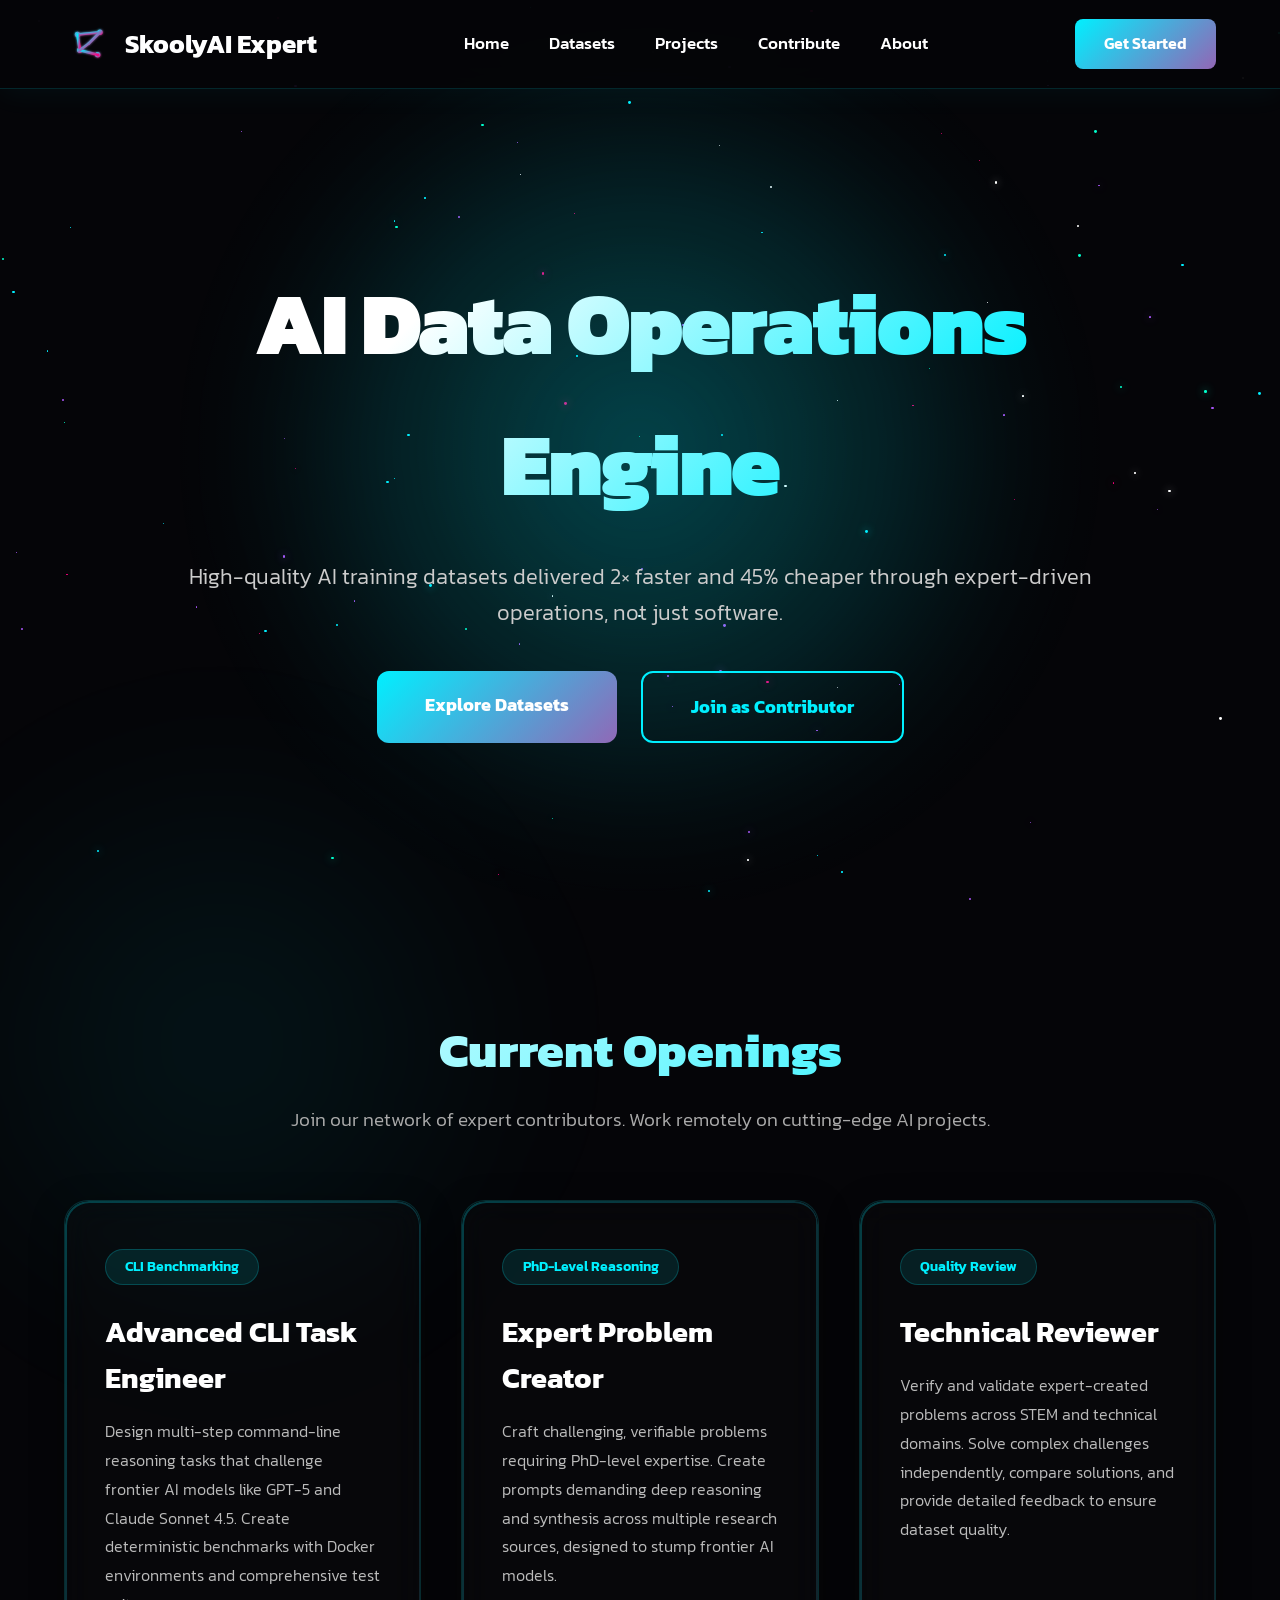
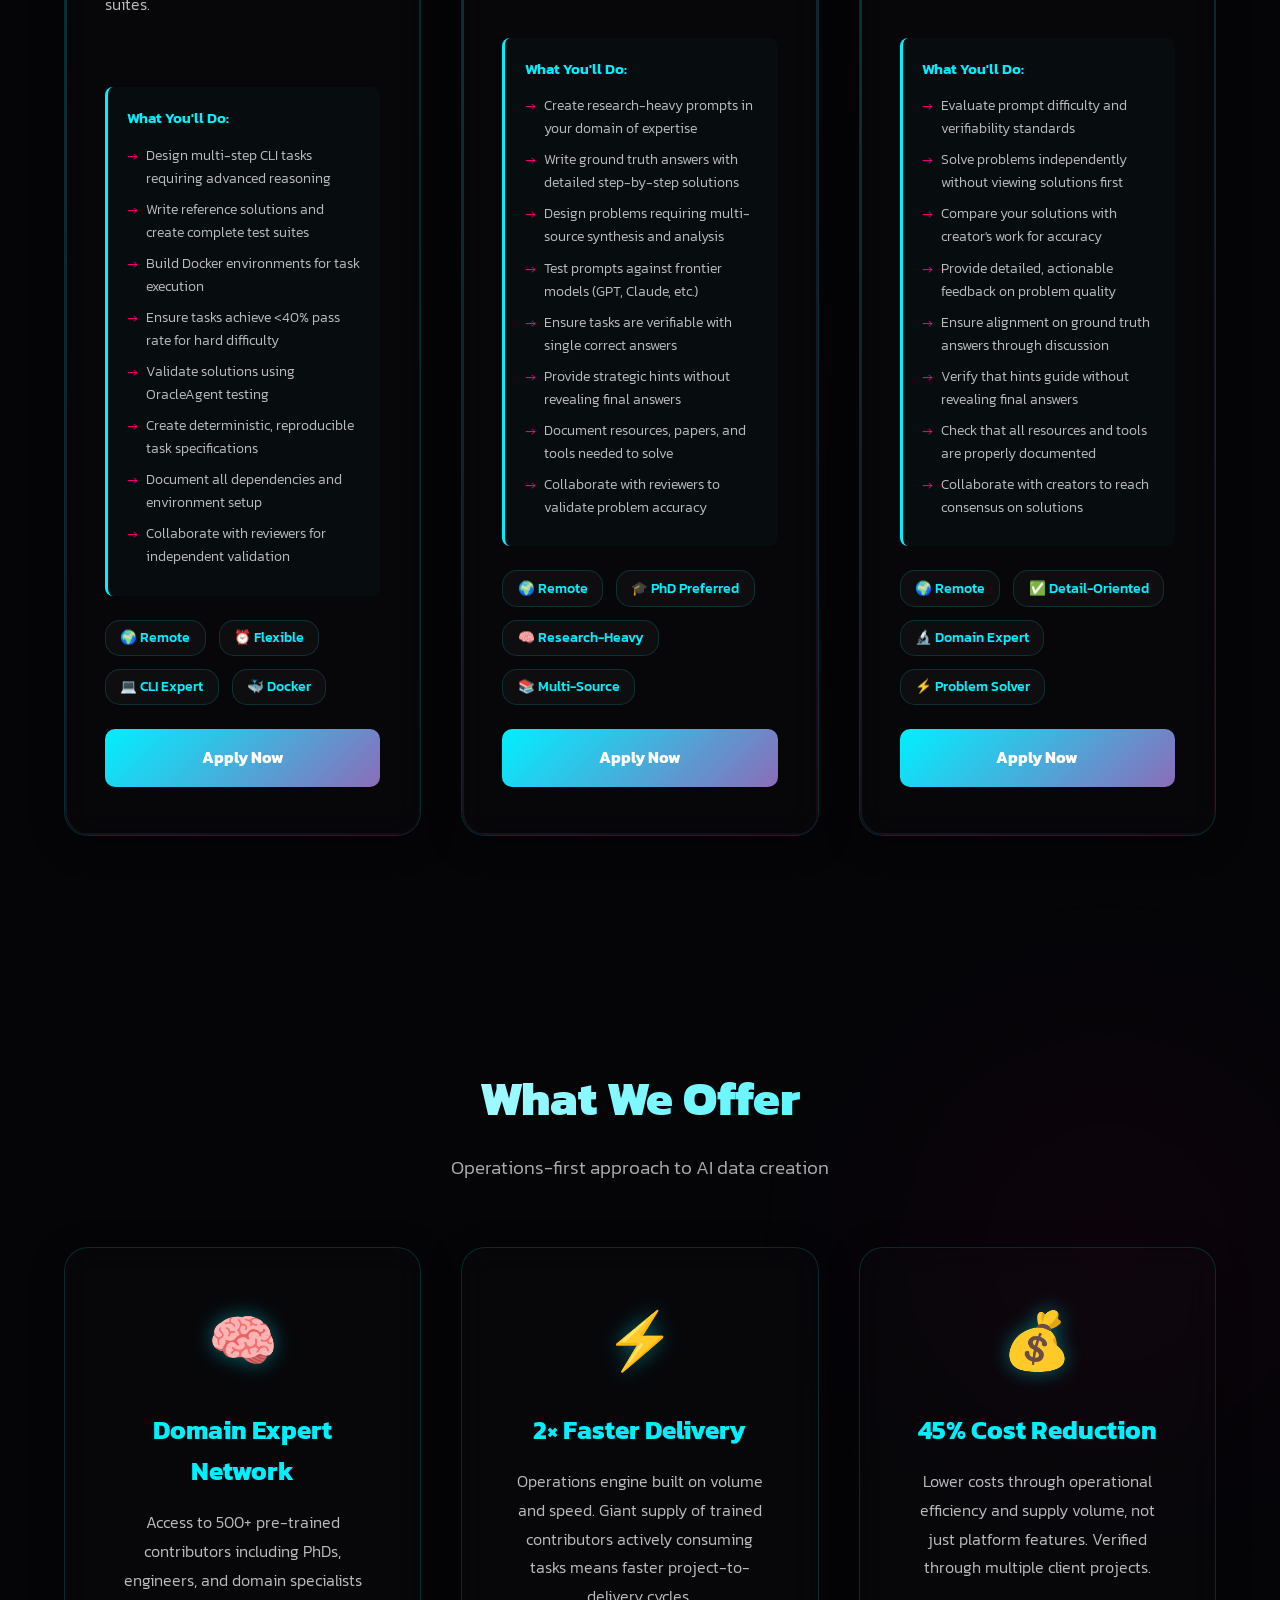
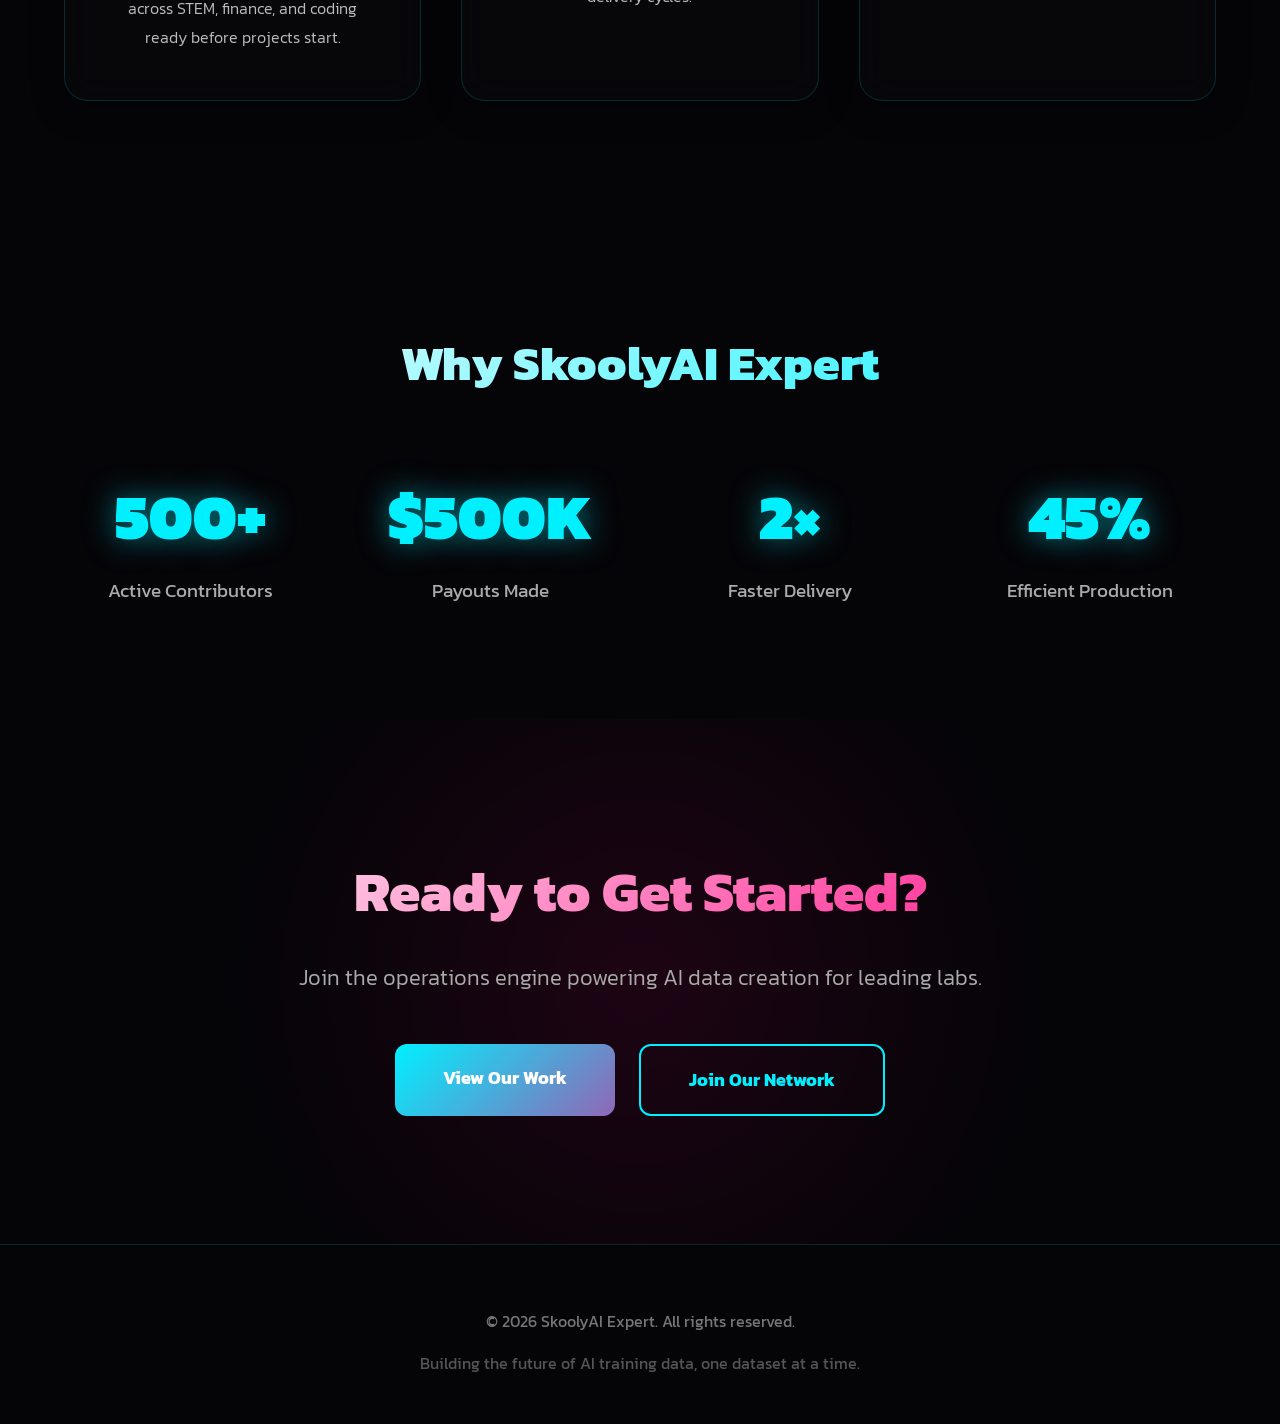
==== index.html @ e2d1acb5 "Initial commit" ====
<!DOCTYPE html>
<html lang="en">
<head>
    <meta charset="UTF-8">
    <meta name="viewport" content="width=device-width, initial-scale=1.0">
    <title>SkoolyAI Expert - Premium AI Training Datasets</title>
    <link rel="icon" type="image/svg+xml" href="data:image/svg+xml,%3Csvg xmlns='http://www.w3.org/2000/svg' viewBox='0 0 200 200'%3E%3Cdefs%3E%3Cfilter id='glow'%3E%3CfeGaussianBlur stdDeviation='4'/%3E%3C/filter%3E%3C/defs%3E%3Cg filter='url(%23glow)'%3E%3Ccircle cx='60' cy='60' r='12' fill='%2300f0ff'/%3E%3Ccircle cx='160' cy='50' r='12' fill='%2300f0ff'/%3E%3Ccircle cx='70' cy='130' r='12' fill='%2300f0ff'/%3E%3Ccircle cx='150' cy='150' r='12' fill='%2300f0ff'/%3E%3Cline x1='60' y1='60' x2='160' y2='50' stroke='%2300f0ff' stroke-width='12' stroke-linecap='round'/%3E%3Cline x1='60' y1='60' x2='70' y2='130' stroke='%2300f0ff' stroke-width='12' stroke-linecap='round'/%3E%3Cline x1='70' y1='130' x2='150' y2='150' stroke='%2300f0ff' stroke-width='12' stroke-linecap='round'/%3E%3Cline x1='160' y1='50' x2='110' y2='100' stroke='%2300f0ff' stroke-width='12' stroke-linecap='round'/%3E%3Cline x1='110' y1='100' x2='70' y2='130' stroke='%2300f0ff' stroke-width='12' stroke-linecap='round'/%3E%3C/g%3E%3C/svg%3E">
    <link rel="preconnect" href="https://fonts.googleapis.com">
    <link rel="preconnect" href="https://fonts.gstatic.com" crossorigin>
    <link href="https://fonts.googleapis.com/css2?family=Kanit:wght@300;400;500;600;700;800;900&display=swap" rel="stylesheet">
    <style>
        * {
            margin: 0;
            padding: 0;
            box-sizing: border-box;
        }

        body {
            font-family: 'Kanit', sans-serif;
            background: #050508;
            color: #fff;
            line-height: 1.6;
            overflow-x: hidden;
            position: relative;
        }

        /* Ambient floating background glows */
        .ambient-glow {
            position: absolute;
            width: 700px;
            height: 700px;
            background: radial-gradient(circle, rgba(0, 240, 255, 0.07) 0%, transparent 70%);
            border-radius: 50%;
            top: 15%;
            left: -10%;
            pointer-events: none;
            z-index: 0;
            animation: float-slow 18s ease-in-out infinite;
            filter: blur(60px);
        }

        .ambient-glow-2 {
            position: absolute;
            width: 600px;
            height: 600px;
            background: radial-gradient(circle, rgba(255, 0, 127, 0.05) 0%, transparent 70%);
            border-radius: 50%;
            top: 55%;
            right: -10%;
            pointer-events: none;
            z-index: 0;
            animation: float-slow-reverse 22s ease-in-out infinite;
            filter: blur(80px);
        }

        @keyframes float-slow {
            0%, 100% { transform: translateY(0px) scale(1); }
            50% { transform: translateY(-40px) scale(1.06); }
        }

        @keyframes float-slow-reverse {
            0%, 100% { transform: translateY(0px) scale(1.06); }
            50% { transform: translateY(40px) scale(1); }
        }

        /* Animated starfield background */
        .stars {
            position: fixed;
            top: 0;
            left: 0;
            width: 100%;
            height: 100%;
            pointer-events: none;
            z-index: 0;
        }

        .star {
            position: absolute;
            border-radius: 50%;
            animation: twinkle 3s infinite alternate, drift-up 25s linear infinite;
        }

        @keyframes twinkle {
            0% { opacity: 0.2; }
            100% { opacity: 1; }
        }

        @keyframes drift-up {
            from { transform: translateY(0px); }
            to { transform: translateY(-120px); }
        }

        .nav {
            position: fixed;
            top: 0;
            width: 100%;
            background: rgba(5, 5, 8, 0.85);
            backdrop-filter: blur(20px);
            -webkit-backdrop-filter: blur(20px);
            padding: 1.2rem 5%;
            display: flex;
            justify-content: space-between;
            align-items: center;
            z-index: 1000;
            border-bottom: 1px solid rgba(0, 240, 255, 0.15);
            box-shadow: 0 4px 30px rgba(0, 240, 255, 0.05);
        }

        .logo {
            display: flex;
            align-items: center;
            gap: 1rem;
            font-size: 1.6rem;
            font-weight: 700;
            color: #fff;
            text-decoration: none;
        }

        .logo-icon {
            width: 45px;
            height: 45px;
            display: flex;
            align-items: center;
            justify-content: center;
            animation: rotate 10s linear infinite;
        }

        .logo-icon svg {
            width: 100%;
            height: 100%;
        }

        @keyframes rotate {
            from { transform: rotate(0deg); }
            to { transform: rotate(360deg); }
        }

        .nav-links {
            display: flex;
            gap: 2.5rem;
            list-style: none;
            align-items: center;
        }

        .nav-links a {
            color: #fff;
            text-decoration: none;
            transition: all 0.3s;
            position: relative;
            font-weight: 500;
            font-size: 1.05rem;
        }

        .nav-links a::after {
            content: '';
            position: absolute;
            bottom: -5px;
            left: 0;
            width: 0;
            height: 2px;
            background: linear-gradient(90deg, #00f0ff, #ff007f);
            transition: width 0.3s;
        }

        .nav-links a:hover {
            color: #00f0ff;
        }

        .nav-links a:hover::after {
            width: 100%;
        }

        .cta-button {
            background: linear-gradient(135deg, #00f0ff, #ff007f);
            background-size: 200% auto;
            color: #fff;
            padding: 0.75rem 1.8rem;
            border-radius: 8px;
            text-decoration: none;
            font-weight: 600;
            transition: transform 0.3s, box-shadow 0.3s, background-position 0.4s;
        }

        .cta-button:hover {
            background-position: right center;
            transform: translateY(-2px);
            box-shadow: 0 10px 30px rgba(0, 240, 255, 0.4);
        }

        .hero {
            min-height: 100vh;
            display: flex;
            align-items: center;
            justify-content: center;
            text-align: center;
            padding: 10rem 5% 4rem;
            background: radial-gradient(circle at 50% 50%, rgba(0, 240, 255, 0.1) 0%, transparent 60%);
            position: relative;
            overflow: hidden;
        }

        .hero::before {
            content: '';
            position: absolute;
            width: 800px;
            height: 800px;
            background: radial-gradient(circle, rgba(0, 240, 255, 0.2) 0%, transparent 70%);
            border-radius: 50%;
            top: 50%;
            left: 50%;
            transform: translate(-50%, -50%);
            animation: pulse-glow 5s ease-in-out infinite alternate;
            filter: blur(50px);
            pointer-events: none;
        }

        @keyframes pulse-glow {
            0% { transform: translate(-50%, -50%) scale(0.9); opacity: 0.4; }
            100% { transform: translate(-50%, -50%) scale(1.1); opacity: 0.7; }
        }

        .hero-content {
            max-width: 1000px;
            position: relative;
            z-index: 1;
        }

        .hero h1 {
            font-size: 5.5rem;
            font-weight: 900;
            margin-bottom: 1.5rem;
            background: linear-gradient(135deg, #fff 15%, #00f0ff 45%, #ff007f 75%, #fff 100%);
            -webkit-background-clip: text;
            -webkit-text-fill-color: transparent;
            background-clip: text;
            background-size: 200% auto;
            animation: shimmer 4s linear infinite;
            letter-spacing: -2px;
        }

        @keyframes shimmer {
            to { background-position: 200% center; }
        }

        .hero p {
            font-size: 1.4rem;
            color: #ccc;
            margin-bottom: 2.5rem;
            font-weight: 300;
        }

        .hero-buttons {
            display: flex;
            gap: 1.5rem;
            justify-content: center;
            flex-wrap: wrap;
        }

        .button-primary {
            background: linear-gradient(135deg, #00f0ff, #ff007f);
            background-size: 200% auto;
            color: #fff;
            padding: 1.2rem 3rem;
            border-radius: 12px;
            text-decoration: none;
            font-weight: 700;
            font-size: 1.15rem;
            transition: transform 0.3s, box-shadow 0.3s, background-position 0.4s;
        }

        .button-primary:hover {
            background-position: right center;
            transform: translateY(-3px);
            box-shadow: 0 15px 40px rgba(0, 240, 255, 0.4);
        }

        .button-secondary {
            background: transparent;
            color: #00f0ff;
            padding: 1.2rem 3rem;
            border: 2px solid #00f0ff;
            border-radius: 12px;
            text-decoration: none;
            font-weight: 700;
            font-size: 1.15rem;
            transition: all 0.3s;
        }

        .button-secondary:hover {
            background: rgba(0, 240, 255, 0.08);
            border-color: #ff007f;
            color: #fff;
            transform: translateY(-3px);
            box-shadow: 0 15px 40px rgba(255, 0, 127, 0.2);
        }

        .section {
            padding: 7rem 5%;
            max-width: 1400px;
            margin: 0 auto;
            position: relative;
            z-index: 1;
        }

        .section-title {
            font-size: 3rem;
            font-weight: 800;
            text-align: center;
            margin-bottom: 1rem;
            background: linear-gradient(135deg, #fff, #00f0ff);
            -webkit-background-clip: text;
            -webkit-text-fill-color: transparent;
        }

        .section-subtitle {
            text-align: center;
            color: #aaa;
            font-size: 1.2rem;
            margin-bottom: 4rem;
            font-weight: 300;
        }

        .openings-grid {
            display: grid;
            grid-template-columns: repeat(auto-fit, minmax(350px, 1fr));
            gap: 2.5rem;
            margin-top: 3rem;
        }

        /* Aesthetic Glassmorphic Card Design */
        .opening-card {
            background: rgba(255, 255, 255, 0.01);
            backdrop-filter: blur(16px);
            -webkit-backdrop-filter: blur(16px);
            border: 1px solid rgba(0, 240, 255, 0.15);
            border-radius: 24px;
            padding: 3rem 2.5rem;
            transition: all 0.5s cubic-bezier(0.25, 0.8, 0.25, 1);
            position: relative;
            overflow: hidden;
            display: flex;
            flex-direction: column;
            box-shadow: 0 8px 32px 0 rgba(0, 0, 0, 0.4);
        }

        .opening-card::before {
            content: '';
            position: absolute;
            inset: 0;
            border-radius: 24px;
            padding: 1.5px;
            background: linear-gradient(135deg, rgba(0, 240, 255, 0.4), rgba(255, 0, 127, 0.15));
            -webkit-mask: linear-gradient(#fff 0 0) content-box, linear-gradient(#fff 0 0);
            -webkit-mask-composite: xor;
            mask-composite: exclude;
            opacity: 0.6;
            transition: opacity 0.5s;
            pointer-events: none;
        }

        .opening-card:hover::before {
            background: linear-gradient(135deg, #00f0ff, #ff007f);
            opacity: 1;
        }

        .opening-card:hover {
            transform: translateY(-8px) scale(1.015);
            border-color: rgba(255, 0, 127, 0.3);
            box-shadow: 0 20px 40px rgba(0, 240, 255, 0.2), 0 0 1px rgba(255, 0, 127, 0.3);
        }

        .opening-badge {
            display: inline-block;
            background: rgba(0, 240, 255, 0.1);
            color: #00f0ff;
            border: 1px solid rgba(0, 240, 255, 0.2);
            padding: 0.4rem 1.2rem;
            border-radius: 20px;
            font-size: 0.85rem;
            font-weight: 600;
            margin-bottom: 1.5rem;
            width: fit-content;
        }

        .opening-card h3 {
            font-size: 1.8rem;
            margin-bottom: 1rem;
            color: #fff;
            font-weight: 700;
        }

        .opening-pay {
            font-size: 2rem;
            font-weight: 800;
            color: #ff007f;
            margin-bottom: 1.5rem;
            text-shadow: 0 0 20px rgba(255, 0, 127, 0.3);
        }

        .opening-card p {
            color: #bbb;
            line-height: 1.8;
            margin-bottom: 1.5rem;
            font-weight: 300;
            flex-grow: 1;
        }

        .opening-requirements {
            background: rgba(0, 240, 255, 0.02);
            border-left: 3px solid #00f0ff;
            padding: 1.2rem;
            margin: 1.5rem 0;
            border-radius: 8px;
        }

        .opening-requirements h4 {
            color: #00f0ff;
            font-size: 0.95rem;
            margin-bottom: 0.8rem;
            font-weight: 600;
        }

        .opening-requirements ul {
            list-style: none;
            padding-left: 0;
        }

        .opening-requirements li {
            color: #bbb;
            font-size: 0.9rem;
            margin-bottom: 0.5rem;
            padding-left: 1.2rem;
            position: relative;
            font-weight: 300;
        }

        .opening-requirements li::before {
            content: '→';
            position: absolute;
            left: 0;
            color: #ff007f;
        }

        .apply-btn {
            background: linear-gradient(135deg, #00f0ff, #ff007f);
            background-size: 200% auto;
            color: #fff;
            padding: 1rem 2rem;
            border-radius: 10px;
            text-decoration: none;
            font-weight: 700;
            text-align: center;
            transition: all 0.4s ease;
            display: block;
            margin-top: auto;
        }

        .apply-btn:hover {
            background-position: right center;
            transform: translateY(-2px);
            box-shadow: 0 10px 30px rgba(0, 240, 255, 0.4);
        }

        .opening-tags {
            display: flex;
            gap: 0.8rem;
            flex-wrap: wrap;
            margin-bottom: 1.5rem;
        }

        .tag {
            background: rgba(255, 255, 255, 0.03);
            border: 1px solid rgba(0, 240, 255, 0.15);
            color: #00f0ff;
            padding: 0.4rem 0.9rem;
            border-radius: 15px;
            font-size: 0.85rem;
            font-weight: 500;
        }

        .features-grid {
            display: grid;
            grid-template-columns: repeat(auto-fit, minmax(320px, 1fr));
            gap: 2.5rem;
            margin-top: 4rem;
        }

        .feature-card {
            background: rgba(255, 255, 255, 0.01);
            backdrop-filter: blur(16px);
            -webkit-backdrop-filter: blur(16px);
            border: 1px solid rgba(0, 240, 255, 0.15);
            border-radius: 24px;
            padding: 3rem;
            transition: all 0.5s ease;
            position: relative;
            overflow: hidden;
            text-align: center;
            box-shadow: 0 8px 32px 0 rgba(0, 0, 0, 0.4);
        }

        .feature-card::after {
            content: '';
            position: absolute;
            top: -50%;
            right: -50%;
            width: 200%;
            height: 200%;
            background: radial-gradient(circle, rgba(0, 240, 255, 0.05) 0%, transparent 70%);
            opacity: 0;
            transition: opacity 0.5s;
            pointer-events: none;
        }

        .feature-card:hover::after {
            opacity: 1;
        }

        .feature-card:hover {
            transform: translateY(-10px) rotate(-0.5deg);
            border-color: rgba(255, 0, 127, 0.4);
            box-shadow: 0 20px 60px rgba(0, 240, 255, 0.2);
        }

        .feature-icon {
            font-size: 3.5rem;
            margin-bottom: 1.5rem;
            display: inline-block;
            filter: drop-shadow(0 0 10px rgba(0, 240, 255, 0.4));
        }

        .feature-card h3 {
            font-size: 1.6rem;
            margin-bottom: 1rem;
            color: #00f0ff;
            font-weight: 700;
        }

        .feature-card p {
            color: #bbb;
            line-height: 1.8;
            font-weight: 300;
        }

        .stats {
            display: grid;
            grid-template-columns: repeat(auto-fit, minmax(220px, 1fr));
            gap: 3rem;
            margin-top: 4rem;
            text-align: center;
        }

        .stat-item h4 {
            font-size: 4rem;
            color: #00f0ff;
            margin-bottom: 0.5rem;
            font-weight: 900;
            text-shadow: 0 0 30px rgba(0, 240, 255, 0.5);
            animation: neon-glow 2s ease-in-out infinite alternate;
        }

        @keyframes neon-glow {
            from { text-shadow: 0 0 20px rgba(0, 240, 255, 0.4); color: #00f0ff; }
            to { text-shadow: 0 0 40px rgba(0, 240, 255, 0.8), 0 0 60px rgba(255, 0, 127, 0.4); color: #fff; }
        }

        .stat-item p {
            color: #aaa;
            font-size: 1.2rem;
            font-weight: 400;
        }

        .cta-section {
            text-align: center;
            padding: 8rem 5%;
            background: radial-gradient(circle at 50% 50%, rgba(255, 0, 127, 0.1) 0%, transparent 60%);
            position: relative;
            z-index: 1;
        }

        .cta-section h2 {
            font-size: 3.5rem;
            margin-bottom: 1.5rem;
            font-weight: 800;
            background: linear-gradient(135deg, #fff, #ff007f);
            -webkit-background-clip: text;
            -webkit-text-fill-color: transparent;
        }

        .cta-section p {
            font-size: 1.4rem;
            color: #aaa;
            margin-bottom: 3rem;
            font-weight: 300;
        }

        footer {
            background: #050508;
            border-top: 1px solid rgba(0, 240, 255, 0.15);
            padding: 4rem 5% 3rem;
            text-align: center;
            color: #777;
            position: relative;
            z-index: 1;
        }

        @media (max-width: 768px) {
            .nav {
                padding: 1rem 4%;
                flex-wrap: wrap;
            }

            .logo {
                font-size: 1.2rem;
            }

            .logo-icon {
                width: 35px;
                height: 35px;
            }

            .nav-links {
                display: none;
                width: 100%;
                flex-direction: column;
                gap: 1rem;
                padding: 1rem 0;
                background: rgba(5, 5, 8, 0.95);
            }

            .nav-links.active {
                display: flex;
            }

            .cta-button {
                padding: 0.6rem 1.2rem;
                font-size: 0.9rem;
            }

            .hero {
                padding: 10rem 4% 4rem;
                min-height: 70vh;
            }

            .hero h1 {
                font-size: 3rem !important;
                letter-spacing: -1px;
            }

            .hero p {
                font-size: 1.1rem;
            }

            .hero-buttons {
                flex-direction: column;
                width: 100%;
                gap: 1rem;
            }

            .hero-buttons a {
                width: 100%;
                text-align: center;
                display: block;
                margin: 0;
            }

            .section {
                padding: 4rem 4%;
            }

            .section-title {
                font-size: 2.2rem !important;
            }

            .openings-grid,
            .features-grid {
                grid-template-columns: 1fr !important;
                gap: 2rem;
            }

            .opening-card,
            .feature-card {
                padding: 2rem !important;
            }

            footer {
                padding: 2rem 4%;
            }
        }

        /* Hamburger Menu */
        .hamburger {
            display: none;
            flex-direction: column;
            gap: 5px;
            cursor: pointer;
            padding: 5px;
        }

        .hamburger span {
            display: block;
            width: 25px;
            height: 3px;
            background: #00f0ff;
            border-radius: 2px;
        }

        @media (max-width: 768px) {
            .hamburger {
                display: flex !important;
            }

            .nav-links {
                position: fixed !important;
                left: -100% !important;
                top: 70px !important;
                flex-direction: column !important;
                background: rgba(5, 5, 8, 0.98) !important;
                width: 100% !important;
                padding: 2rem !important;
                transition: left 0.3s !important;
                z-index: 999 !important;
                border-top: 1px solid #00f0ff;
            }

            .nav-links.active {
                left: 0 !important;
            }

            .nav-links li {
                margin: 1rem 0 !important;
            }

            .cta-button {
                display: none !important;
            }
        }
    </style>
</head>
<body>
    <!-- Ambient glows -->
    <div class="ambient-glow"></div>
    <div class="ambient-glow-2"></div>

    <!-- Starfield Background -->
    <div class="stars" id="starfield"></div>

    <nav class="nav">
        <a href="index.html" class="logo">
            <div class="logo-icon">
                <svg viewBox="0 0 200 200" xmlns="http://www.w3.org/2000/svg">
                    <defs>
                        <filter id="glow">
                            <feGaussianBlur stdDeviation="4" result="coloredBlur"/>
                            <feMerge>
                                <feMergeNode in="coloredBlur"/>
                                <feMergeNode in="SourceGraphic"/>
                            </feMerge>
                        </filter>
                        <linearGradient id="logoGrad" x1="0%" y1="0%" x2="100%" y2="100%">
                            <stop offset="0%" stop-color="#00f0ff" />
                            <stop offset="100%" stop-color="#ff007f" />
                        </linearGradient>
                    </defs>
                    <g filter="url(#glow)">
                        <!-- Top left node -->
                        <circle cx="60" cy="60" r="12" fill="url(#logoGrad)"/>
                        
                        <!-- Top right node -->
                        <circle cx="160" cy="50" r="12" fill="url(#logoGrad)"/>
                        
                        <!-- Middle left node -->
                        <circle cx="70" cy="130" r="12" fill="url(#logoGrad)"/>
                        
                        <!-- Bottom right node -->
                        <circle cx="150" cy="150" r="12" fill="url(#logoGrad)"/>
                        
                        <!-- Top horizontal line -->
                        <line x1="60" y1="60" x2="160" y2="50" stroke="url(#logoGrad)" stroke-width="12" stroke-linecap="round"/>
                        
                        <!-- Diagonal line -->
                        <line x1="60" y1="60" x2="70" y2="130" stroke="url(#logoGrad)" stroke-width="12" stroke-linecap="round"/>
                        
                        <!-- Diagonal line -->
                        <line x1="70" y1="130" x2="150" y2="150" stroke="url(#logoGrad)" stroke-width="12" stroke-linecap="round"/>
                        
                        <!-- Vertical-diagonal line -->
                        <line x1="160" y1="50" x2="110" y2="100" stroke="url(#logoGrad)" stroke-width="12" stroke-linecap="round"/>
                        
                        <!-- Line from middle point to middle left -->
                        <line x1="110" y1="100" x2="70" y2="130" stroke="url(#logoGrad)" stroke-width="12" stroke-linecap="round"/>
                    </g>
                </svg>
            </div>
            <span>SkoolyAI Expert</span>
        </a>
        <div class="hamburger" id="hamburger">
            <span></span>
            <span></span>
            <span></span>
        </div>
        <ul class="nav-links" id="navLinks">
            <li><a href="index.html" class="active">Home</a></li>
            <li><a href="datasets.html">Datasets</a></li>
            <li><a href="projects.html">Projects</a></li>
            <li><a href="contribute.html">Contribute</a></li>
            <li><a href="about.html">About</a></li>
        </ul>
        <a href="get-started.html" class="cta-button">Get Started</a>
    </nav>

    <section class="hero">
        <div class="hero-content">
            <h1>AI Data Operations Engine</h1>
            <p>High-quality AI training datasets delivered 2× faster and 45% cheaper through expert-driven operations, not just software.</p>
            <div class="hero-buttons">
                <a href="datasets.html" class="button-primary">Explore Datasets</a>
                <a href="contribute.html" class="button-secondary">Join as Contributor</a>
            </div>
        </div>
    </section>

    <section class="section">
        <h2 class="section-title">Current Openings</h2>
        <p class="section-subtitle">Join our network of expert contributors. Work remotely on cutting-edge AI projects.</p>
        
        <div class="openings-grid">
            <div class="opening-card">
                <span class="opening-badge">CLI Benchmarking</span>
                <h3>Advanced CLI Task Engineer</h3>
                <p>Design multi-step command-line reasoning tasks that challenge frontier AI models like GPT-5 and Claude Sonnet 4.5. Create deterministic benchmarks with Docker environments and comprehensive test suites.</p>
                
                <div class="opening-requirements">
                    <h4>What You'll Do:</h4>
                    <ul>
                        <li>Design multi-step CLI tasks requiring advanced reasoning</li>
                        <li>Write reference solutions and create complete test suites</li>
                        <li>Build Docker environments for task execution</li>
                        <li>Ensure tasks achieve &lt;40% pass rate for hard difficulty</li>
                        <li>Validate solutions using OracleAgent testing</li>
                        <li>Create deterministic, reproducible task specifications</li>
                        <li>Document all dependencies and environment setup</li>
                        <li>Collaborate with reviewers for independent validation</li>
                    </ul>
                </div>
                
                <div class="opening-tags">
                    <span class="tag">🌍 Remote</span>
                    <span class="tag">⏰ Flexible</span>
                    <span class="tag">💻 CLI Expert</span>
                    <span class="tag">🐳 Docker</span>
                </div>
                <a href="contribute.html" class="apply-btn">Apply Now</a>
            </div>

            <div class="opening-card">
                <span class="opening-badge">PhD-Level Reasoning</span>
                <h3>Expert Problem Creator</h3>
                <p>Craft challenging, verifiable problems requiring PhD-level expertise. Create prompts demanding deep reasoning and synthesis across multiple research sources, designed to stump frontier AI models.</p>
                
                <div class="opening-requirements">
                    <h4>What You'll Do:</h4>
                    <ul>
                        <li>Create research-heavy prompts in your domain of expertise</li>
                        <li>Write ground truth answers with detailed step-by-step solutions</li>
                        <li>Design problems requiring multi-source synthesis and analysis</li>
                        <li>Test prompts against frontier models (GPT, Claude, etc.)</li>
                        <li>Ensure tasks are verifiable with single correct answers</li>
                        <li>Provide strategic hints without revealing final answers</li>
                        <li>Document resources, papers, and tools needed to solve</li>
                        <li>Collaborate with reviewers to validate problem accuracy</li>
                    </ul>
                </div>
                
                <div class="opening-tags">
                    <span class="tag">🌍 Remote</span>
                    <span class="tag">🎓 PhD Preferred</span>
                    <span class="tag">🧠 Research-Heavy</span>
                    <span class="tag">📚 Multi-Source</span>
                </div>
                <a href="contribute.html" class="apply-btn">Apply Now</a>
            </div>

            <div class="opening-card">
                <span class="opening-badge">Quality Review</span>
                <h3>Technical Reviewer</h3>
                <p>Verify and validate expert-created problems across STEM and technical domains. Solve complex challenges independently, compare solutions, and provide detailed feedback to ensure dataset quality.</p>
                
                <div class="opening-requirements">
                    <h4>What You'll Do:</h4>
                    <ul>
                        <li>Evaluate prompt difficulty and verifiability standards</li>
                        <li>Solve problems independently without viewing solutions first</li>
                        <li>Compare your solutions with creator's work for accuracy</li>
                        <li>Provide detailed, actionable feedback on problem quality</li>
                        <li>Ensure alignment on ground truth answers through discussion</li>
                        <li>Verify that hints guide without revealing final answers</li>
                        <li>Check that all resources and tools are properly documented</li>
                        <li>Collaborate with creators to reach consensus on solutions</li>
                    </ul>
                </div>
                
                <div class="opening-tags">
                    <span class="tag">🌍 Remote</span>
                    <span class="tag">✅ Detail-Oriented</span>
                    <span class="tag">🔬 Domain Expert</span>
                    <span class="tag">⚡ Problem Solver</span>
                </div>
                <a href="contribute.html" class="apply-btn">Apply Now</a>
            </div>
        </div>
    </section>

    <section class="section">
        <h2 class="section-title">What We Offer</h2>
        <p class="section-subtitle">Operations-first approach to AI data creation</p>
        <div class="features-grid">
            <div class="feature-card">
                <div class="feature-icon">🧠</div>
                <h3>Domain Expert Network</h3>
                <p>Access to 500+ pre-trained contributors including PhDs, engineers, and domain specialists across STEM, finance, and coding ready before projects start.</p>
            </div>
            <div class="feature-card">
                <div class="feature-icon">⚡</div>
                <h3>2× Faster Delivery</h3>
                <p>Operations engine built on volume and speed. Giant supply of trained contributors actively consuming tasks means faster project-to-delivery cycles.</p>
            </div>
            <div class="feature-card">
                <div class="feature-icon">💰</div>
                <h3>45% Cost Reduction</h3>
                <p>Lower costs through operational efficiency and supply volume, not just platform features. Verified through multiple client projects.</p>
            </div>
        </div>
    </section>

    <section class="section">
        <h2 class="section-title">Why SkoolyAI Expert</h2>
        <div class="stats">
            <div class="stat-item">
                <h4>500+</h4>
                <p>Active Contributors</p>
            </div>
            <div class="stat-item">
                <h4>$500K</h4>
                <p>Payouts Made</p>
            </div>
            <div class="stat-item">
                <h4>2×</h4>
                <p>Faster Delivery</p>
            </div>
            <div class="stat-item">
                <h4>45%</h4>
                <p>Efficient Production</p>
            </div>
        </div>
    </section>

    <section class="cta-section">
        <h2>Ready to Get Started?</h2>
        <p>Join the operations engine powering AI data creation for leading labs.</p>
        <div class="hero-buttons">
            <a href="datasets.html" class="button-primary">View Our Work</a>
            <a href="contribute.html" class="button-secondary">Join Our Network</a>
        </div>
    </section>

    <footer>
        <p>&copy; 2026 SkoolyAI Expert. All rights reserved.</p>
        <p style="margin-top: 1rem; color: #555;">Building the future of AI training data, one dataset at a time.</p>
    </footer>

    <script>
        // Generate drifting starfield
        function createStars() {
            const starfield = document.getElementById('starfield');
            const numStars = 110;
            const colors = ['#ffffff', '#00f0ff', '#ff007f', '#a855f7', '#00ffcc'];
            
            for (let i = 0; i < numStars; i++) {
                const star = document.createElement('div');
                star.className = 'star';
                
                const size = Math.random() * 2.2 + 0.8;
                star.style.width = `${size}px`;
                star.style.height = `${size}px`;
                star.style.left = `${Math.random() * 100}%`;
                star.style.top = `${Math.random() * 100}%`;
                star.style.animationDelay = `${Math.random() * 4}s`;
                star.style.animationDuration = `${Math.random() * 4 + 3}s, ${Math.random() * 15 + 15}s`;
                star.style.background = colors[Math.floor(Math.random() * colors.length)];
                
                // Add soft neon shadow to glowing stars
                if (Math.random() > 0.6) {
                    star.style.boxShadow = `0 0 8px ${star.style.background}`;
                }
                
                starfield.appendChild(star);
            }
        }

        createStars();

        // Smooth scrolling
        document.querySelectorAll('a[href^="#"]').forEach(anchor => {
            anchor.addEventListener('click', function (e) {
                e.preventDefault();
                const target = document.querySelector(this.getAttribute('href'));
                if (target) {
                    target.scrollIntoView({ behavior: 'smooth', block: 'start' });
                }
            });
        });
    </script>
    <script>
    // Hamburger menu
    var hamburger = document.getElementById('hamburger');
    var navLinks = document.getElementById('navLinks');
    if (hamburger && navLinks) {
        hamburger.onclick = function() {
            navLinks.classList.toggle('active');
        };
    }
    </script>
</body>
</html>
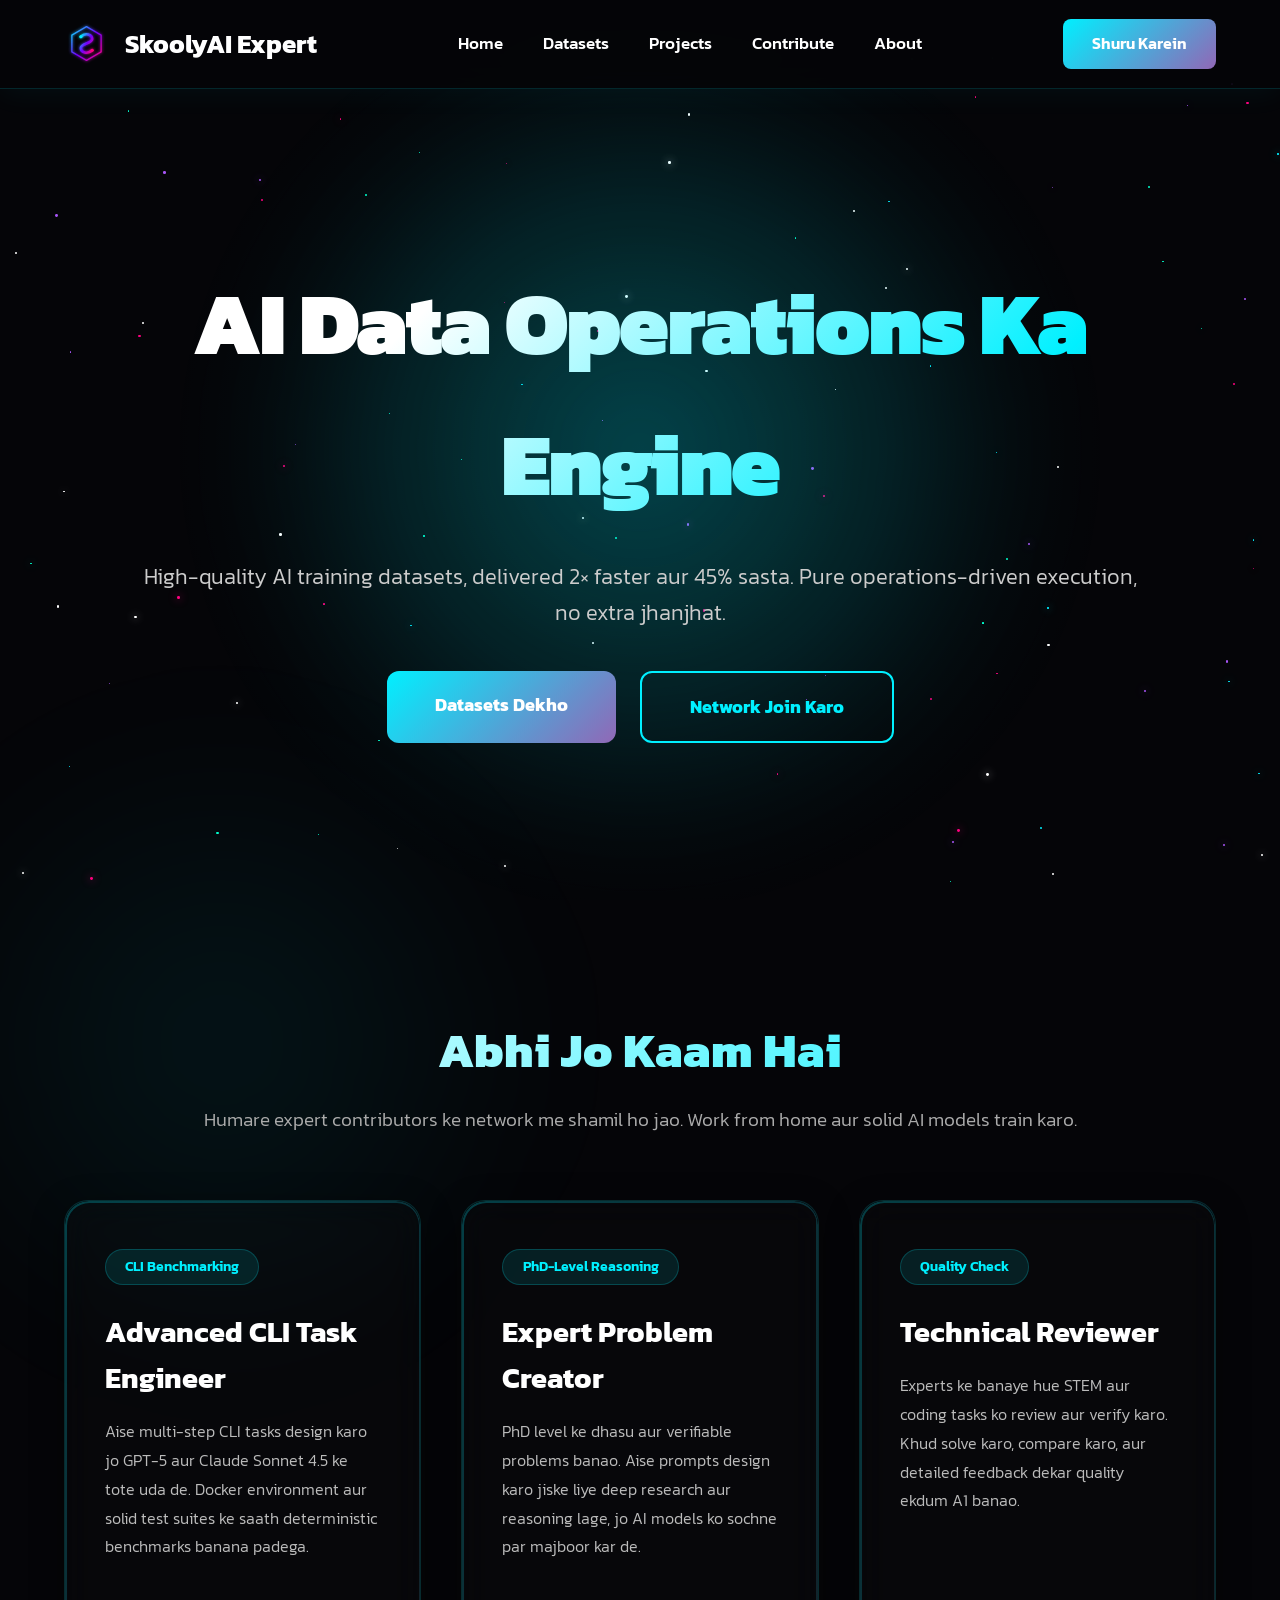
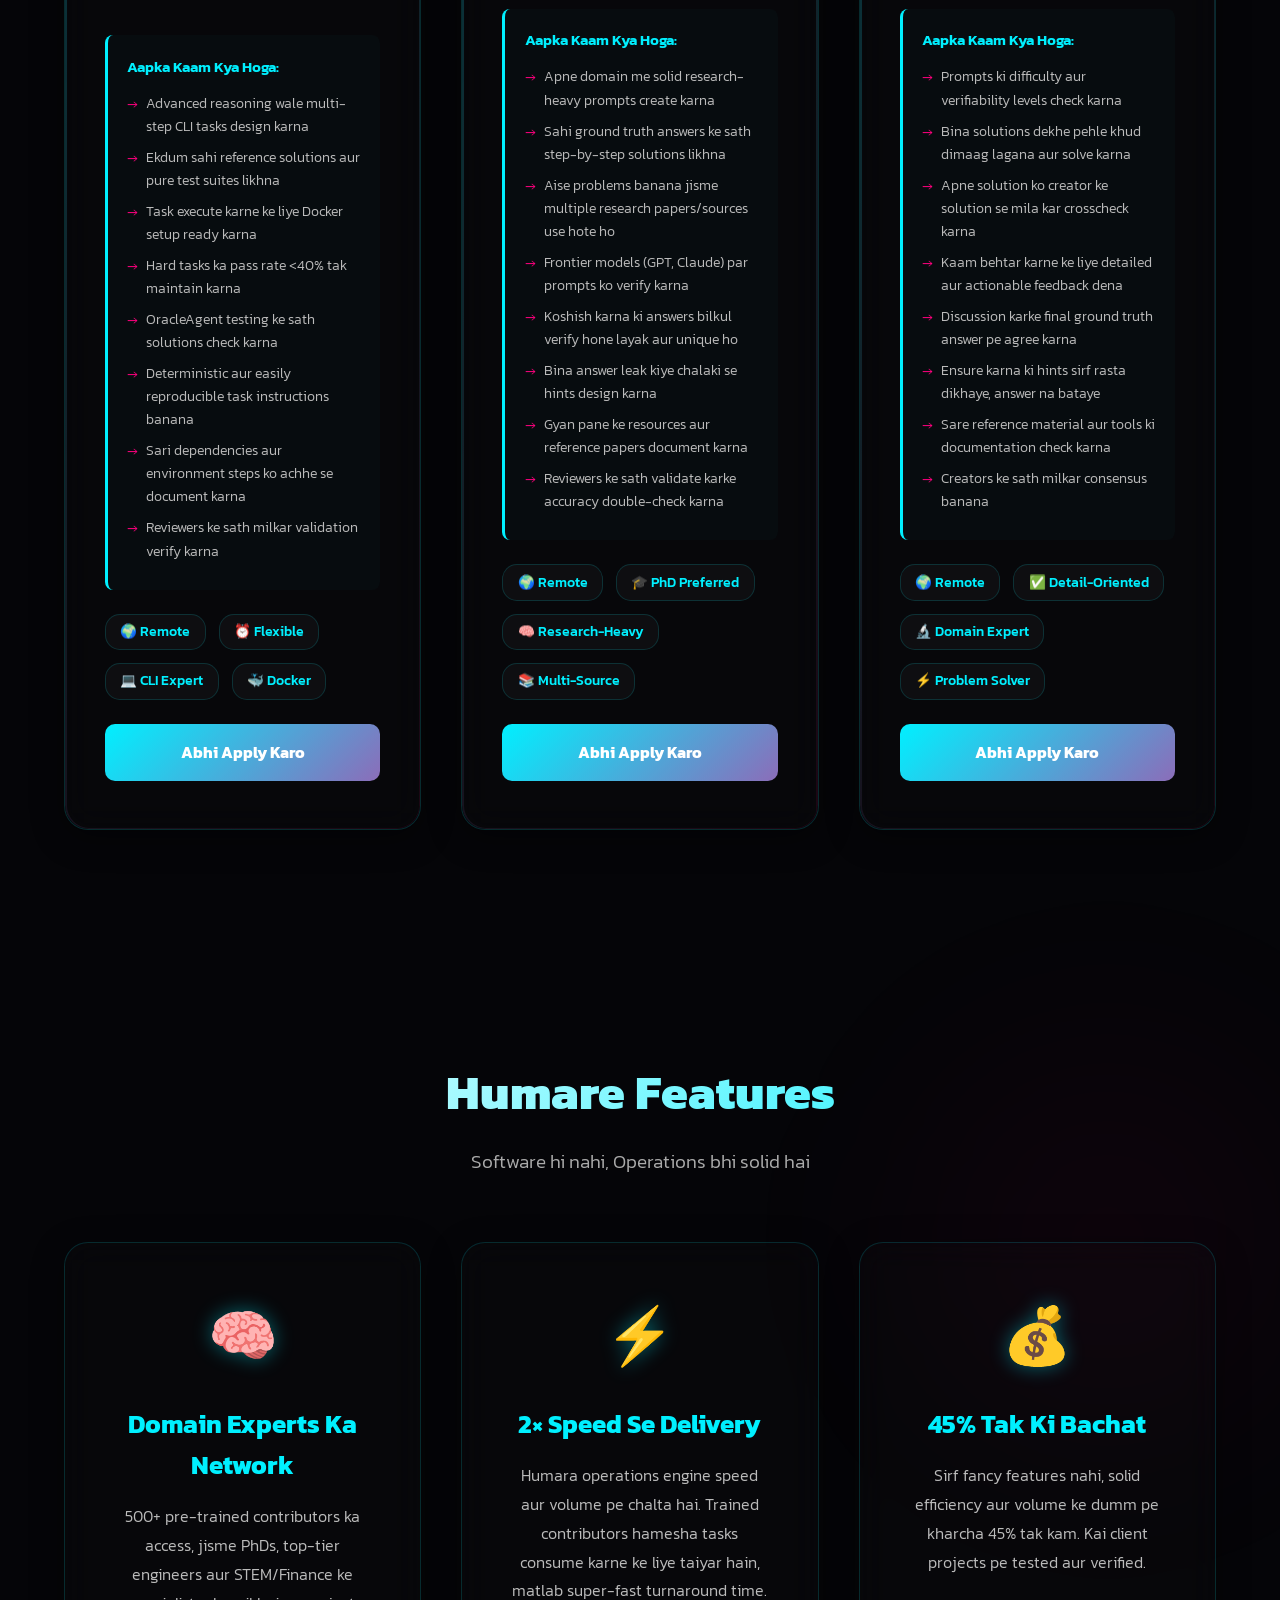
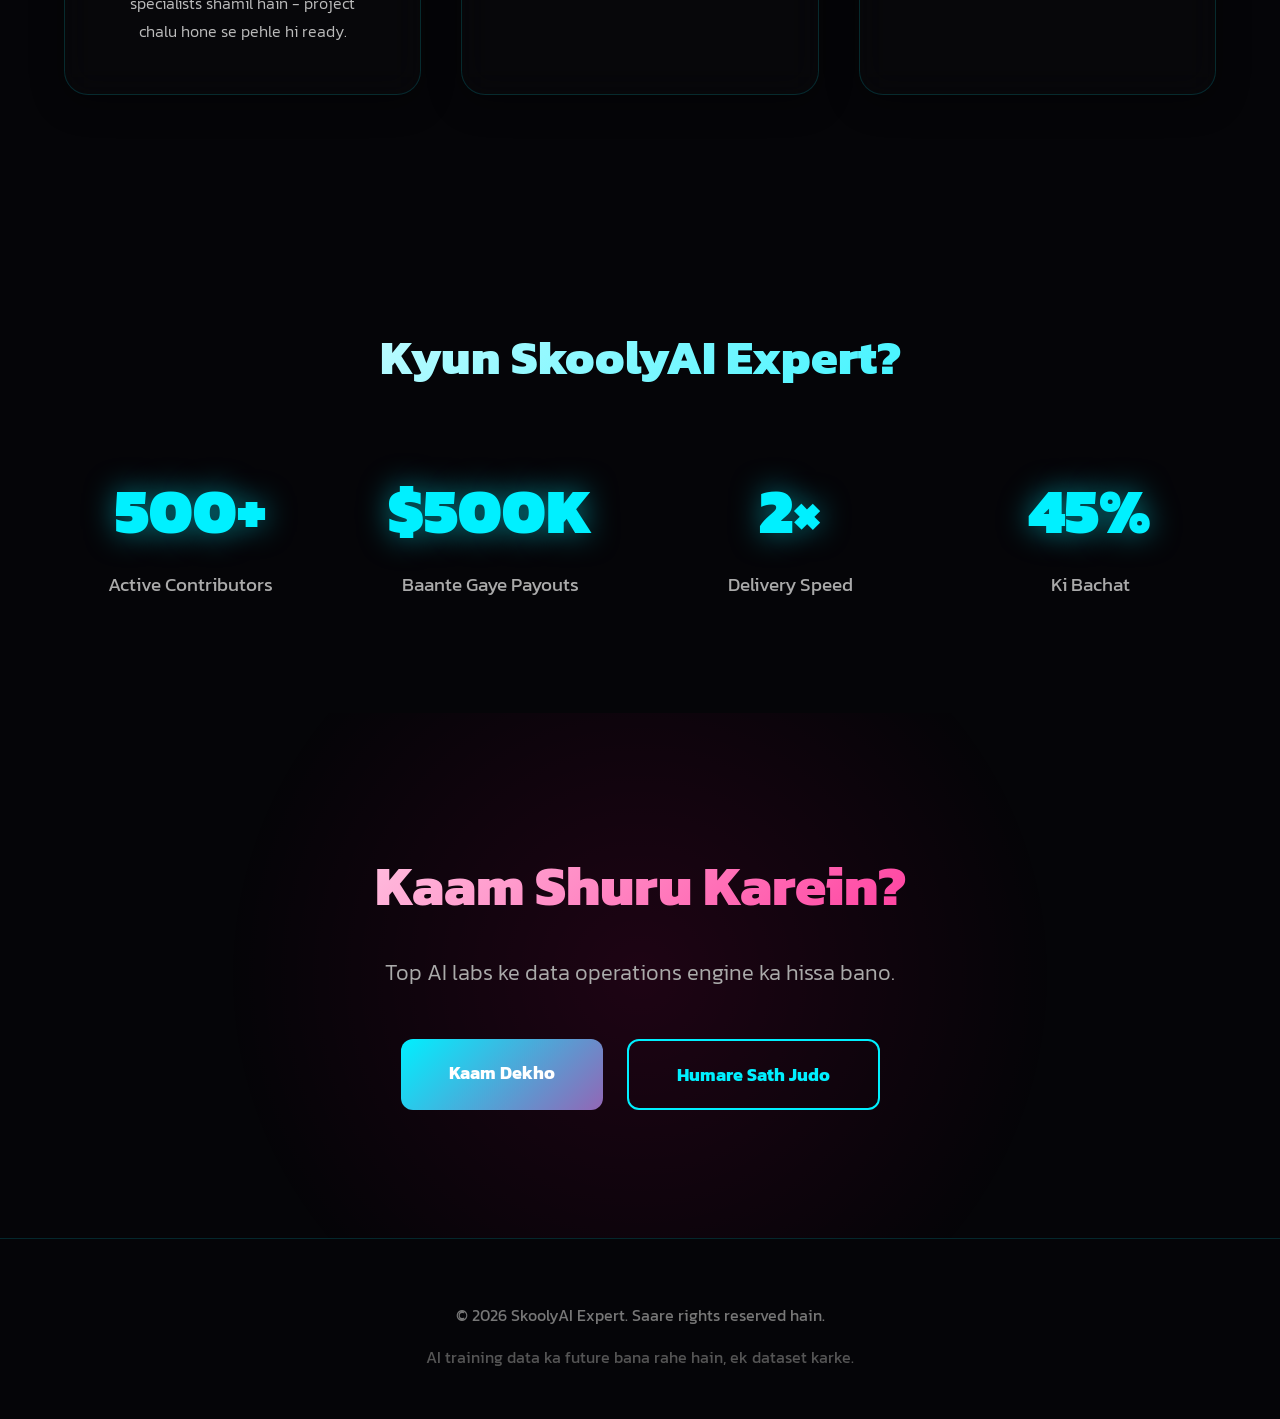
==== commit 4d1aa694: "Update logo and rewrite entire website content to Hinglish" ====
--- a/index.html
+++ b/index.html
@@ -4,7 +4,7 @@
     <meta charset="UTF-8">
     <meta name="viewport" content="width=device-width, initial-scale=1.0">
     <title>SkoolyAI Expert - Premium AI Training Datasets</title>
-    <link rel="icon" type="image/svg+xml" href="data:image/svg+xml,%3Csvg xmlns='http://www.w3.org/2000/svg' viewBox='0 0 200 200'%3E%3Cdefs%3E%3Cfilter id='glow'%3E%3CfeGaussianBlur stdDeviation='4'/%3E%3C/filter%3E%3C/defs%3E%3Cg filter='url(%23glow)'%3E%3Ccircle cx='60' cy='60' r='12' fill='%2300f0ff'/%3E%3Ccircle cx='160' cy='50' r='12' fill='%2300f0ff'/%3E%3Ccircle cx='70' cy='130' r='12' fill='%2300f0ff'/%3E%3Ccircle cx='150' cy='150' r='12' fill='%2300f0ff'/%3E%3Cline x1='60' y1='60' x2='160' y2='50' stroke='%2300f0ff' stroke-width='12' stroke-linecap='round'/%3E%3Cline x1='60' y1='60' x2='70' y2='130' stroke='%2300f0ff' stroke-width='12' stroke-linecap='round'/%3E%3Cline x1='70' y1='130' x2='150' y2='150' stroke='%2300f0ff' stroke-width='12' stroke-linecap='round'/%3E%3Cline x1='160' y1='50' x2='110' y2='100' stroke='%2300f0ff' stroke-width='12' stroke-linecap='round'/%3E%3Cline x1='110' y1='100' x2='70' y2='130' stroke='%2300f0ff' stroke-width='12' stroke-linecap='round'/%3E%3C/g%3E%3C/svg%3E">
+    <link rel="icon" type="image/svg+xml" href="data:image/svg+xml,%3Csvg xmlns='http://www.w3.org/2000/svg' viewBox='0 0 200 200'%3E%3Cdefs%3E%3Cfilter id='logoGlow'%3E%3CfeGaussianBlur stdDeviation='6' result='coloredBlur'/%3E%3CfeMerge%3E%3CfeMergeNode in='coloredBlur'/%3E%3CfeMergeNode in='SourceGraphic'/%3E%3C/feMerge%3E%3C/filter%3E%3ClinearGradient id='logoGrad' x1='0%25' y1='0%25' x2='100%25' y2='100%25'%3E%3Cstop offset='0%25' stop-color='%2300f0ff' /%3E%3Cstop offset='50%25' stop-color='%237000ff' /%3E%3Cstop offset='100%25' stop-color='%23ff007f' /%3E%3C/linearGradient%3E%3C/defs%3E%3Cg filter='url(%23logoGlow)'%3E%3Cpolygon points='100,25 165,62.5 165,137.5 100,175 35,137.5 35,62.5' stroke='url(%23logoGrad)' stroke-width='6' fill='none' stroke-linejoin='round'/%3E%3Cpath d='M 75,70 C 95,50 125,60 125,80 C 125,100 75,100 75,120 C 75,140 105,150 125,130' stroke='url(%23logoGrad)' stroke-width='12' stroke-linecap='round' fill='none' /%3E%3Ccircle cx='75' cy='70' r='7' fill='%2300f0ff' /%3E%3Ccircle cx='125' cy='130' r='7' fill='%23ff007f' /%3E%3C/g%3E%3C/svg%3E">
     <link rel="preconnect" href="https://fonts.googleapis.com">
     <link rel="preconnect" href="https://fonts.gstatic.com" crossorigin>
     <link href="https://fonts.googleapis.com/css2?family=Kanit:wght@300;400;500;600;700;800;900&display=swap" rel="stylesheet">
@@ -743,15 +743,13 @@
     <div class="ambient-glow-2"></div>
 
     <!-- Starfield Background -->
-    <div class="stars" id="starfield"></div>
-
-    <nav class="nav">
+    <div class="stars" id="starfield"></div>    <nav class="nav">
         <a href="index.html" class="logo">
             <div class="logo-icon">
                 <svg viewBox="0 0 200 200" xmlns="http://www.w3.org/2000/svg">
                     <defs>
-                        <filter id="glow">
-                            <feGaussianBlur stdDeviation="4" result="coloredBlur"/>
+                        <filter id="logoGlow">
+                            <feGaussianBlur stdDeviation="6" result="coloredBlur"/>
                             <feMerge>
                                 <feMergeNode in="coloredBlur"/>
                                 <feMergeNode in="SourceGraphic"/>
@@ -759,36 +757,15 @@
                         </filter>
                         <linearGradient id="logoGrad" x1="0%" y1="0%" x2="100%" y2="100%">
                             <stop offset="0%" stop-color="#00f0ff" />
+                            <stop offset="50%" stop-color="#7000ff" />
                             <stop offset="100%" stop-color="#ff007f" />
                         </linearGradient>
                     </defs>
-                    <g filter="url(#glow)">
-                        <!-- Top left node -->
-                        <circle cx="60" cy="60" r="12" fill="url(#logoGrad)"/>
-                        
-                        <!-- Top right node -->
-                        <circle cx="160" cy="50" r="12" fill="url(#logoGrad)"/>
-                        
-                        <!-- Middle left node -->
-                        <circle cx="70" cy="130" r="12" fill="url(#logoGrad)"/>
-                        
-                        <!-- Bottom right node -->
-                        <circle cx="150" cy="150" r="12" fill="url(#logoGrad)"/>
-                        
-                        <!-- Top horizontal line -->
-                        <line x1="60" y1="60" x2="160" y2="50" stroke="url(#logoGrad)" stroke-width="12" stroke-linecap="round"/>
-                        
-                        <!-- Diagonal line -->
-                        <line x1="60" y1="60" x2="70" y2="130" stroke="url(#logoGrad)" stroke-width="12" stroke-linecap="round"/>
-                        
-                        <!-- Diagonal line -->
-                        <line x1="70" y1="130" x2="150" y2="150" stroke="url(#logoGrad)" stroke-width="12" stroke-linecap="round"/>
-                        
-                        <!-- Vertical-diagonal line -->
-                        <line x1="160" y1="50" x2="110" y2="100" stroke="url(#logoGrad)" stroke-width="12" stroke-linecap="round"/>
-                        
-                        <!-- Line from middle point to middle left -->
-                        <line x1="110" y1="100" x2="70" y2="130" stroke="url(#logoGrad)" stroke-width="12" stroke-linecap="round"/>
+                    <g filter="url(#logoGlow)">
+                        <polygon points="100,25 165,62.5 165,137.5 100,175 35,137.5 35,62.5" stroke="url(#logoGrad)" stroke-width="6" fill="none" stroke-linejoin="round"/>
+                        <path d="M 75,70 C 95,50 125,60 125,80 C 125,100 75,100 75,120 C 75,140 105,150 125,130" stroke="url(#logoGrad)" stroke-width="12" stroke-linecap="round" fill="none" />
+                        <circle cx="75" cy="70" r="7" fill="#00f0ff" />
+                        <circle cx="125" cy="130" r="7" fill="#ff007f" />
                     </g>
                 </svg>
             </div>
@@ -806,41 +783,41 @@
             <li><a href="contribute.html">Contribute</a></li>
             <li><a href="about.html">About</a></li>
         </ul>
-        <a href="get-started.html" class="cta-button">Get Started</a>
+        <a href="get-started.html" class="cta-button">Shuru Karein</a>
     </nav>
 
     <section class="hero">
         <div class="hero-content">
-            <h1>AI Data Operations Engine</h1>
-            <p>High-quality AI training datasets delivered 2× faster and 45% cheaper through expert-driven operations, not just software.</p>
+            <h1>AI Data Operations Ka Engine</h1>
+            <p>High-quality AI training datasets, delivered 2× faster aur 45% sasta. Pure operations-driven execution, no extra jhanjhat.</p>
             <div class="hero-buttons">
-                <a href="datasets.html" class="button-primary">Explore Datasets</a>
-                <a href="contribute.html" class="button-secondary">Join as Contributor</a>
+                <a href="datasets.html" class="button-primary">Datasets Dekho</a>
+                <a href="contribute.html" class="button-secondary">Network Join Karo</a>
             </div>
         </div>
     </section>
 
     <section class="section">
-        <h2 class="section-title">Current Openings</h2>
-        <p class="section-subtitle">Join our network of expert contributors. Work remotely on cutting-edge AI projects.</p>
+        <h2 class="section-title">Abhi Jo Kaam Hai</h2>
+        <p class="section-subtitle">Humare expert contributors ke network me shamil ho jao. Work from home aur solid AI models train karo.</p>
         
         <div class="openings-grid">
             <div class="opening-card">
                 <span class="opening-badge">CLI Benchmarking</span>
                 <h3>Advanced CLI Task Engineer</h3>
-                <p>Design multi-step command-line reasoning tasks that challenge frontier AI models like GPT-5 and Claude Sonnet 4.5. Create deterministic benchmarks with Docker environments and comprehensive test suites.</p>
+                <p>Aise multi-step CLI tasks design karo jo GPT-5 aur Claude Sonnet 4.5 ke tote uda de. Docker environment aur solid test suites ke saath deterministic benchmarks banana padega.</p>
                 
                 <div class="opening-requirements">
-                    <h4>What You'll Do:</h4>
+                    <h4>Aapka Kaam Kya Hoga:</h4>
                     <ul>
-                        <li>Design multi-step CLI tasks requiring advanced reasoning</li>
-                        <li>Write reference solutions and create complete test suites</li>
-                        <li>Build Docker environments for task execution</li>
-                        <li>Ensure tasks achieve &lt;40% pass rate for hard difficulty</li>
-                        <li>Validate solutions using OracleAgent testing</li>
-                        <li>Create deterministic, reproducible task specifications</li>
-                        <li>Document all dependencies and environment setup</li>
-                        <li>Collaborate with reviewers for independent validation</li>
+                        <li>Advanced reasoning wale multi-step CLI tasks design karna</li>
+                        <li>Ekdum sahi reference solutions aur pure test suites likhna</li>
+                        <li>Task execute karne ke liye Docker setup ready karna</li>
+                        <li>Hard tasks ka pass rate &lt;40% tak maintain karna</li>
+                        <li>OracleAgent testing ke sath solutions check karna</li>
+                        <li>Deterministic aur easily reproducible task instructions banana</li>
+                        <li>Sari dependencies aur environment steps ko achhe se document karna</li>
+                        <li>Reviewers ke sath milkar validation verify karna</li>
                     </ul>
                 </div>
                 
@@ -850,25 +827,25 @@
                     <span class="tag">💻 CLI Expert</span>
                     <span class="tag">🐳 Docker</span>
                 </div>
-                <a href="contribute.html" class="apply-btn">Apply Now</a>
+                <a href="contribute.html" class="apply-btn">Abhi Apply Karo</a>
             </div>
 
             <div class="opening-card">
                 <span class="opening-badge">PhD-Level Reasoning</span>
                 <h3>Expert Problem Creator</h3>
-                <p>Craft challenging, verifiable problems requiring PhD-level expertise. Create prompts demanding deep reasoning and synthesis across multiple research sources, designed to stump frontier AI models.</p>
+                <p>PhD level ke dhasu aur verifiable problems banao. Aise prompts design karo jiske liye deep research aur reasoning lage, jo AI models ko sochne par majboor kar de.</p>
                 
                 <div class="opening-requirements">
-                    <h4>What You'll Do:</h4>
+                    <h4>Aapka Kaam Kya Hoga:</h4>
                     <ul>
-                        <li>Create research-heavy prompts in your domain of expertise</li>
-                        <li>Write ground truth answers with detailed step-by-step solutions</li>
-                        <li>Design problems requiring multi-source synthesis and analysis</li>
-                        <li>Test prompts against frontier models (GPT, Claude, etc.)</li>
-                        <li>Ensure tasks are verifiable with single correct answers</li>
-                        <li>Provide strategic hints without revealing final answers</li>
-                        <li>Document resources, papers, and tools needed to solve</li>
-                        <li>Collaborate with reviewers to validate problem accuracy</li>
+                        <li>Apne domain me solid research-heavy prompts create karna</li>
+                        <li>Sahi ground truth answers ke sath step-by-step solutions likhna</li>
+                        <li>Aise problems banana jisme multiple research papers/sources use hote ho</li>
+                        <li>Frontier models (GPT, Claude) par prompts ko verify karna</li>
+                        <li>Koshish karna ki answers bilkul verify hone layak aur unique ho</li>
+                        <li>Bina answer leak kiye chalaki se hints design karna</li>
+                        <li>Gyan pane ke resources aur reference papers document karna</li>
+                        <li>Reviewers ke sath validate karke accuracy double-check karna</li>
                     </ul>
                 </div>
                 
@@ -878,25 +855,25 @@
                     <span class="tag">🧠 Research-Heavy</span>
                     <span class="tag">📚 Multi-Source</span>
                 </div>
-                <a href="contribute.html" class="apply-btn">Apply Now</a>
+                <a href="contribute.html" class="apply-btn">Abhi Apply Karo</a>
             </div>
 
             <div class="opening-card">
-                <span class="opening-badge">Quality Review</span>
+                <span class="opening-badge">Quality Check</span>
                 <h3>Technical Reviewer</h3>
-                <p>Verify and validate expert-created problems across STEM and technical domains. Solve complex challenges independently, compare solutions, and provide detailed feedback to ensure dataset quality.</p>
+                <p>Experts ke banaye hue STEM aur coding tasks ko review aur verify karo. Khud solve karo, compare karo, aur detailed feedback dekar quality ekdum A1 banao.</p>
                 
                 <div class="opening-requirements">
-                    <h4>What You'll Do:</h4>
+                    <h4>Aapka Kaam Kya Hoga:</h4>
                     <ul>
-                        <li>Evaluate prompt difficulty and verifiability standards</li>
-                        <li>Solve problems independently without viewing solutions first</li>
-                        <li>Compare your solutions with creator's work for accuracy</li>
-                        <li>Provide detailed, actionable feedback on problem quality</li>
-                        <li>Ensure alignment on ground truth answers through discussion</li>
-                        <li>Verify that hints guide without revealing final answers</li>
-                        <li>Check that all resources and tools are properly documented</li>
-                        <li>Collaborate with creators to reach consensus on solutions</li>
+                        <li>Prompts ki difficulty aur verifiability levels check karna</li>
+                        <li>Bina solutions dekhe pehle khud dimaag lagana aur solve karna</li>
+                        <li>Apne solution ko creator ke solution se mila kar crosscheck karna</li>
+                        <li>Kaam behtar karne ke liye detailed aur actionable feedback dena</li>
+                        <li>Discussion karke final ground truth answer pe agree karna</li>
+                        <li>Ensure karna ki hints sirf rasta dikhaye, answer na bataye</li>
+                        <li>Sare reference material aur tools ki documentation check karna</li>
+                        <li>Creators ke sath milkar consensus banana</li>
                     </ul>
                 </div>
                 
@@ -906,35 +883,35 @@
                     <span class="tag">🔬 Domain Expert</span>
                     <span class="tag">⚡ Problem Solver</span>
                 </div>
-                <a href="contribute.html" class="apply-btn">Apply Now</a>
+                <a href="contribute.html" class="apply-btn">Abhi Apply Karo</a>
             </div>
         </div>
     </section>
 
     <section class="section">
-        <h2 class="section-title">What We Offer</h2>
-        <p class="section-subtitle">Operations-first approach to AI data creation</p>
+        <h2 class="section-title">Humare Features</h2>
+        <p class="section-subtitle">Software hi nahi, Operations bhi solid hai</p>
         <div class="features-grid">
             <div class="feature-card">
                 <div class="feature-icon">🧠</div>
-                <h3>Domain Expert Network</h3>
-                <p>Access to 500+ pre-trained contributors including PhDs, engineers, and domain specialists across STEM, finance, and coding ready before projects start.</p>
+                <h3>Domain Experts Ka Network</h3>
+                <p>500+ pre-trained contributors ka access, jisme PhDs, top-tier engineers aur STEM/Finance ke specialists shamil hain - project chalu hone se pehle hi ready.</p>
             </div>
             <div class="feature-card">
                 <div class="feature-icon">⚡</div>
-                <h3>2× Faster Delivery</h3>
-                <p>Operations engine built on volume and speed. Giant supply of trained contributors actively consuming tasks means faster project-to-delivery cycles.</p>
+                <h3>2× Speed Se Delivery</h3>
+                <p>Humara operations engine speed aur volume pe chalta hai. Trained contributors hamesha tasks consume karne ke liye taiyar hain, matlab super-fast turnaround time.</p>
             </div>
             <div class="feature-card">
                 <div class="feature-icon">💰</div>
-                <h3>45% Cost Reduction</h3>
-                <p>Lower costs through operational efficiency and supply volume, not just platform features. Verified through multiple client projects.</p>
+                <h3>45% Tak Ki Bachat</h3>
+                <p>Sirf fancy features nahi, solid efficiency aur volume ke dumm pe kharcha 45% tak kam. Kai client projects pe tested aur verified.</p>
             </div>
         </div>
     </section>
 
     <section class="section">
-        <h2 class="section-title">Why SkoolyAI Expert</h2>
+        <h2 class="section-title">Kyun SkoolyAI Expert?</h2>
         <div class="stats">
             <div class="stat-item">
                 <h4>500+</h4>
@@ -942,31 +919,31 @@
             </div>
             <div class="stat-item">
                 <h4>$500K</h4>
-                <p>Payouts Made</p>
+                <p>Baante Gaye Payouts</p>
             </div>
             <div class="stat-item">
                 <h4>2×</h4>
-                <p>Faster Delivery</p>
+                <p>Delivery Speed</p>
             </div>
             <div class="stat-item">
                 <h4>45%</h4>
-                <p>Efficient Production</p>
+                <p>Ki Bachat</p>
             </div>
         </div>
     </section>
 
     <section class="cta-section">
-        <h2>Ready to Get Started?</h2>
-        <p>Join the operations engine powering AI data creation for leading labs.</p>
+        <h2>Kaam Shuru Karein?</h2>
+        <p>Top AI labs ke data operations engine ka hissa bano.</p>
         <div class="hero-buttons">
-            <a href="datasets.html" class="button-primary">View Our Work</a>
-            <a href="contribute.html" class="button-secondary">Join Our Network</a>
+            <a href="datasets.html" class="button-primary">Kaam Dekho</a>
+            <a href="contribute.html" class="button-secondary">Humare Sath Judo</a>
         </div>
     </section>
 
     <footer>
-        <p>&copy; 2026 SkoolyAI Expert. All rights reserved.</p>
-        <p style="margin-top: 1rem; color: #555;">Building the future of AI training data, one dataset at a time.</p>
+        <p>&copy; 2026 SkoolyAI Expert. Saare rights reserved hain.</p>
+        <p style="margin-top: 1rem; color: #555;">AI training data ka future bana rahe hain, ek dataset karke.</p>
     </footer>
 
     <script>
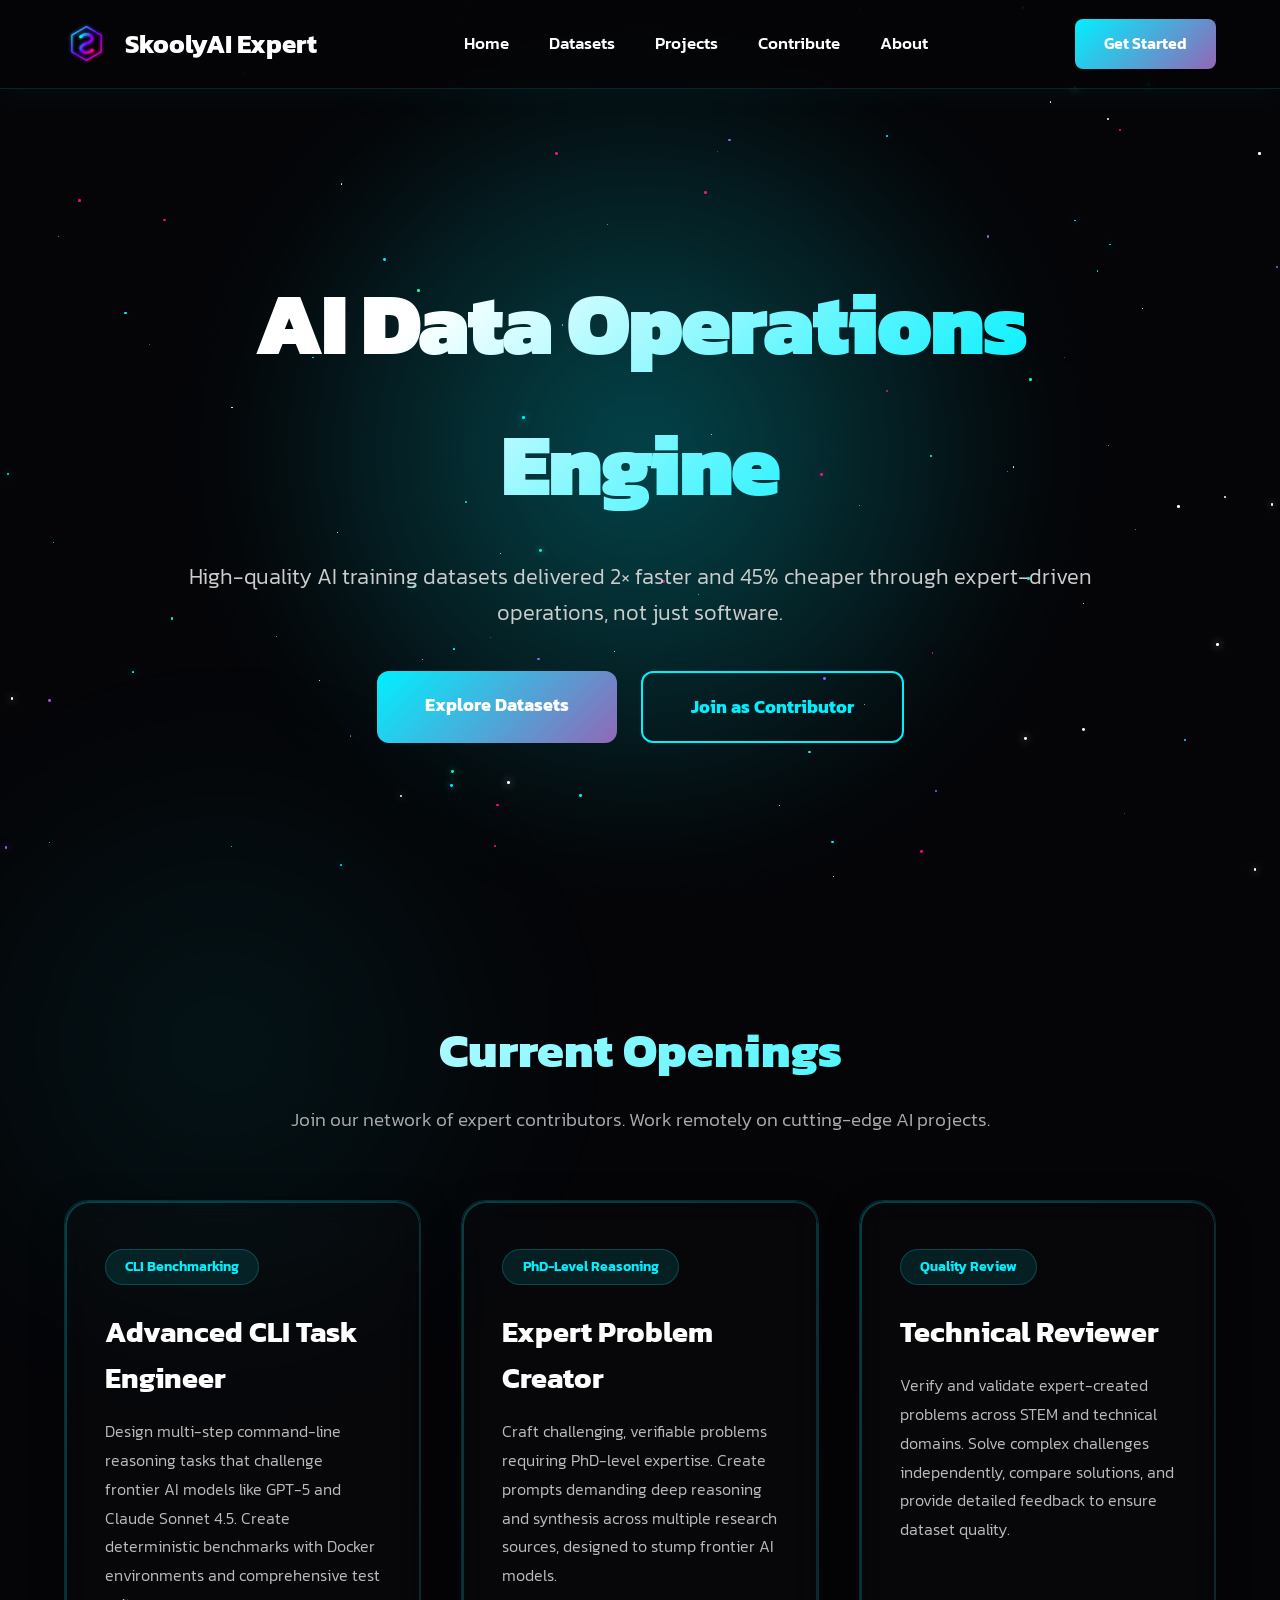
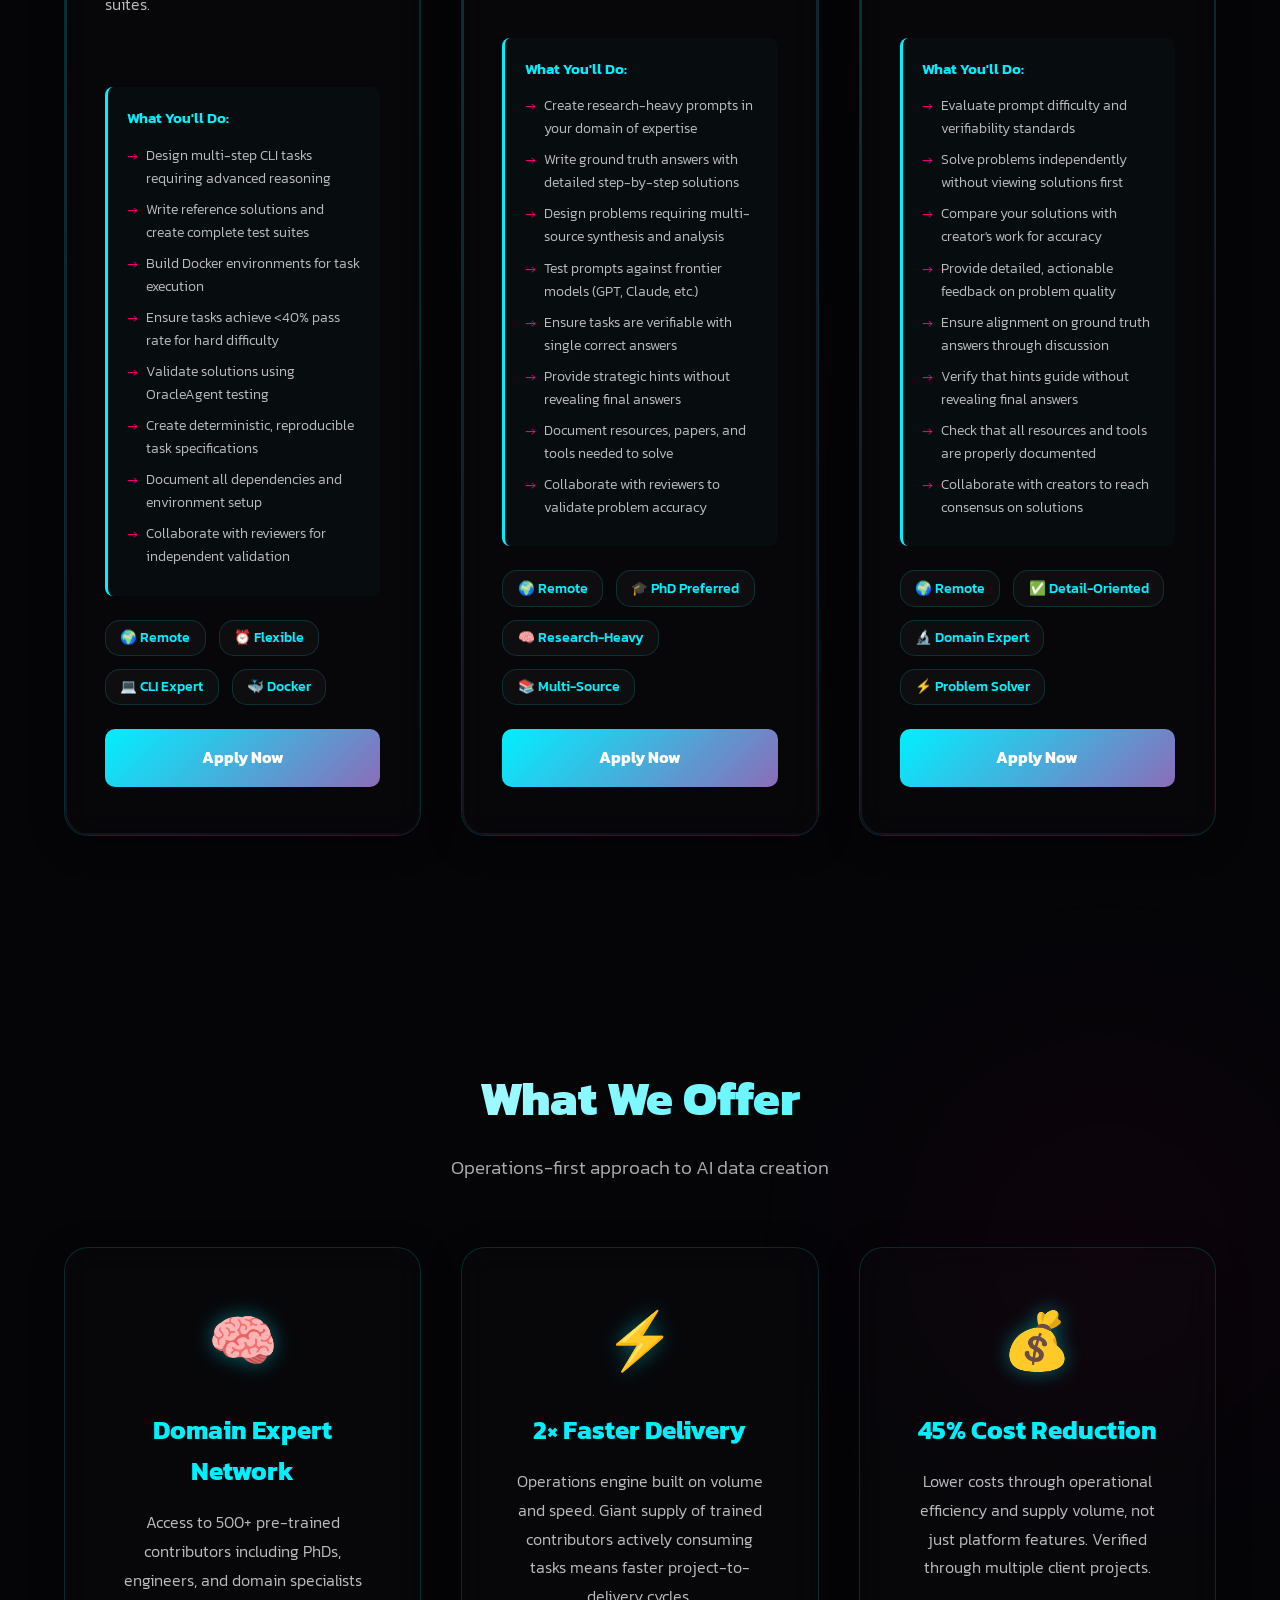
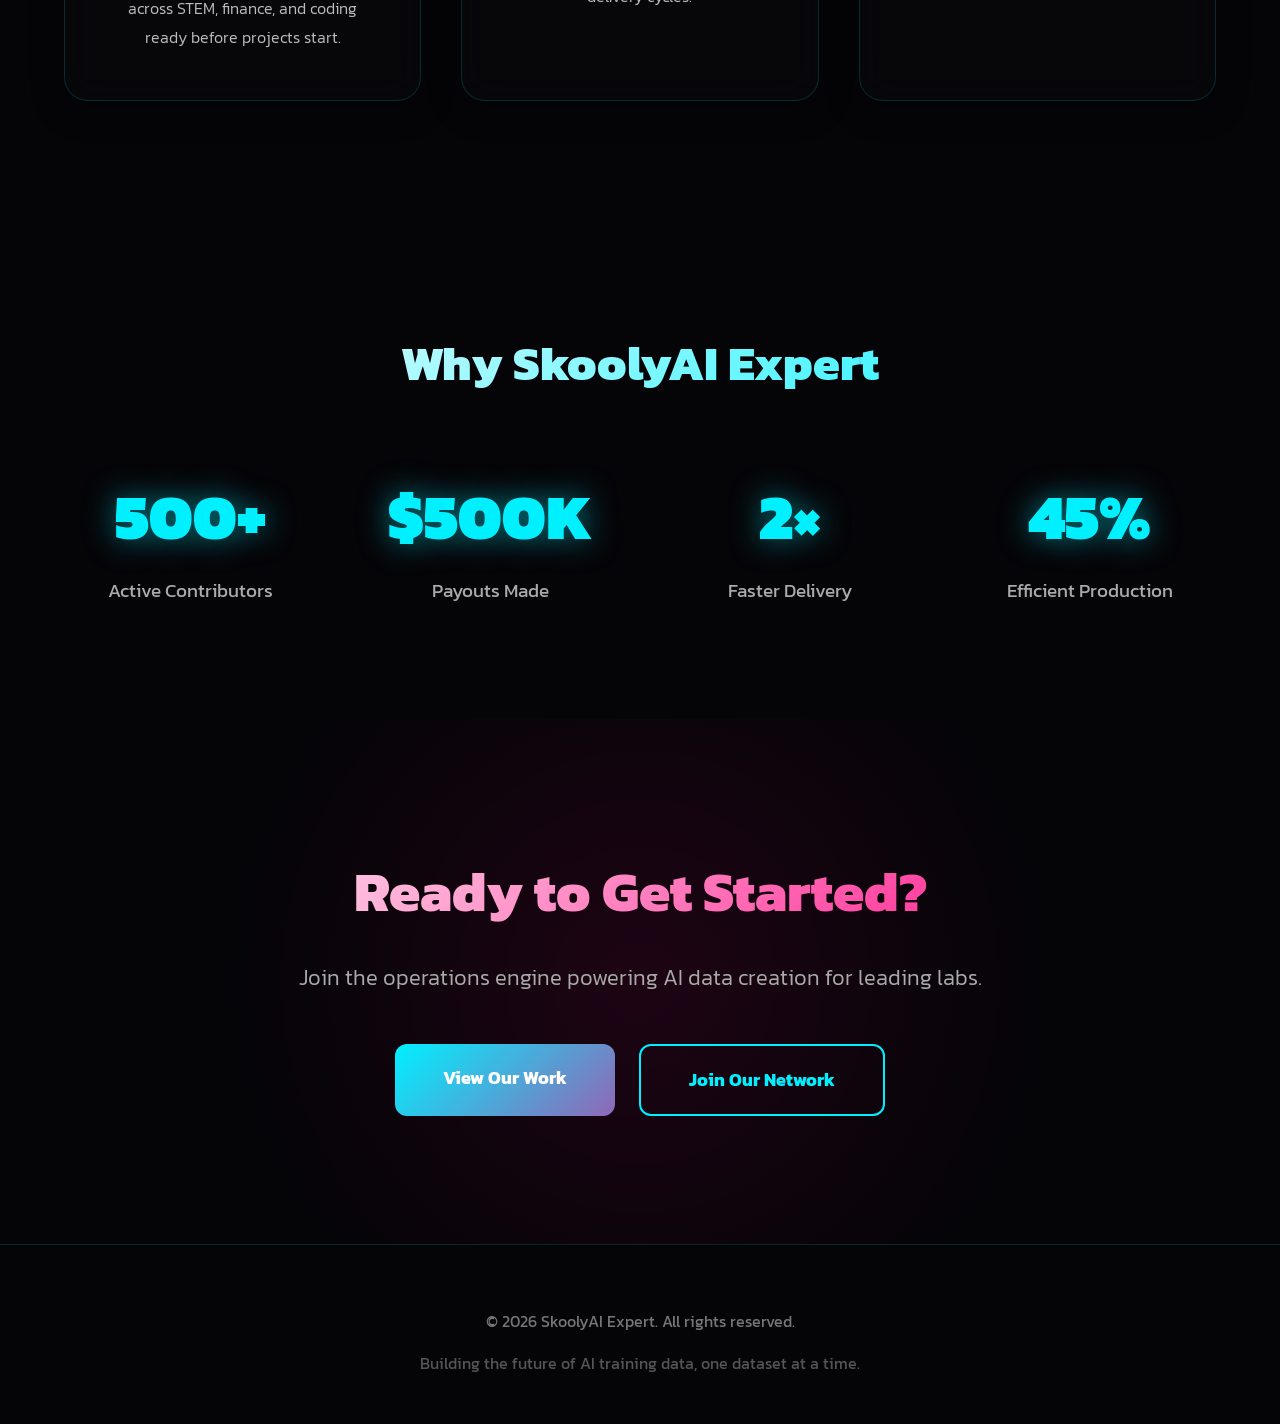
==== commit b40c523f: "Restore professional English content and keep custom logo and team name updates" ====
--- a/index.html
+++ b/index.html
@@ -4,7 +4,7 @@
     <meta charset="UTF-8">
     <meta name="viewport" content="width=device-width, initial-scale=1.0">
     <title>SkoolyAI Expert - Premium AI Training Datasets</title>
-    <link rel="icon" type="image/svg+xml" href="data:image/svg+xml,%3Csvg xmlns='http://www.w3.org/2000/svg' viewBox='0 0 200 200'%3E%3Cdefs%3E%3Cfilter id='logoGlow'%3E%3CfeGaussianBlur stdDeviation='6' result='coloredBlur'/%3E%3CfeMerge%3E%3CfeMergeNode in='coloredBlur'/%3E%3CfeMergeNode in='SourceGraphic'/%3E%3C/feMerge%3E%3C/filter%3E%3ClinearGradient id='logoGrad' x1='0%25' y1='0%25' x2='100%25' y2='100%25'%3E%3Cstop offset='0%25' stop-color='%2300f0ff' /%3E%3Cstop offset='50%25' stop-color='%237000ff' /%3E%3Cstop offset='100%25' stop-color='%23ff007f' /%3E%3C/linearGradient%3E%3C/defs%3E%3Cg filter='url(%23logoGlow)'%3E%3Cpolygon points='100,25 165,62.5 165,137.5 100,175 35,137.5 35,62.5' stroke='url(%23logoGrad)' stroke-width='6' fill='none' stroke-linejoin='round'/%3E%3Cpath d='M 75,70 C 95,50 125,60 125,80 C 125,100 75,100 75,120 C 75,140 105,150 125,130' stroke='url(%23logoGrad)' stroke-width='12' stroke-linecap='round' fill='none' /%3E%3Ccircle cx='75' cy='70' r='7' fill='%2300f0ff' /%3E%3Ccircle cx='125' cy='130' r='7' fill='%23ff007f' /%3E%3C/g%3E%3C/svg%3E">
+        <link rel="icon" type="image/svg+xml" href="data:image/svg+xml,%3Csvg xmlns='http://www.w3.org/2000/svg' viewBox='0 0 200 200'%3E%3Cdefs%3E%3Cfilter id='logoGlow'%3E%3CfeGaussianBlur stdDeviation='6' result='coloredBlur'/%3E%3CfeMerge%3E%3CfeMergeNode in='coloredBlur'/%3E%3CfeMergeNode in='SourceGraphic'/%3E%3C/feMerge%3E%3C/filter%3E%3ClinearGradient id='logoGrad' x1='0%25' y1='0%25' x2='100%25' y2='100%25'%3E%3Cstop offset='0%25' stop-color='%2300f0ff' /%3E%3Cstop offset='50%25' stop-color='%237000ff' /%3E%3Cstop offset='100%25' stop-color='%23ff007f' /%3E%3C/linearGradient%3E%3C/defs%3E%3Cg filter='url(%23logoGlow)'%3E%3Cpolygon points='100,25 165,62.5 165,137.5 100,175 35,137.5 35,62.5' stroke='url(%23logoGrad)' stroke-width='6' fill='none' stroke-linejoin='round'/%3E%3Cpath d='M 75,70 C 95,50 125,60 125,80 C 125,100 75,100 75,120 C 75,140 105,150 125,130' stroke='url(%23logoGrad)' stroke-width='12' stroke-linecap='round' fill='none' /%3E%3Ccircle cx='75' cy='70' r='7' fill='%2300f0ff' /%3E%3Ccircle cx='125' cy='130' r='7' fill='%23ff007f' /%3E%3C/g%3E%3C/svg%3E">
     <link rel="preconnect" href="https://fonts.googleapis.com">
     <link rel="preconnect" href="https://fonts.gstatic.com" crossorigin>
     <link href="https://fonts.googleapis.com/css2?family=Kanit:wght@300;400;500;600;700;800;900&display=swap" rel="stylesheet">
@@ -743,9 +743,11 @@
     <div class="ambient-glow-2"></div>
 
     <!-- Starfield Background -->
-    <div class="stars" id="starfield"></div>    <nav class="nav">
+    <div class="stars" id="starfield"></div>
+
+    <nav class="nav">
         <a href="index.html" class="logo">
-            <div class="logo-icon">
+                        <div class="logo-icon">
                 <svg viewBox="0 0 200 200" xmlns="http://www.w3.org/2000/svg">
                     <defs>
                         <filter id="logoGlow">
@@ -783,41 +785,41 @@
             <li><a href="contribute.html">Contribute</a></li>
             <li><a href="about.html">About</a></li>
         </ul>
-        <a href="get-started.html" class="cta-button">Shuru Karein</a>
+        <a href="get-started.html" class="cta-button">Get Started</a>
     </nav>
 
     <section class="hero">
         <div class="hero-content">
-            <h1>AI Data Operations Ka Engine</h1>
-            <p>High-quality AI training datasets, delivered 2× faster aur 45% sasta. Pure operations-driven execution, no extra jhanjhat.</p>
+            <h1>AI Data Operations Engine</h1>
+            <p>High-quality AI training datasets delivered 2× faster and 45% cheaper through expert-driven operations, not just software.</p>
             <div class="hero-buttons">
-                <a href="datasets.html" class="button-primary">Datasets Dekho</a>
-                <a href="contribute.html" class="button-secondary">Network Join Karo</a>
+                <a href="datasets.html" class="button-primary">Explore Datasets</a>
+                <a href="contribute.html" class="button-secondary">Join as Contributor</a>
             </div>
         </div>
     </section>
 
     <section class="section">
-        <h2 class="section-title">Abhi Jo Kaam Hai</h2>
-        <p class="section-subtitle">Humare expert contributors ke network me shamil ho jao. Work from home aur solid AI models train karo.</p>
+        <h2 class="section-title">Current Openings</h2>
+        <p class="section-subtitle">Join our network of expert contributors. Work remotely on cutting-edge AI projects.</p>
         
         <div class="openings-grid">
             <div class="opening-card">
                 <span class="opening-badge">CLI Benchmarking</span>
                 <h3>Advanced CLI Task Engineer</h3>
-                <p>Aise multi-step CLI tasks design karo jo GPT-5 aur Claude Sonnet 4.5 ke tote uda de. Docker environment aur solid test suites ke saath deterministic benchmarks banana padega.</p>
+                <p>Design multi-step command-line reasoning tasks that challenge frontier AI models like GPT-5 and Claude Sonnet 4.5. Create deterministic benchmarks with Docker environments and comprehensive test suites.</p>
                 
                 <div class="opening-requirements">
-                    <h4>Aapka Kaam Kya Hoga:</h4>
+                    <h4>What You'll Do:</h4>
                     <ul>
-                        <li>Advanced reasoning wale multi-step CLI tasks design karna</li>
-                        <li>Ekdum sahi reference solutions aur pure test suites likhna</li>
-                        <li>Task execute karne ke liye Docker setup ready karna</li>
-                        <li>Hard tasks ka pass rate &lt;40% tak maintain karna</li>
-                        <li>OracleAgent testing ke sath solutions check karna</li>
-                        <li>Deterministic aur easily reproducible task instructions banana</li>
-                        <li>Sari dependencies aur environment steps ko achhe se document karna</li>
-                        <li>Reviewers ke sath milkar validation verify karna</li>
+                        <li>Design multi-step CLI tasks requiring advanced reasoning</li>
+                        <li>Write reference solutions and create complete test suites</li>
+                        <li>Build Docker environments for task execution</li>
+                        <li>Ensure tasks achieve &lt;40% pass rate for hard difficulty</li>
+                        <li>Validate solutions using OracleAgent testing</li>
+                        <li>Create deterministic, reproducible task specifications</li>
+                        <li>Document all dependencies and environment setup</li>
+                        <li>Collaborate with reviewers for independent validation</li>
                     </ul>
                 </div>
                 
@@ -827,25 +829,25 @@
                     <span class="tag">💻 CLI Expert</span>
                     <span class="tag">🐳 Docker</span>
                 </div>
-                <a href="contribute.html" class="apply-btn">Abhi Apply Karo</a>
+                <a href="contribute.html" class="apply-btn">Apply Now</a>
             </div>
 
             <div class="opening-card">
                 <span class="opening-badge">PhD-Level Reasoning</span>
                 <h3>Expert Problem Creator</h3>
-                <p>PhD level ke dhasu aur verifiable problems banao. Aise prompts design karo jiske liye deep research aur reasoning lage, jo AI models ko sochne par majboor kar de.</p>
+                <p>Craft challenging, verifiable problems requiring PhD-level expertise. Create prompts demanding deep reasoning and synthesis across multiple research sources, designed to stump frontier AI models.</p>
                 
                 <div class="opening-requirements">
-                    <h4>Aapka Kaam Kya Hoga:</h4>
+                    <h4>What You'll Do:</h4>
                     <ul>
-                        <li>Apne domain me solid research-heavy prompts create karna</li>
-                        <li>Sahi ground truth answers ke sath step-by-step solutions likhna</li>
-                        <li>Aise problems banana jisme multiple research papers/sources use hote ho</li>
-                        <li>Frontier models (GPT, Claude) par prompts ko verify karna</li>
-                        <li>Koshish karna ki answers bilkul verify hone layak aur unique ho</li>
-                        <li>Bina answer leak kiye chalaki se hints design karna</li>
-                        <li>Gyan pane ke resources aur reference papers document karna</li>
-                        <li>Reviewers ke sath validate karke accuracy double-check karna</li>
+                        <li>Create research-heavy prompts in your domain of expertise</li>
+                        <li>Write ground truth answers with detailed step-by-step solutions</li>
+                        <li>Design problems requiring multi-source synthesis and analysis</li>
+                        <li>Test prompts against frontier models (GPT, Claude, etc.)</li>
+                        <li>Ensure tasks are verifiable with single correct answers</li>
+                        <li>Provide strategic hints without revealing final answers</li>
+                        <li>Document resources, papers, and tools needed to solve</li>
+                        <li>Collaborate with reviewers to validate problem accuracy</li>
                     </ul>
                 </div>
                 
@@ -855,25 +857,25 @@
                     <span class="tag">🧠 Research-Heavy</span>
                     <span class="tag">📚 Multi-Source</span>
                 </div>
-                <a href="contribute.html" class="apply-btn">Abhi Apply Karo</a>
+                <a href="contribute.html" class="apply-btn">Apply Now</a>
             </div>
 
             <div class="opening-card">
-                <span class="opening-badge">Quality Check</span>
+                <span class="opening-badge">Quality Review</span>
                 <h3>Technical Reviewer</h3>
-                <p>Experts ke banaye hue STEM aur coding tasks ko review aur verify karo. Khud solve karo, compare karo, aur detailed feedback dekar quality ekdum A1 banao.</p>
+                <p>Verify and validate expert-created problems across STEM and technical domains. Solve complex challenges independently, compare solutions, and provide detailed feedback to ensure dataset quality.</p>
                 
                 <div class="opening-requirements">
-                    <h4>Aapka Kaam Kya Hoga:</h4>
+                    <h4>What You'll Do:</h4>
                     <ul>
-                        <li>Prompts ki difficulty aur verifiability levels check karna</li>
-                        <li>Bina solutions dekhe pehle khud dimaag lagana aur solve karna</li>
-                        <li>Apne solution ko creator ke solution se mila kar crosscheck karna</li>
-                        <li>Kaam behtar karne ke liye detailed aur actionable feedback dena</li>
-                        <li>Discussion karke final ground truth answer pe agree karna</li>
-                        <li>Ensure karna ki hints sirf rasta dikhaye, answer na bataye</li>
-                        <li>Sare reference material aur tools ki documentation check karna</li>
-                        <li>Creators ke sath milkar consensus banana</li>
+                        <li>Evaluate prompt difficulty and verifiability standards</li>
+                        <li>Solve problems independently without viewing solutions first</li>
+                        <li>Compare your solutions with creator's work for accuracy</li>
+                        <li>Provide detailed, actionable feedback on problem quality</li>
+                        <li>Ensure alignment on ground truth answers through discussion</li>
+                        <li>Verify that hints guide without revealing final answers</li>
+                        <li>Check that all resources and tools are properly documented</li>
+                        <li>Collaborate with creators to reach consensus on solutions</li>
                     </ul>
                 </div>
                 
@@ -883,35 +885,35 @@
                     <span class="tag">🔬 Domain Expert</span>
                     <span class="tag">⚡ Problem Solver</span>
                 </div>
-                <a href="contribute.html" class="apply-btn">Abhi Apply Karo</a>
+                <a href="contribute.html" class="apply-btn">Apply Now</a>
             </div>
         </div>
     </section>
 
     <section class="section">
-        <h2 class="section-title">Humare Features</h2>
-        <p class="section-subtitle">Software hi nahi, Operations bhi solid hai</p>
+        <h2 class="section-title">What We Offer</h2>
+        <p class="section-subtitle">Operations-first approach to AI data creation</p>
         <div class="features-grid">
             <div class="feature-card">
                 <div class="feature-icon">🧠</div>
-                <h3>Domain Experts Ka Network</h3>
-                <p>500+ pre-trained contributors ka access, jisme PhDs, top-tier engineers aur STEM/Finance ke specialists shamil hain - project chalu hone se pehle hi ready.</p>
+                <h3>Domain Expert Network</h3>
+                <p>Access to 500+ pre-trained contributors including PhDs, engineers, and domain specialists across STEM, finance, and coding ready before projects start.</p>
             </div>
             <div class="feature-card">
                 <div class="feature-icon">⚡</div>
-                <h3>2× Speed Se Delivery</h3>
-                <p>Humara operations engine speed aur volume pe chalta hai. Trained contributors hamesha tasks consume karne ke liye taiyar hain, matlab super-fast turnaround time.</p>
+                <h3>2× Faster Delivery</h3>
+                <p>Operations engine built on volume and speed. Giant supply of trained contributors actively consuming tasks means faster project-to-delivery cycles.</p>
             </div>
             <div class="feature-card">
                 <div class="feature-icon">💰</div>
-                <h3>45% Tak Ki Bachat</h3>
-                <p>Sirf fancy features nahi, solid efficiency aur volume ke dumm pe kharcha 45% tak kam. Kai client projects pe tested aur verified.</p>
+                <h3>45% Cost Reduction</h3>
+                <p>Lower costs through operational efficiency and supply volume, not just platform features. Verified through multiple client projects.</p>
             </div>
         </div>
     </section>
 
     <section class="section">
-        <h2 class="section-title">Kyun SkoolyAI Expert?</h2>
+        <h2 class="section-title">Why SkoolyAI Expert</h2>
         <div class="stats">
             <div class="stat-item">
                 <h4>500+</h4>
@@ -919,31 +921,31 @@
             </div>
             <div class="stat-item">
                 <h4>$500K</h4>
-                <p>Baante Gaye Payouts</p>
+                <p>Payouts Made</p>
             </div>
             <div class="stat-item">
                 <h4>2×</h4>
-                <p>Delivery Speed</p>
+                <p>Faster Delivery</p>
             </div>
             <div class="stat-item">
                 <h4>45%</h4>
-                <p>Ki Bachat</p>
+                <p>Efficient Production</p>
             </div>
         </div>
     </section>
 
     <section class="cta-section">
-        <h2>Kaam Shuru Karein?</h2>
-        <p>Top AI labs ke data operations engine ka hissa bano.</p>
+        <h2>Ready to Get Started?</h2>
+        <p>Join the operations engine powering AI data creation for leading labs.</p>
         <div class="hero-buttons">
-            <a href="datasets.html" class="button-primary">Kaam Dekho</a>
-            <a href="contribute.html" class="button-secondary">Humare Sath Judo</a>
+            <a href="datasets.html" class="button-primary">View Our Work</a>
+            <a href="contribute.html" class="button-secondary">Join Our Network</a>
         </div>
     </section>
 
     <footer>
-        <p>&copy; 2026 SkoolyAI Expert. Saare rights reserved hain.</p>
-        <p style="margin-top: 1rem; color: #555;">AI training data ka future bana rahe hain, ek dataset karke.</p>
+        <p>&copy; 2026 SkoolyAI Expert. All rights reserved.</p>
+        <p style="margin-top: 1rem; color: #555;">Building the future of AI training data, one dataset at a time.</p>
     </footer>
 
     <script>
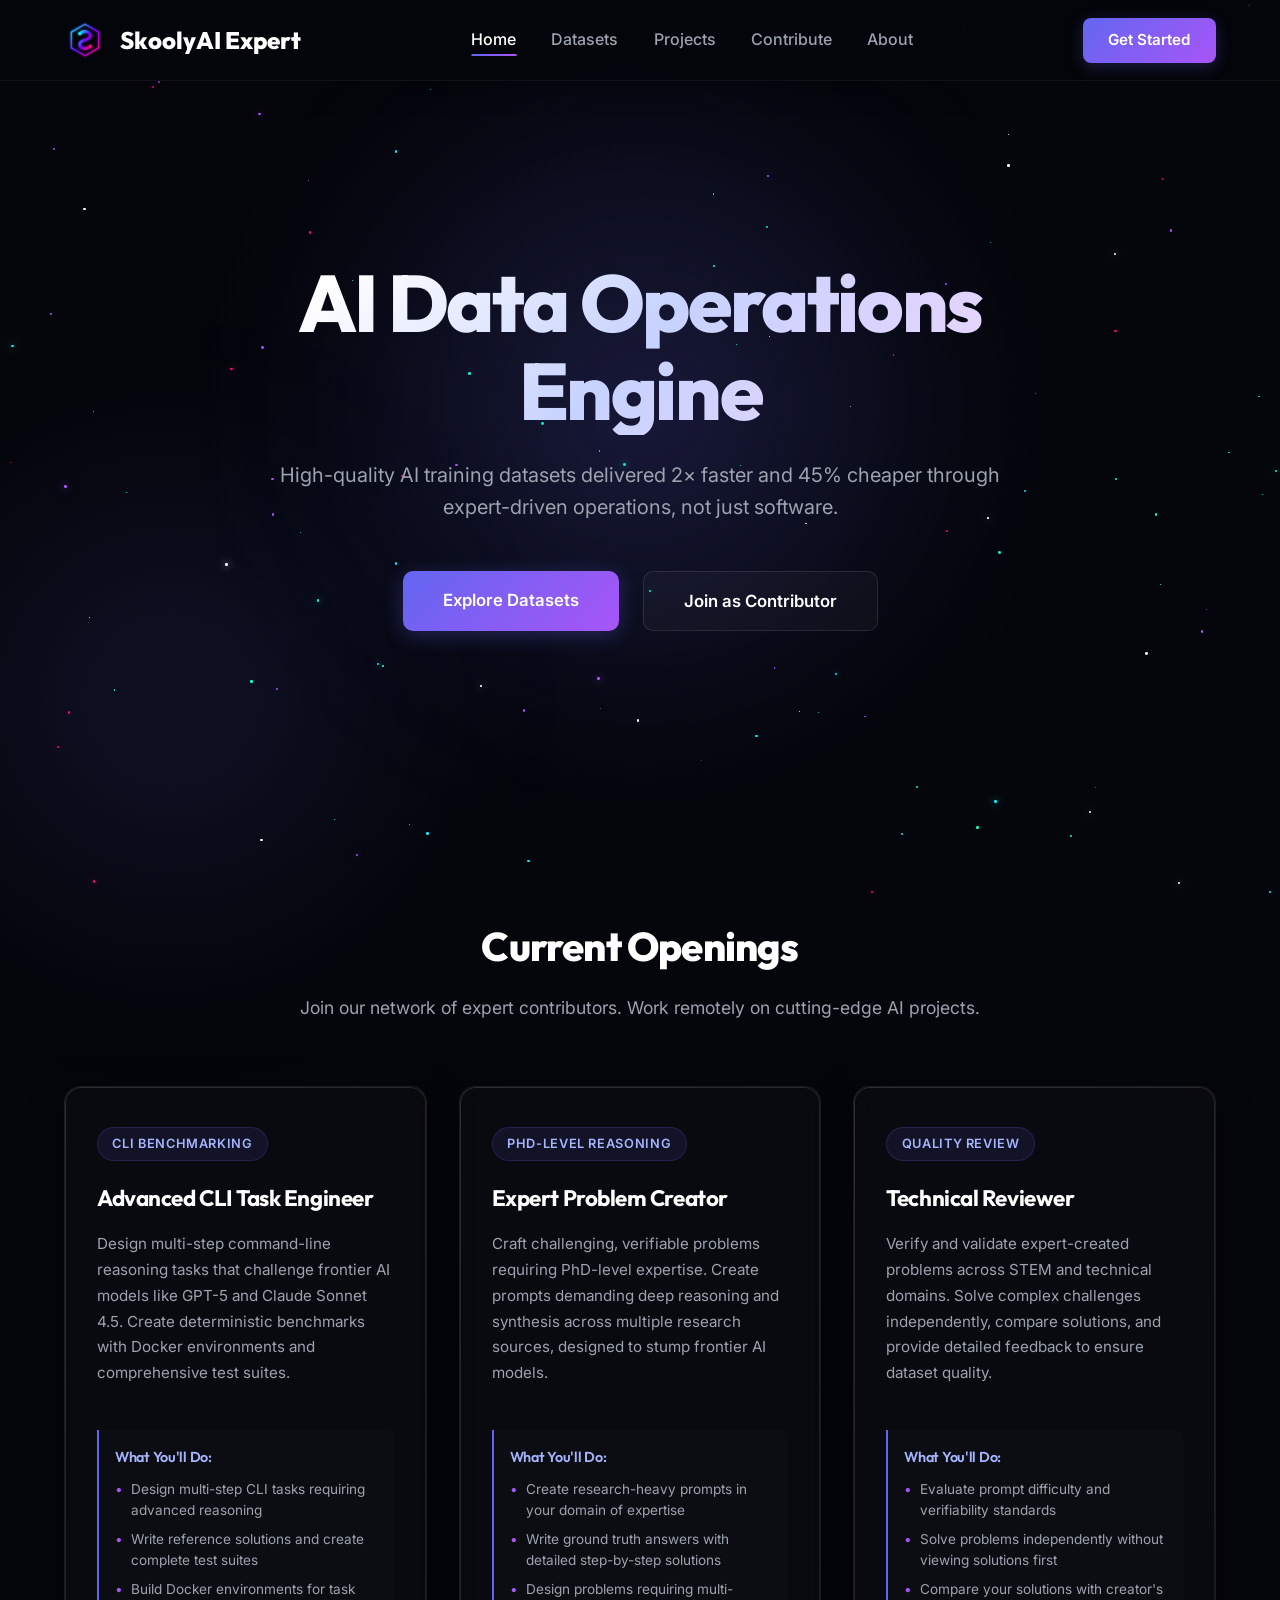
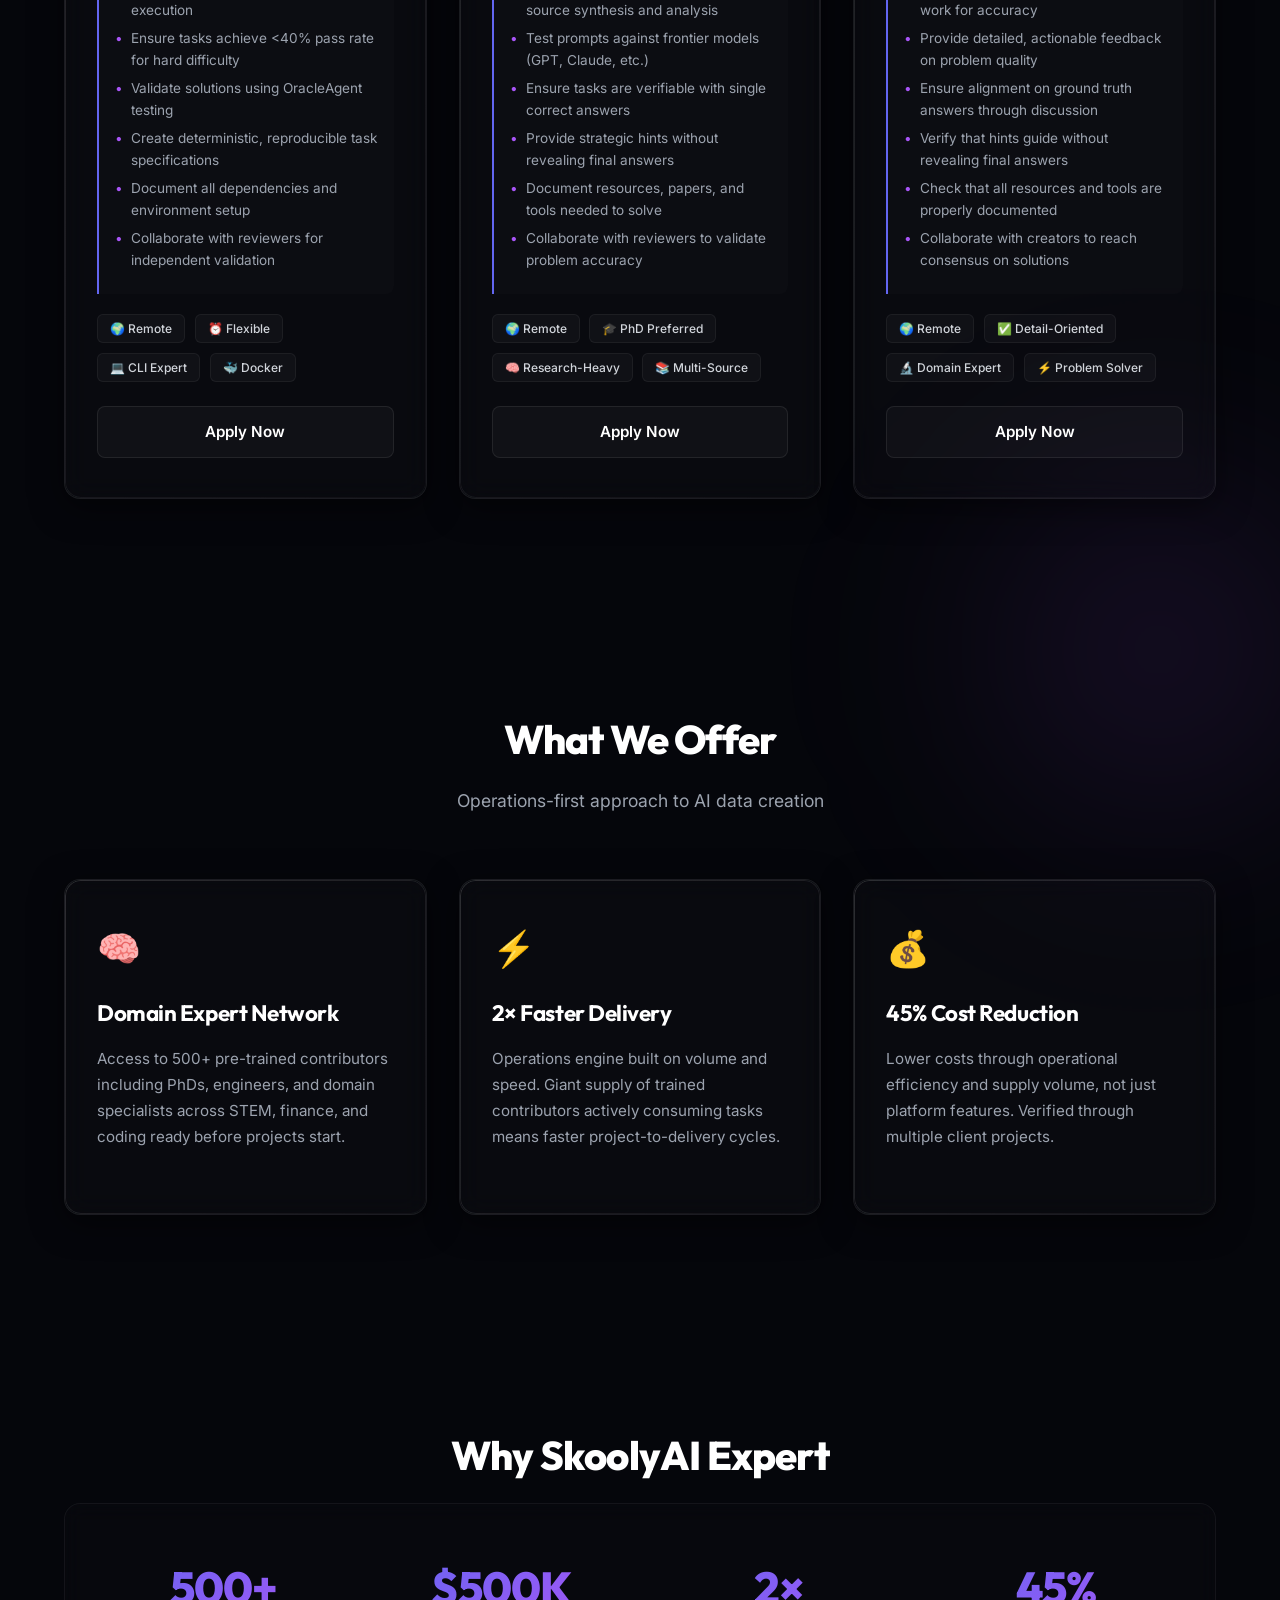
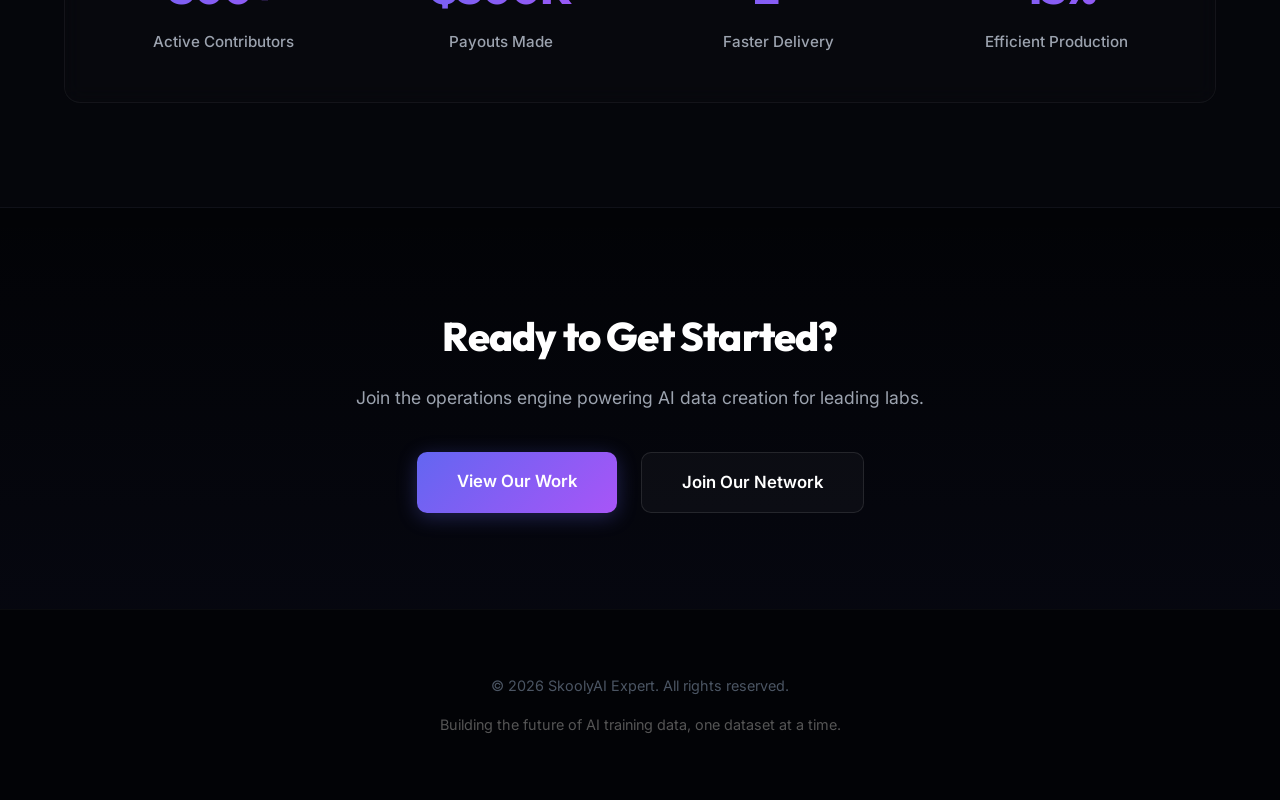
==== commit 3515fad5: "Overhaul UI with unified style.css, obsidian indigo-violet theme and glassmorphic cards" ====
--- a/index.html
+++ b/index.html
@@ -5,737 +5,7 @@
     <meta name="viewport" content="width=device-width, initial-scale=1.0">
     <title>SkoolyAI Expert - Premium AI Training Datasets</title>
         <link rel="icon" type="image/svg+xml" href="data:image/svg+xml,%3Csvg xmlns='http://www.w3.org/2000/svg' viewBox='0 0 200 200'%3E%3Cdefs%3E%3Cfilter id='logoGlow'%3E%3CfeGaussianBlur stdDeviation='6' result='coloredBlur'/%3E%3CfeMerge%3E%3CfeMergeNode in='coloredBlur'/%3E%3CfeMergeNode in='SourceGraphic'/%3E%3C/feMerge%3E%3C/filter%3E%3ClinearGradient id='logoGrad' x1='0%25' y1='0%25' x2='100%25' y2='100%25'%3E%3Cstop offset='0%25' stop-color='%2300f0ff' /%3E%3Cstop offset='50%25' stop-color='%237000ff' /%3E%3Cstop offset='100%25' stop-color='%23ff007f' /%3E%3C/linearGradient%3E%3C/defs%3E%3Cg filter='url(%23logoGlow)'%3E%3Cpolygon points='100,25 165,62.5 165,137.5 100,175 35,137.5 35,62.5' stroke='url(%23logoGrad)' stroke-width='6' fill='none' stroke-linejoin='round'/%3E%3Cpath d='M 75,70 C 95,50 125,60 125,80 C 125,100 75,100 75,120 C 75,140 105,150 125,130' stroke='url(%23logoGrad)' stroke-width='12' stroke-linecap='round' fill='none' /%3E%3Ccircle cx='75' cy='70' r='7' fill='%2300f0ff' /%3E%3Ccircle cx='125' cy='130' r='7' fill='%23ff007f' /%3E%3C/g%3E%3C/svg%3E">
-    <link rel="preconnect" href="https://fonts.googleapis.com">
-    <link rel="preconnect" href="https://fonts.gstatic.com" crossorigin>
-    <link href="https://fonts.googleapis.com/css2?family=Kanit:wght@300;400;500;600;700;800;900&display=swap" rel="stylesheet">
-    <style>
-        * {
-            margin: 0;
-            padding: 0;
-            box-sizing: border-box;
-        }
-
-        body {
-            font-family: 'Kanit', sans-serif;
-            background: #050508;
-            color: #fff;
-            line-height: 1.6;
-            overflow-x: hidden;
-            position: relative;
-        }
-
-        /* Ambient floating background glows */
-        .ambient-glow {
-            position: absolute;
-            width: 700px;
-            height: 700px;
-            background: radial-gradient(circle, rgba(0, 240, 255, 0.07) 0%, transparent 70%);
-            border-radius: 50%;
-            top: 15%;
-            left: -10%;
-            pointer-events: none;
-            z-index: 0;
-            animation: float-slow 18s ease-in-out infinite;
-            filter: blur(60px);
-        }
-
-        .ambient-glow-2 {
-            position: absolute;
-            width: 600px;
-            height: 600px;
-            background: radial-gradient(circle, rgba(255, 0, 127, 0.05) 0%, transparent 70%);
-            border-radius: 50%;
-            top: 55%;
-            right: -10%;
-            pointer-events: none;
-            z-index: 0;
-            animation: float-slow-reverse 22s ease-in-out infinite;
-            filter: blur(80px);
-        }
-
-        @keyframes float-slow {
-            0%, 100% { transform: translateY(0px) scale(1); }
-            50% { transform: translateY(-40px) scale(1.06); }
-        }
-
-        @keyframes float-slow-reverse {
-            0%, 100% { transform: translateY(0px) scale(1.06); }
-            50% { transform: translateY(40px) scale(1); }
-        }
-
-        /* Animated starfield background */
-        .stars {
-            position: fixed;
-            top: 0;
-            left: 0;
-            width: 100%;
-            height: 100%;
-            pointer-events: none;
-            z-index: 0;
-        }
-
-        .star {
-            position: absolute;
-            border-radius: 50%;
-            animation: twinkle 3s infinite alternate, drift-up 25s linear infinite;
-        }
-
-        @keyframes twinkle {
-            0% { opacity: 0.2; }
-            100% { opacity: 1; }
-        }
-
-        @keyframes drift-up {
-            from { transform: translateY(0px); }
-            to { transform: translateY(-120px); }
-        }
-
-        .nav {
-            position: fixed;
-            top: 0;
-            width: 100%;
-            background: rgba(5, 5, 8, 0.85);
-            backdrop-filter: blur(20px);
-            -webkit-backdrop-filter: blur(20px);
-            padding: 1.2rem 5%;
-            display: flex;
-            justify-content: space-between;
-            align-items: center;
-            z-index: 1000;
-            border-bottom: 1px solid rgba(0, 240, 255, 0.15);
-            box-shadow: 0 4px 30px rgba(0, 240, 255, 0.05);
-        }
-
-        .logo {
-            display: flex;
-            align-items: center;
-            gap: 1rem;
-            font-size: 1.6rem;
-            font-weight: 700;
-            color: #fff;
-            text-decoration: none;
-        }
-
-        .logo-icon {
-            width: 45px;
-            height: 45px;
-            display: flex;
-            align-items: center;
-            justify-content: center;
-            animation: rotate 10s linear infinite;
-        }
-
-        .logo-icon svg {
-            width: 100%;
-            height: 100%;
-        }
-
-        @keyframes rotate {
-            from { transform: rotate(0deg); }
-            to { transform: rotate(360deg); }
-        }
-
-        .nav-links {
-            display: flex;
-            gap: 2.5rem;
-            list-style: none;
-            align-items: center;
-        }
-
-        .nav-links a {
-            color: #fff;
-            text-decoration: none;
-            transition: all 0.3s;
-            position: relative;
-            font-weight: 500;
-            font-size: 1.05rem;
-        }
-
-        .nav-links a::after {
-            content: '';
-            position: absolute;
-            bottom: -5px;
-            left: 0;
-            width: 0;
-            height: 2px;
-            background: linear-gradient(90deg, #00f0ff, #ff007f);
-            transition: width 0.3s;
-        }
-
-        .nav-links a:hover {
-            color: #00f0ff;
-        }
-
-        .nav-links a:hover::after {
-            width: 100%;
-        }
-
-        .cta-button {
-            background: linear-gradient(135deg, #00f0ff, #ff007f);
-            background-size: 200% auto;
-            color: #fff;
-            padding: 0.75rem 1.8rem;
-            border-radius: 8px;
-            text-decoration: none;
-            font-weight: 600;
-            transition: transform 0.3s, box-shadow 0.3s, background-position 0.4s;
-        }
-
-        .cta-button:hover {
-            background-position: right center;
-            transform: translateY(-2px);
-            box-shadow: 0 10px 30px rgba(0, 240, 255, 0.4);
-        }
-
-        .hero {
-            min-height: 100vh;
-            display: flex;
-            align-items: center;
-            justify-content: center;
-            text-align: center;
-            padding: 10rem 5% 4rem;
-            background: radial-gradient(circle at 50% 50%, rgba(0, 240, 255, 0.1) 0%, transparent 60%);
-            position: relative;
-            overflow: hidden;
-        }
-
-        .hero::before {
-            content: '';
-            position: absolute;
-            width: 800px;
-            height: 800px;
-            background: radial-gradient(circle, rgba(0, 240, 255, 0.2) 0%, transparent 70%);
-            border-radius: 50%;
-            top: 50%;
-            left: 50%;
-            transform: translate(-50%, -50%);
-            animation: pulse-glow 5s ease-in-out infinite alternate;
-            filter: blur(50px);
-            pointer-events: none;
-        }
-
-        @keyframes pulse-glow {
-            0% { transform: translate(-50%, -50%) scale(0.9); opacity: 0.4; }
-            100% { transform: translate(-50%, -50%) scale(1.1); opacity: 0.7; }
-        }
-
-        .hero-content {
-            max-width: 1000px;
-            position: relative;
-            z-index: 1;
-        }
-
-        .hero h1 {
-            font-size: 5.5rem;
-            font-weight: 900;
-            margin-bottom: 1.5rem;
-            background: linear-gradient(135deg, #fff 15%, #00f0ff 45%, #ff007f 75%, #fff 100%);
-            -webkit-background-clip: text;
-            -webkit-text-fill-color: transparent;
-            background-clip: text;
-            background-size: 200% auto;
-            animation: shimmer 4s linear infinite;
-            letter-spacing: -2px;
-        }
-
-        @keyframes shimmer {
-            to { background-position: 200% center; }
-        }
-
-        .hero p {
-            font-size: 1.4rem;
-            color: #ccc;
-            margin-bottom: 2.5rem;
-            font-weight: 300;
-        }
-
-        .hero-buttons {
-            display: flex;
-            gap: 1.5rem;
-            justify-content: center;
-            flex-wrap: wrap;
-        }
-
-        .button-primary {
-            background: linear-gradient(135deg, #00f0ff, #ff007f);
-            background-size: 200% auto;
-            color: #fff;
-            padding: 1.2rem 3rem;
-            border-radius: 12px;
-            text-decoration: none;
-            font-weight: 700;
-            font-size: 1.15rem;
-            transition: transform 0.3s, box-shadow 0.3s, background-position 0.4s;
-        }
-
-        .button-primary:hover {
-            background-position: right center;
-            transform: translateY(-3px);
-            box-shadow: 0 15px 40px rgba(0, 240, 255, 0.4);
-        }
-
-        .button-secondary {
-            background: transparent;
-            color: #00f0ff;
-            padding: 1.2rem 3rem;
-            border: 2px solid #00f0ff;
-            border-radius: 12px;
-            text-decoration: none;
-            font-weight: 700;
-            font-size: 1.15rem;
-            transition: all 0.3s;
-        }
-
-        .button-secondary:hover {
-            background: rgba(0, 240, 255, 0.08);
-            border-color: #ff007f;
-            color: #fff;
-            transform: translateY(-3px);
-            box-shadow: 0 15px 40px rgba(255, 0, 127, 0.2);
-        }
-
-        .section {
-            padding: 7rem 5%;
-            max-width: 1400px;
-            margin: 0 auto;
-            position: relative;
-            z-index: 1;
-        }
-
-        .section-title {
-            font-size: 3rem;
-            font-weight: 800;
-            text-align: center;
-            margin-bottom: 1rem;
-            background: linear-gradient(135deg, #fff, #00f0ff);
-            -webkit-background-clip: text;
-            -webkit-text-fill-color: transparent;
-        }
-
-        .section-subtitle {
-            text-align: center;
-            color: #aaa;
-            font-size: 1.2rem;
-            margin-bottom: 4rem;
-            font-weight: 300;
-        }
-
-        .openings-grid {
-            display: grid;
-            grid-template-columns: repeat(auto-fit, minmax(350px, 1fr));
-            gap: 2.5rem;
-            margin-top: 3rem;
-        }
-
-        /* Aesthetic Glassmorphic Card Design */
-        .opening-card {
-            background: rgba(255, 255, 255, 0.01);
-            backdrop-filter: blur(16px);
-            -webkit-backdrop-filter: blur(16px);
-            border: 1px solid rgba(0, 240, 255, 0.15);
-            border-radius: 24px;
-            padding: 3rem 2.5rem;
-            transition: all 0.5s cubic-bezier(0.25, 0.8, 0.25, 1);
-            position: relative;
-            overflow: hidden;
-            display: flex;
-            flex-direction: column;
-            box-shadow: 0 8px 32px 0 rgba(0, 0, 0, 0.4);
-        }
-
-        .opening-card::before {
-            content: '';
-            position: absolute;
-            inset: 0;
-            border-radius: 24px;
-            padding: 1.5px;
-            background: linear-gradient(135deg, rgba(0, 240, 255, 0.4), rgba(255, 0, 127, 0.15));
-            -webkit-mask: linear-gradient(#fff 0 0) content-box, linear-gradient(#fff 0 0);
-            -webkit-mask-composite: xor;
-            mask-composite: exclude;
-            opacity: 0.6;
-            transition: opacity 0.5s;
-            pointer-events: none;
-        }
-
-        .opening-card:hover::before {
-            background: linear-gradient(135deg, #00f0ff, #ff007f);
-            opacity: 1;
-        }
-
-        .opening-card:hover {
-            transform: translateY(-8px) scale(1.015);
-            border-color: rgba(255, 0, 127, 0.3);
-            box-shadow: 0 20px 40px rgba(0, 240, 255, 0.2), 0 0 1px rgba(255, 0, 127, 0.3);
-        }
-
-        .opening-badge {
-            display: inline-block;
-            background: rgba(0, 240, 255, 0.1);
-            color: #00f0ff;
-            border: 1px solid rgba(0, 240, 255, 0.2);
-            padding: 0.4rem 1.2rem;
-            border-radius: 20px;
-            font-size: 0.85rem;
-            font-weight: 600;
-            margin-bottom: 1.5rem;
-            width: fit-content;
-        }
-
-        .opening-card h3 {
-            font-size: 1.8rem;
-            margin-bottom: 1rem;
-            color: #fff;
-            font-weight: 700;
-        }
-
-        .opening-pay {
-            font-size: 2rem;
-            font-weight: 800;
-            color: #ff007f;
-            margin-bottom: 1.5rem;
-            text-shadow: 0 0 20px rgba(255, 0, 127, 0.3);
-        }
-
-        .opening-card p {
-            color: #bbb;
-            line-height: 1.8;
-            margin-bottom: 1.5rem;
-            font-weight: 300;
-            flex-grow: 1;
-        }
-
-        .opening-requirements {
-            background: rgba(0, 240, 255, 0.02);
-            border-left: 3px solid #00f0ff;
-            padding: 1.2rem;
-            margin: 1.5rem 0;
-            border-radius: 8px;
-        }
-
-        .opening-requirements h4 {
-            color: #00f0ff;
-            font-size: 0.95rem;
-            margin-bottom: 0.8rem;
-            font-weight: 600;
-        }
-
-        .opening-requirements ul {
-            list-style: none;
-            padding-left: 0;
-        }
-
-        .opening-requirements li {
-            color: #bbb;
-            font-size: 0.9rem;
-            margin-bottom: 0.5rem;
-            padding-left: 1.2rem;
-            position: relative;
-            font-weight: 300;
-        }
-
-        .opening-requirements li::before {
-            content: '→';
-            position: absolute;
-            left: 0;
-            color: #ff007f;
-        }
-
-        .apply-btn {
-            background: linear-gradient(135deg, #00f0ff, #ff007f);
-            background-size: 200% auto;
-            color: #fff;
-            padding: 1rem 2rem;
-            border-radius: 10px;
-            text-decoration: none;
-            font-weight: 700;
-            text-align: center;
-            transition: all 0.4s ease;
-            display: block;
-            margin-top: auto;
-        }
-
-        .apply-btn:hover {
-            background-position: right center;
-            transform: translateY(-2px);
-            box-shadow: 0 10px 30px rgba(0, 240, 255, 0.4);
-        }
-
-        .opening-tags {
-            display: flex;
-            gap: 0.8rem;
-            flex-wrap: wrap;
-            margin-bottom: 1.5rem;
-        }
-
-        .tag {
-            background: rgba(255, 255, 255, 0.03);
-            border: 1px solid rgba(0, 240, 255, 0.15);
-            color: #00f0ff;
-            padding: 0.4rem 0.9rem;
-            border-radius: 15px;
-            font-size: 0.85rem;
-            font-weight: 500;
-        }
-
-        .features-grid {
-            display: grid;
-            grid-template-columns: repeat(auto-fit, minmax(320px, 1fr));
-            gap: 2.5rem;
-            margin-top: 4rem;
-        }
-
-        .feature-card {
-            background: rgba(255, 255, 255, 0.01);
-            backdrop-filter: blur(16px);
-            -webkit-backdrop-filter: blur(16px);
-            border: 1px solid rgba(0, 240, 255, 0.15);
-            border-radius: 24px;
-            padding: 3rem;
-            transition: all 0.5s ease;
-            position: relative;
-            overflow: hidden;
-            text-align: center;
-            box-shadow: 0 8px 32px 0 rgba(0, 0, 0, 0.4);
-        }
-
-        .feature-card::after {
-            content: '';
-            position: absolute;
-            top: -50%;
-            right: -50%;
-            width: 200%;
-            height: 200%;
-            background: radial-gradient(circle, rgba(0, 240, 255, 0.05) 0%, transparent 70%);
-            opacity: 0;
-            transition: opacity 0.5s;
-            pointer-events: none;
-        }
-
-        .feature-card:hover::after {
-            opacity: 1;
-        }
-
-        .feature-card:hover {
-            transform: translateY(-10px) rotate(-0.5deg);
-            border-color: rgba(255, 0, 127, 0.4);
-            box-shadow: 0 20px 60px rgba(0, 240, 255, 0.2);
-        }
-
-        .feature-icon {
-            font-size: 3.5rem;
-            margin-bottom: 1.5rem;
-            display: inline-block;
-            filter: drop-shadow(0 0 10px rgba(0, 240, 255, 0.4));
-        }
-
-        .feature-card h3 {
-            font-size: 1.6rem;
-            margin-bottom: 1rem;
-            color: #00f0ff;
-            font-weight: 700;
-        }
-
-        .feature-card p {
-            color: #bbb;
-            line-height: 1.8;
-            font-weight: 300;
-        }
-
-        .stats {
-            display: grid;
-            grid-template-columns: repeat(auto-fit, minmax(220px, 1fr));
-            gap: 3rem;
-            margin-top: 4rem;
-            text-align: center;
-        }
-
-        .stat-item h4 {
-            font-size: 4rem;
-            color: #00f0ff;
-            margin-bottom: 0.5rem;
-            font-weight: 900;
-            text-shadow: 0 0 30px rgba(0, 240, 255, 0.5);
-            animation: neon-glow 2s ease-in-out infinite alternate;
-        }
-
-        @keyframes neon-glow {
-            from { text-shadow: 0 0 20px rgba(0, 240, 255, 0.4); color: #00f0ff; }
-            to { text-shadow: 0 0 40px rgba(0, 240, 255, 0.8), 0 0 60px rgba(255, 0, 127, 0.4); color: #fff; }
-        }
-
-        .stat-item p {
-            color: #aaa;
-            font-size: 1.2rem;
-            font-weight: 400;
-        }
-
-        .cta-section {
-            text-align: center;
-            padding: 8rem 5%;
-            background: radial-gradient(circle at 50% 50%, rgba(255, 0, 127, 0.1) 0%, transparent 60%);
-            position: relative;
-            z-index: 1;
-        }
-
-        .cta-section h2 {
-            font-size: 3.5rem;
-            margin-bottom: 1.5rem;
-            font-weight: 800;
-            background: linear-gradient(135deg, #fff, #ff007f);
-            -webkit-background-clip: text;
-            -webkit-text-fill-color: transparent;
-        }
-
-        .cta-section p {
-            font-size: 1.4rem;
-            color: #aaa;
-            margin-bottom: 3rem;
-            font-weight: 300;
-        }
-
-        footer {
-            background: #050508;
-            border-top: 1px solid rgba(0, 240, 255, 0.15);
-            padding: 4rem 5% 3rem;
-            text-align: center;
-            color: #777;
-            position: relative;
-            z-index: 1;
-        }
-
-        @media (max-width: 768px) {
-            .nav {
-                padding: 1rem 4%;
-                flex-wrap: wrap;
-            }
-
-            .logo {
-                font-size: 1.2rem;
-            }
-
-            .logo-icon {
-                width: 35px;
-                height: 35px;
-            }
-
-            .nav-links {
-                display: none;
-                width: 100%;
-                flex-direction: column;
-                gap: 1rem;
-                padding: 1rem 0;
-                background: rgba(5, 5, 8, 0.95);
-            }
-
-            .nav-links.active {
-                display: flex;
-            }
-
-            .cta-button {
-                padding: 0.6rem 1.2rem;
-                font-size: 0.9rem;
-            }
-
-            .hero {
-                padding: 10rem 4% 4rem;
-                min-height: 70vh;
-            }
-
-            .hero h1 {
-                font-size: 3rem !important;
-                letter-spacing: -1px;
-            }
-
-            .hero p {
-                font-size: 1.1rem;
-            }
-
-            .hero-buttons {
-                flex-direction: column;
-                width: 100%;
-                gap: 1rem;
-            }
-
-            .hero-buttons a {
-                width: 100%;
-                text-align: center;
-                display: block;
-                margin: 0;
-            }
-
-            .section {
-                padding: 4rem 4%;
-            }
-
-            .section-title {
-                font-size: 2.2rem !important;
-            }
-
-            .openings-grid,
-            .features-grid {
-                grid-template-columns: 1fr !important;
-                gap: 2rem;
-            }
-
-            .opening-card,
-            .feature-card {
-                padding: 2rem !important;
-            }
-
-            footer {
-                padding: 2rem 4%;
-            }
-        }
-
-        /* Hamburger Menu */
-        .hamburger {
-            display: none;
-            flex-direction: column;
-            gap: 5px;
-            cursor: pointer;
-            padding: 5px;
-        }
-
-        .hamburger span {
-            display: block;
-            width: 25px;
-            height: 3px;
-            background: #00f0ff;
-            border-radius: 2px;
-        }
-
-        @media (max-width: 768px) {
-            .hamburger {
-                display: flex !important;
-            }
-
-            .nav-links {
-                position: fixed !important;
-                left: -100% !important;
-                top: 70px !important;
-                flex-direction: column !important;
-                background: rgba(5, 5, 8, 0.98) !important;
-                width: 100% !important;
-                padding: 2rem !important;
-                transition: left 0.3s !important;
-                z-index: 999 !important;
-                border-top: 1px solid #00f0ff;
-            }
-
-            .nav-links.active {
-                left: 0 !important;
-            }
-
-            .nav-links li {
-                margin: 1rem 0 !important;
-            }
-
-            .cta-button {
-                display: none !important;
-            }
-        }
-    </style>
+    <link rel="stylesheet" href="style.css">
 </head>
 <body>
     <!-- Ambient glows -->
--- a/style.css
+++ b/style.css
@@ -0,0 +1,1057 @@
+@import url('https://fonts.googleapis.com/css2?family=Inter:wght@300;400;500;600;700&family=Outfit:wght@300;400;500;600;700;800;900&display=swap');
+
+:root {
+    --bg-dark: #05060b;
+    --bg-darker: #020306;
+    --primary: #6366f1;
+    --primary-glow: rgba(99, 102, 241, 0.15);
+    --secondary: #a855f7;
+    --secondary-glow: rgba(168, 85, 247, 0.15);
+    --accent: #00f0ff;
+    --accent-glow: rgba(0, 240, 255, 0.15);
+    --accent-pink: #ff007f;
+    --accent-pink-glow: rgba(255, 0, 127, 0.15);
+    
+    --grad-primary: linear-gradient(135deg, var(--primary), var(--secondary));
+    --grad-glow: linear-gradient(135deg, rgba(99, 102, 241, 0.3), rgba(168, 85, 247, 0.3));
+    --grad-border: linear-gradient(135deg, rgba(255, 255, 255, 0.1) 0%, rgba(255, 255, 255, 0.02) 100%);
+    --grad-text: linear-gradient(135deg, #ffffff 15%, #c7d2fe 50%, #e9d5ff 85%);
+    --grad-accent-text: linear-gradient(135deg, #ffffff 10%, #6366f1 50%, #a855f7 90%);
+    
+    --font-heading: 'Outfit', sans-serif;
+    --font-body: 'Inter', sans-serif;
+    
+    --glass-bg: rgba(255, 255, 255, 0.02);
+    --glass-border: rgba(255, 255, 255, 0.07);
+    --glass-border-hover: rgba(99, 102, 241, 0.3);
+    --glass-shadow: 0 8px 32px 0 rgba(0, 0, 0, 0.5);
+    
+    --transition-smooth: all 0.4s cubic-bezier(0.16, 1, 0.3, 1);
+}
+
+/* Base Styles & Resets */
+* {
+    margin: 0;
+    padding: 0;
+    box-sizing: border-box;
+}
+
+html {
+    scroll-behavior: smooth;
+}
+
+body {
+    font-family: var(--font-body);
+    background: var(--bg-dark);
+    color: #f3f4f6;
+    line-height: 1.6;
+    overflow-x: hidden;
+    position: relative;
+}
+
+/* Ambient glow blobs */
+.ambient-glow {
+    position: absolute;
+    width: 600px;
+    height: 600px;
+    background: radial-gradient(circle, var(--primary-glow) 0%, transparent 70%);
+    border-radius: 50%;
+    top: 10%;
+    left: -10%;
+    pointer-events: none;
+    z-index: 0;
+    animation: float-slow 20s ease-in-out infinite;
+    filter: blur(80px);
+}
+
+.ambient-glow-2 {
+    position: absolute;
+    width: 500px;
+    height: 500px;
+    background: radial-gradient(circle, var(--secondary-glow) 0%, transparent 70%);
+    border-radius: 50%;
+    top: 50%;
+    right: -10%;
+    pointer-events: none;
+    z-index: 0;
+    animation: float-slow-reverse 25s ease-in-out infinite;
+    filter: blur(100px);
+}
+
+@keyframes float-slow {
+    0%, 100% { transform: translateY(0px) scale(1); }
+    50% { transform: translateY(-30px) scale(1.05); }
+}
+
+@keyframes float-slow-reverse {
+    0%, 100% { transform: translateY(0px) scale(1.05); }
+    50% { transform: translateY(30px) scale(1); }
+}
+
+/* Starfield Background */
+.stars {
+    position: fixed;
+    top: 0;
+    left: 0;
+    width: 100%;
+    height: 100%;
+    pointer-events: none;
+    z-index: 0;
+}
+
+.star {
+    position: absolute;
+    border-radius: 50%;
+    animation: twinkle 3s infinite alternate, drift-up 25s linear infinite;
+}
+
+@keyframes twinkle {
+    0% { opacity: 0.2; }
+    100% { opacity: 1; }
+}
+
+@keyframes drift-up {
+    from { transform: translateY(0px); }
+    to { transform: translateY(-120px); }
+}
+
+/* Floating/Drifting glow elements */
+.pulse-circle {
+    position: absolute;
+    border-radius: 50%;
+    background: radial-gradient(circle, var(--primary-glow) 0%, transparent 60%);
+    filter: blur(40px);
+    pointer-events: none;
+    z-index: 0;
+}
+
+/* Typography & Headings */
+h1, h2, h3, h4 {
+    font-family: var(--font-heading);
+    letter-spacing: -0.02em;
+}
+
+/* Navigation */
+.nav {
+    position: fixed;
+    top: 0;
+    width: 100%;
+    background: rgba(5, 6, 11, 0.75);
+    backdrop-filter: blur(24px);
+    -webkit-backdrop-filter: blur(24px);
+    padding: 1.1rem 5%;
+    display: flex;
+    justify-content: space-between;
+    align-items: center;
+    z-index: 1000;
+    border-bottom: 1px solid rgba(255, 255, 255, 0.05);
+    box-shadow: 0 4px 30px rgba(0, 0, 0, 0.3);
+    transition: var(--transition-smooth);
+}
+
+.logo {
+    display: flex;
+    align-items: center;
+    gap: 0.9rem;
+    font-size: 1.5rem;
+    font-weight: 800;
+    color: #fff;
+    text-decoration: none;
+    font-family: var(--font-heading);
+}
+
+.logo-icon {
+    width: 42px;
+    height: 42px;
+    display: flex;
+    align-items: center;
+    justify-content: center;
+    animation: rotate-slow 15s linear infinite;
+}
+
+.logo-icon svg {
+    width: 100%;
+    height: 100%;
+}
+
+@keyframes rotate-slow {
+    from { transform: rotate(0deg); }
+    to { transform: rotate(360deg); }
+}
+
+.nav-links {
+    display: flex;
+    gap: 2.2rem;
+    list-style: none;
+    align-items: center;
+}
+
+.nav-links a {
+    color: #9ca3af;
+    text-decoration: none;
+    transition: var(--transition-smooth);
+    position: relative;
+    font-weight: 500;
+    font-size: 1rem;
+    padding: 0.4rem 0;
+}
+
+.nav-links a::after {
+    content: '';
+    position: absolute;
+    bottom: 0;
+    left: 50%;
+    width: 0;
+    height: 2px;
+    background: var(--grad-primary);
+    transition: var(--transition-smooth);
+    transform: translateX(-50%);
+}
+
+.nav-links a:hover,
+.nav-links a.active {
+    color: #fff;
+}
+
+.nav-links a:hover::after,
+.nav-links a.active::after {
+    width: 100%;
+}
+
+.cta-button {
+    background: var(--grad-primary);
+    color: #fff;
+    padding: 0.65rem 1.6rem;
+    border-radius: 8px;
+    text-decoration: none;
+    font-weight: 600;
+    transition: var(--transition-smooth);
+    box-shadow: 0 4px 15px rgba(99, 102, 241, 0.25);
+    font-size: 0.95rem;
+}
+
+.cta-button:hover {
+    transform: translateY(-2px);
+    box-shadow: 0 10px 25px rgba(99, 102, 241, 0.4);
+}
+
+/* Hamburger menu (Mobile Navigation) */
+.hamburger {
+    display: none;
+    flex-direction: column;
+    gap: 6px;
+    cursor: pointer;
+    background: none;
+    border: none;
+    padding: 0.5rem;
+    z-index: 1100;
+}
+
+.hamburger span {
+    display: block;
+    width: 24px;
+    height: 2px;
+    background: #fff;
+    transition: var(--transition-smooth);
+}
+
+/* Hero Section */
+.hero {
+    min-height: 90vh;
+    display: flex;
+    align-items: center;
+    justify-content: center;
+    text-align: center;
+    padding: 10rem 5% 5rem;
+    background: radial-gradient(circle at 50% 50%, rgba(99, 102, 241, 0.08) 0%, transparent 60%);
+    position: relative;
+    overflow: hidden;
+}
+
+.hero::before {
+    content: '';
+    position: absolute;
+    width: 700px;
+    height: 700px;
+    background: radial-gradient(circle, var(--primary-glow) 0%, transparent 70%);
+    border-radius: 50%;
+    top: 50%;
+    left: 50%;
+    transform: translate(-50%, -50%);
+    animation: pulse-glow 6s ease-in-out infinite alternate;
+    filter: blur(60px);
+    pointer-events: none;
+}
+
+@keyframes pulse-glow {
+    0% { transform: translate(-50%, -50%) scale(0.95); opacity: 0.5; }
+    100% { transform: translate(-50%, -50%) scale(1.15); opacity: 0.8; }
+}
+
+.hero-content {
+    max-width: 900px;
+    position: relative;
+    z-index: 1;
+}
+
+.hero h1 {
+    font-size: 5rem;
+    font-weight: 800;
+    line-height: 1.1;
+    margin-bottom: 1.5rem;
+    background: var(--grad-text);
+    -webkit-background-clip: text;
+    -webkit-text-fill-color: transparent;
+    background-clip: text;
+    letter-spacing: -0.03em;
+}
+
+.hero p {
+    font-size: 1.25rem;
+    color: #9ca3af;
+    margin-bottom: 3rem;
+    font-weight: 400;
+    max-width: 720px;
+    margin-left: auto;
+    margin-right: auto;
+}
+
+.hero-buttons {
+    display: flex;
+    gap: 1.5rem;
+    justify-content: center;
+    flex-wrap: wrap;
+}
+
+.button-primary {
+    background: var(--grad-primary);
+    color: #fff;
+    padding: 1rem 2.5rem;
+    border-radius: 10px;
+    text-decoration: none;
+    font-weight: 600;
+    font-size: 1.05rem;
+    transition: var(--transition-smooth);
+    box-shadow: 0 4px 20px rgba(99, 102, 241, 0.3);
+}
+
+.button-primary:hover {
+    transform: translateY(-3px);
+    box-shadow: 0 12px 30px rgba(99, 102, 241, 0.5);
+}
+
+.button-secondary {
+    background: rgba(255, 255, 255, 0.03);
+    color: #fff;
+    padding: 1rem 2.5rem;
+    border: 1px solid rgba(255, 255, 255, 0.1);
+    border-radius: 10px;
+    text-decoration: none;
+    font-weight: 600;
+    font-size: 1.05rem;
+    transition: var(--transition-smooth);
+}
+
+.button-secondary:hover {
+    background: rgba(255, 255, 255, 0.08);
+    border-color: rgba(255, 255, 255, 0.2);
+    transform: translateY(-3px);
+}
+
+/* Page Header Sections (Inner Pages) */
+.page-header {
+    background: radial-gradient(circle at top, rgba(168, 85, 247, 0.05) 0%, transparent 60%);
+    padding: 9rem 5% 4rem;
+    text-align: center;
+    border-bottom: 1px solid rgba(255, 255, 255, 0.03);
+    position: relative;
+    z-index: 1;
+}
+
+.page-header h1 {
+    font-size: 3.5rem;
+    font-weight: 800;
+    margin-bottom: 1rem;
+    background: var(--grad-text);
+    -webkit-background-clip: text;
+    -webkit-text-fill-color: transparent;
+    background-clip: text;
+    letter-spacing: -0.02em;
+}
+
+.page-header p {
+    font-size: 1.15rem;
+    color: #9ca3af;
+    max-width: 700px;
+    margin: 0 auto;
+    font-weight: 400;
+}
+
+/* Layout & Sections */
+.section {
+    padding: 6.5rem 5%;
+    max-width: 1300px;
+    margin: 0 auto;
+    position: relative;
+    z-index: 1;
+}
+
+.section-title {
+    font-size: 2.5rem;
+    font-weight: 800;
+    text-align: center;
+    margin-bottom: 1rem;
+    color: #fff;
+    letter-spacing: -0.02em;
+}
+
+.section-subtitle {
+    text-align: center;
+    color: #9ca3af;
+    font-size: 1.1rem;
+    margin-bottom: 4rem;
+    font-weight: 400;
+}
+
+/* Grid Systems */
+.openings-grid,
+.features-grid,
+.values-grid,
+.team-grid,
+.datasets-grid {
+    display: grid;
+    grid-template-columns: repeat(auto-fit, minmax(330px, 1fr));
+    gap: 2rem;
+    margin-top: 2.5rem;
+}
+
+/* Card Design System */
+.opening-card,
+.feature-card,
+.value-card,
+.team-card,
+.dataset-card,
+.project-card,
+.path-card {
+    background: var(--glass-bg);
+    border: 1px solid var(--glass-border);
+    border-radius: 16px;
+    padding: 2.5rem 2rem;
+    transition: var(--transition-smooth);
+    position: relative;
+    overflow: hidden;
+    box-shadow: var(--glass-shadow);
+    backdrop-filter: blur(12px);
+    -webkit-backdrop-filter: blur(12px);
+    display: flex;
+    flex-direction: column;
+}
+
+/* Border Gradient Glow on Hover */
+.opening-card::before,
+.feature-card::before,
+.value-card::before,
+.team-card::before,
+.dataset-card::before,
+.project-card::before,
+.path-card::before {
+    content: '';
+    position: absolute;
+    inset: 0;
+    border-radius: 16px;
+    padding: 1px;
+    background: linear-gradient(135deg, rgba(255, 255, 255, 0.15) 0%, rgba(255, 255, 255, 0.03) 100%);
+    -webkit-mask: linear-gradient(#fff 0 0) content-box, linear-gradient(#fff 0 0);
+    -webkit-mask-composite: xor;
+    mask-composite: exclude;
+    pointer-events: none;
+    transition: var(--transition-smooth);
+}
+
+.opening-card:hover::before,
+.feature-card:hover::before,
+.value-card:hover::before,
+.team-card:hover::before,
+.dataset-card:hover::before,
+.project-card:hover::before,
+.path-card:hover::before {
+    background: linear-gradient(135deg, var(--primary) 0%, var(--secondary) 100%);
+}
+
+.opening-card:hover,
+.feature-card:hover,
+.value-card:hover,
+.team-card:hover,
+.dataset-card:hover,
+.project-card:hover,
+.path-card:hover {
+    transform: translateY(-6px);
+    border-color: rgba(99, 102, 241, 0.2);
+    box-shadow: 0 20px 40px rgba(0, 0, 0, 0.6), 0 0 20px rgba(99, 102, 241, 0.1);
+}
+
+/* Opening Card Details */
+.opening-badge,
+.dataset-badge,
+.project-badge,
+.team-badge {
+    display: inline-block;
+    background: rgba(99, 102, 241, 0.1);
+    color: #a5b4fc;
+    border: 1px solid rgba(99, 102, 241, 0.2);
+    padding: 0.35rem 0.9rem;
+    border-radius: 30px;
+    font-size: 0.8rem;
+    font-weight: 600;
+    margin-bottom: 1.25rem;
+    width: fit-content;
+    text-transform: uppercase;
+    letter-spacing: 0.05em;
+}
+
+.opening-card h3,
+.feature-card h3,
+.value-card h3,
+.team-card h3,
+.dataset-card h3,
+.project-card h3,
+.path-card h2 {
+    font-size: 1.4rem;
+    margin-bottom: 0.9rem;
+    color: #fff;
+    font-weight: 700;
+}
+
+.opening-card p,
+.feature-card p,
+.value-card p,
+.team-card p,
+.dataset-card p,
+.project-card p,
+.path-card p {
+    color: #9ca3af;
+    font-size: 0.95rem;
+    line-height: 1.7;
+    margin-bottom: 1.5rem;
+    flex-grow: 1;
+    font-weight: 400;
+}
+
+.opening-requirements {
+    background: rgba(255, 255, 255, 0.01);
+    border-left: 2px solid var(--primary);
+    padding: 1rem;
+    margin: 1.25rem 0;
+    border-radius: 0 8px 8px 0;
+}
+
+.opening-requirements h4 {
+    color: #a5b4fc;
+    font-size: 0.9rem;
+    margin-bottom: 0.6rem;
+    font-weight: 600;
+}
+
+.opening-requirements ul {
+    list-style: none;
+}
+
+.opening-requirements li {
+    color: #9ca3af;
+    font-size: 0.85rem;
+    margin-bottom: 0.4rem;
+    padding-left: 1rem;
+    position: relative;
+}
+
+.opening-requirements li::before {
+    content: '•';
+    position: absolute;
+    left: 0;
+    color: var(--secondary);
+}
+
+.opening-tags,
+.dataset-tags {
+    display: flex;
+    gap: 0.6rem;
+    flex-wrap: wrap;
+    margin-bottom: 1.5rem;
+}
+
+.tag {
+    background: rgba(255, 255, 255, 0.03);
+    color: #d1d5db;
+    border: 1px solid rgba(255, 255, 255, 0.05);
+    padding: 0.25rem 0.75rem;
+    border-radius: 6px;
+    font-size: 0.75rem;
+    font-weight: 500;
+}
+
+.apply-btn,
+.view-btn {
+    background: rgba(255, 255, 255, 0.03);
+    color: #fff;
+    padding: 0.8rem;
+    border-radius: 8px;
+    text-decoration: none;
+    font-weight: 600;
+    text-align: center;
+    font-size: 0.95rem;
+    border: 1px solid rgba(255, 255, 255, 0.08);
+    transition: var(--transition-smooth);
+}
+
+.apply-btn:hover,
+.view-btn:hover {
+    background: var(--grad-primary);
+    border-color: transparent;
+    box-shadow: 0 4px 15px rgba(99, 102, 241, 0.25);
+}
+
+/* Feature Cards Icon & layout */
+.feature-icon,
+.value-icon,
+.path-icon {
+    font-size: 2.2rem;
+    margin-bottom: 1.25rem;
+    display: block;
+}
+
+/* Statistics Panel styling */
+.stats {
+    display: grid;
+    grid-template-columns: repeat(auto-fit, minmax(200px, 1fr));
+    gap: 1.5rem;
+    background: rgba(255, 255, 255, 0.01);
+    border: 1px solid rgba(255, 255, 255, 0.05);
+    border-radius: 16px;
+    padding: 3rem 2rem;
+    backdrop-filter: blur(10px);
+    -webkit-backdrop-filter: blur(10px);
+}
+
+.stat-item {
+    text-align: center;
+}
+
+.stat-item h4,
+.stats-row .stat-item h3 {
+    font-size: 2.8rem;
+    font-weight: 800;
+    background: var(--grad-primary);
+    -webkit-background-clip: text;
+    -webkit-text-fill-color: transparent;
+    background-clip: text;
+    margin-bottom: 0.4rem;
+}
+
+.stat-item p {
+    font-size: 0.95rem;
+    color: #9ca3af;
+    font-weight: 500;
+}
+
+/* CTA Section Styles */
+.cta-section {
+    text-align: center;
+    background: linear-gradient(to top, rgba(99, 102, 241, 0.04) 0%, transparent 100%), var(--bg-darker);
+    border-top: 1px solid rgba(255, 255, 255, 0.04);
+    padding: 6rem 5%;
+}
+
+.cta-section h2 {
+    font-size: 2.5rem;
+    font-weight: 800;
+    margin-bottom: 1rem;
+    color: #fff;
+}
+
+.cta-section p {
+    font-size: 1.1rem;
+    color: #9ca3af;
+    margin-bottom: 2.5rem;
+    max-width: 600px;
+    margin-left: auto;
+    margin-right: auto;
+}
+
+.cta-section .button-primary {
+    display: inline-block;
+}
+
+/* Team Page - Specific styles */
+.story-section {
+    max-width: 800px;
+    margin: 0 auto;
+}
+
+.story-section p {
+    font-size: 1.1rem;
+    color: #9ca3af;
+    margin-bottom: 1.75rem;
+    line-height: 1.8;
+}
+
+.story-section .highlight {
+    color: #fff;
+    font-weight: 600;
+}
+
+.role {
+    font-size: 0.9rem;
+    color: var(--secondary);
+    font-weight: 600;
+    margin-bottom: 1rem;
+    text-transform: uppercase;
+    letter-spacing: 0.05em;
+}
+
+/* Project Page Details */
+.projects-grid {
+    display: flex;
+    flex-direction: column;
+    gap: 3rem;
+    margin-top: 3rem;
+}
+
+.project-card {
+    padding: 3rem;
+}
+
+.project-header {
+    margin-bottom: 1.5rem;
+}
+
+.project-details {
+    display: grid;
+    grid-template-columns: 1fr 1fr;
+    gap: 2rem;
+    margin-top: 2rem;
+    border-top: 1px solid rgba(255, 255, 255, 0.05);
+    padding-top: 2rem;
+}
+
+.detail-box h4 {
+    color: #fff;
+    font-size: 1rem;
+    font-weight: 600;
+    margin-bottom: 0.8rem;
+}
+
+.detail-box ul {
+    list-style: none;
+}
+
+.detail-box li {
+    color: #9ca3af;
+    font-size: 0.9rem;
+    margin-bottom: 0.5rem;
+    position: relative;
+    padding-left: 1rem;
+}
+
+.detail-box li::before {
+    content: '✓';
+    position: absolute;
+    left: 0;
+    color: var(--primary);
+}
+
+.stats-row {
+    display: flex;
+    justify-content: space-around;
+    align-items: center;
+    background: rgba(255, 255, 255, 0.01);
+    border: 1px solid rgba(255, 255, 255, 0.05);
+    border-radius: 16px;
+    padding: 2.5rem;
+    margin-bottom: 4rem;
+    flex-wrap: wrap;
+    gap: 2rem;
+}
+
+/* Datasets specifications layout */
+.dataset-specs {
+    margin: 1.25rem 0;
+    border-top: 1px solid rgba(255, 255, 255, 0.05);
+    padding-top: 1.25rem;
+}
+
+.dataset-specs h4 {
+    color: #fff;
+    font-size: 0.95rem;
+    margin-bottom: 0.75rem;
+}
+
+.spec-list {
+    display: grid;
+    grid-template-columns: 1fr 1fr;
+    gap: 0.8rem;
+}
+
+.spec-item {
+    display: flex;
+    align-items: center;
+    gap: 0.5rem;
+    font-size: 0.85rem;
+    color: #9ca3af;
+}
+
+/* Onboarding path card customization */
+.paths-container {
+    display: grid;
+    grid-template-columns: repeat(auto-fit, minmax(330px, 1fr));
+    gap: 2.5rem;
+    margin-top: 3.5rem;
+    text-align: left;
+}
+
+.path-features {
+    margin: 1.5rem 0;
+}
+
+.path-features ul {
+    list-style: none;
+}
+
+.path-features li {
+    color: #9ca3af;
+    font-size: 0.9rem;
+    margin-bottom: 0.6rem;
+    position: relative;
+    padding-left: 1.25rem;
+}
+
+.path-features li::before {
+    content: '✓';
+    position: absolute;
+    left: 0;
+    color: var(--accent);
+}
+
+.path-button {
+    background: var(--grad-primary);
+    color: #fff;
+    padding: 1rem;
+    border-radius: 8px;
+    text-decoration: none;
+    font-weight: 600;
+    display: block;
+    text-align: center;
+    transition: var(--transition-smooth);
+}
+
+.path-button:hover {
+    transform: translateY(-2px);
+    box-shadow: 0 8px 20px rgba(99, 102, 241, 0.3);
+}
+
+/* Form Styles & Controls (contribute.html) */
+.form-container {
+    max-width: 750px;
+    margin: 3rem auto 0;
+    background: var(--glass-bg);
+    border: 1px solid var(--glass-border);
+    border-radius: 20px;
+    padding: 4rem 3rem;
+    box-shadow: var(--glass-shadow);
+    backdrop-filter: blur(12px);
+    -webkit-backdrop-filter: blur(12px);
+    position: relative;
+}
+
+.form-container::before {
+    content: '';
+    position: absolute;
+    inset: 0;
+    border-radius: 20px;
+    padding: 1px;
+    background: linear-gradient(135deg, rgba(255, 255, 255, 0.1) 0%, rgba(255, 255, 255, 0.02) 100%);
+    -webkit-mask: linear-gradient(#fff 0 0) content-box, linear-gradient(#fff 0 0);
+    -webkit-mask-composite: xor;
+    mask-composite: exclude;
+    pointer-events: none;
+}
+
+.honeypot {
+    display: none;
+}
+
+.form-group {
+    margin-bottom: 2rem;
+}
+
+.form-group label {
+    display: block;
+    font-size: 0.9rem;
+    font-weight: 600;
+    color: #fff;
+    margin-bottom: 0.6rem;
+}
+
+.form-group input[type="text"],
+.form-group input[type="email"],
+.form-group input[type="tel"],
+.form-group input[type="url"],
+.form-group select,
+.form-group textarea {
+    width: 100%;
+    background: rgba(0, 0, 0, 0.25);
+    border: 1px solid rgba(255, 255, 255, 0.1);
+    color: #fff;
+    padding: 0.9rem 1.1rem;
+    border-radius: 8px;
+    font-size: 0.95rem;
+    transition: var(--transition-smooth);
+    font-family: var(--font-body);
+}
+
+.form-group input:focus,
+.form-group select:focus,
+.form-group textarea:focus {
+    outline: none;
+    border-color: var(--primary);
+    background: rgba(0, 0, 0, 0.4);
+    box-shadow: 0 0 0 3px rgba(99, 102, 241, 0.15);
+}
+
+.form-group select option {
+    background: #0f1015;
+    color: #fff;
+}
+
+.form-note {
+    font-size: 0.8rem;
+    color: #6b7280;
+    margin-top: 0.4rem;
+}
+
+.form-group textarea {
+    height: 140px;
+    resize: vertical;
+}
+
+.submit-btn {
+    width: 100%;
+    background: var(--grad-primary);
+    color: #fff;
+    border: none;
+    padding: 1.1rem;
+    border-radius: 8px;
+    font-size: 1.05rem;
+    font-weight: 600;
+    cursor: pointer;
+    transition: var(--transition-smooth);
+    box-shadow: 0 4px 15px rgba(99, 102, 241, 0.25);
+}
+
+.submit-btn:hover {
+    transform: translateY(-2px);
+    box-shadow: 0 10px 25px rgba(99, 102, 241, 0.4);
+}
+
+.form-message {
+    margin-top: 1.5rem;
+    font-size: 0.95rem;
+    text-align: center;
+    border-radius: 6px;
+    transition: var(--transition-smooth);
+}
+
+.form-message.success {
+    color: #34d399;
+    padding: 0.8rem;
+    background: rgba(52, 211, 153, 0.05);
+    border: 1px solid rgba(52, 211, 153, 0.15);
+}
+
+.form-message.error {
+    color: #f87171;
+    padding: 0.8rem;
+    background: rgba(248, 113, 113, 0.05);
+    border: 1px solid rgba(248, 113, 113, 0.15);
+}
+
+/* Footer Section */
+footer {
+    background: var(--bg-darker);
+    border-top: 1px solid rgba(255, 255, 255, 0.03);
+    padding: 4rem 5%;
+    text-align: center;
+    position: relative;
+    z-index: 1;
+}
+
+footer p {
+    font-size: 0.9rem;
+    color: #4b5563;
+}
+
+/* Responsive Media Queries */
+@media (max-width: 968px) {
+    .hero h1 {
+        font-size: 3.8rem;
+    }
+    
+    .page-header h1 {
+        font-size: 2.8rem;
+    }
+    
+    .nav-links {
+        position: fixed;
+        top: 0;
+        left: -100%;
+        width: 280px;
+        height: 100vh;
+        background: rgba(10, 11, 18, 0.95);
+        backdrop-filter: blur(20px);
+        -webkit-backdrop-filter: blur(20px);
+        flex-direction: column;
+        justify-content: center;
+        gap: 2rem;
+        transition: var(--transition-smooth);
+        z-index: 1099;
+        border-right: 1px solid rgba(255, 255, 255, 0.05);
+    }
+    
+    .nav-links.active {
+        left: 0;
+    }
+    
+    .hamburger {
+        display: flex;
+    }
+    
+    .cta-button {
+        display: none;
+    }
+    
+    .project-details {
+        grid-template-columns: 1fr;
+        gap: 1.5rem;
+    }
+}
+
+@media (max-width: 480px) {
+    .hero h1 {
+        font-size: 2.8rem;
+    }
+    
+    .page-header h1 {
+        font-size: 2.2rem;
+    }
+    
+    .section-title {
+        font-size: 2rem;
+    }
+    
+    .hero p {
+        font-size: 1.1rem;
+    }
+    
+    .form-container {
+        padding: 2.5rem 1.5rem;
+    }
+}
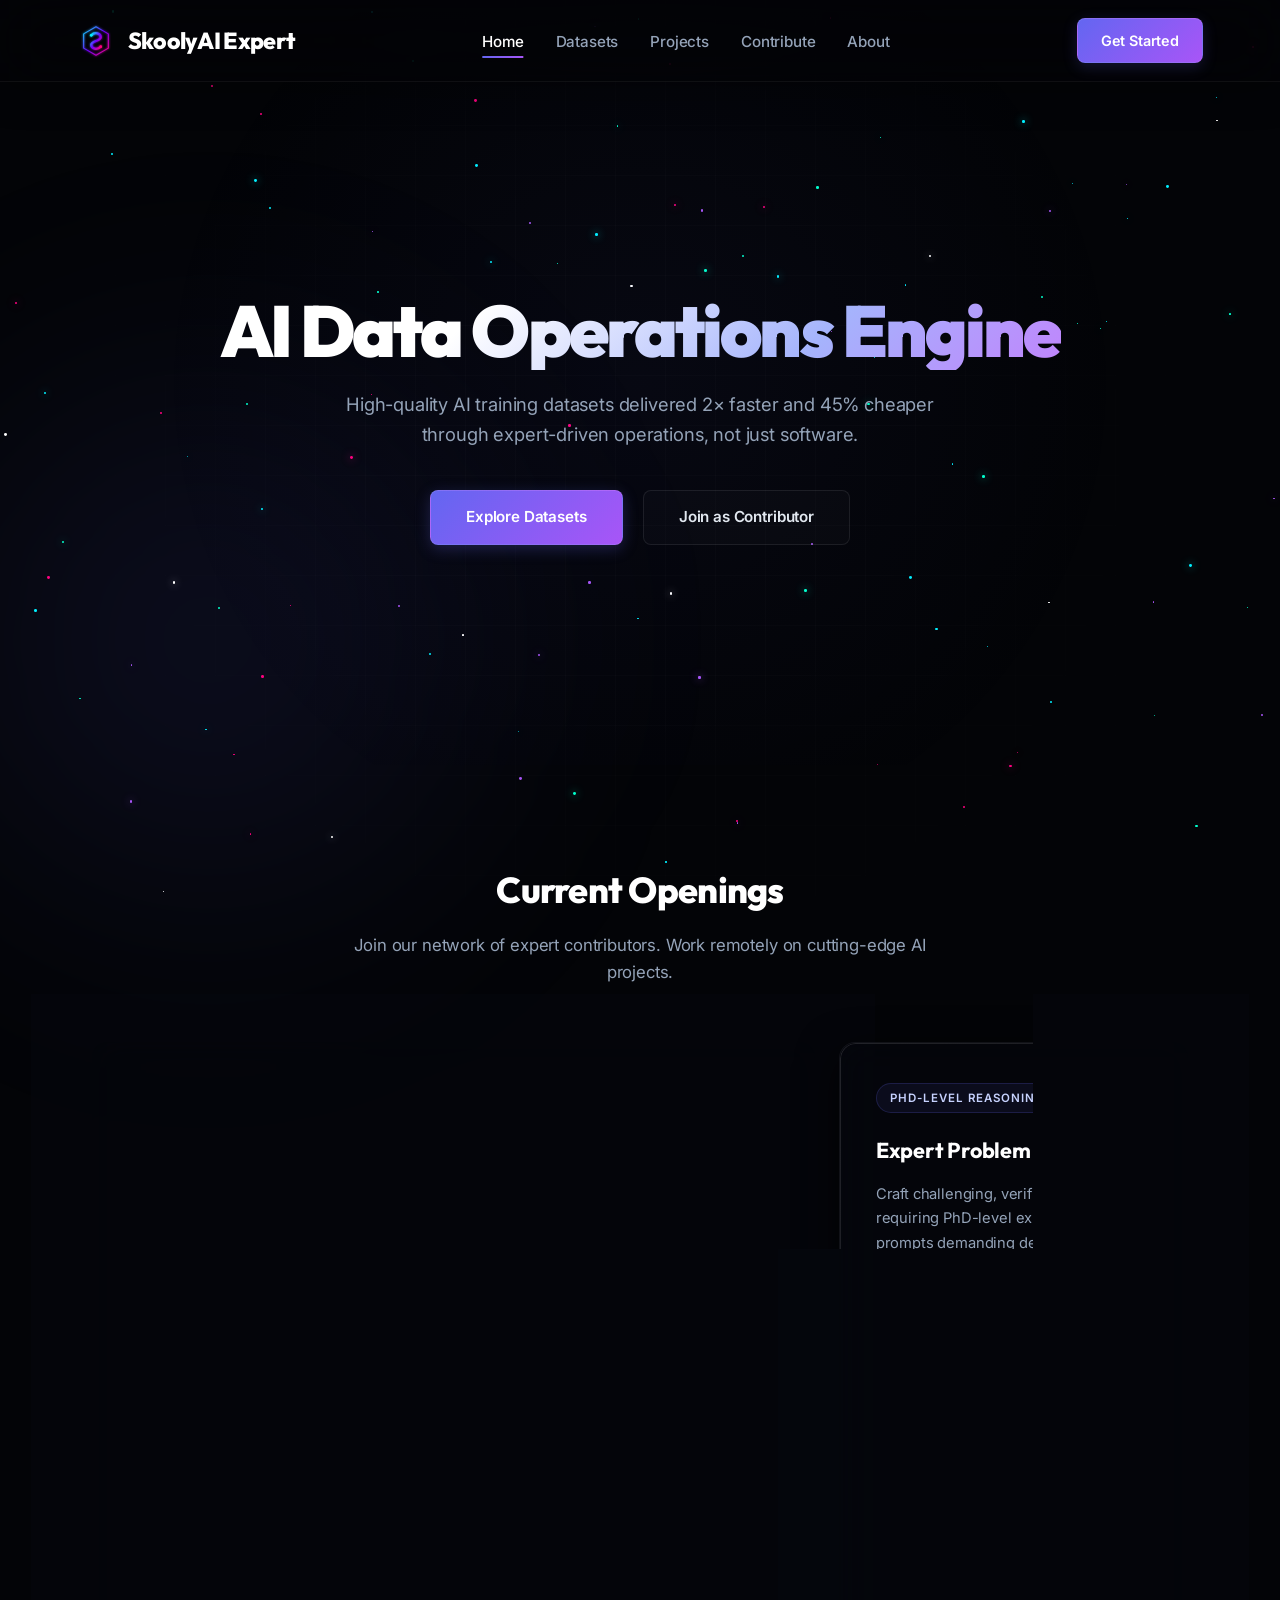
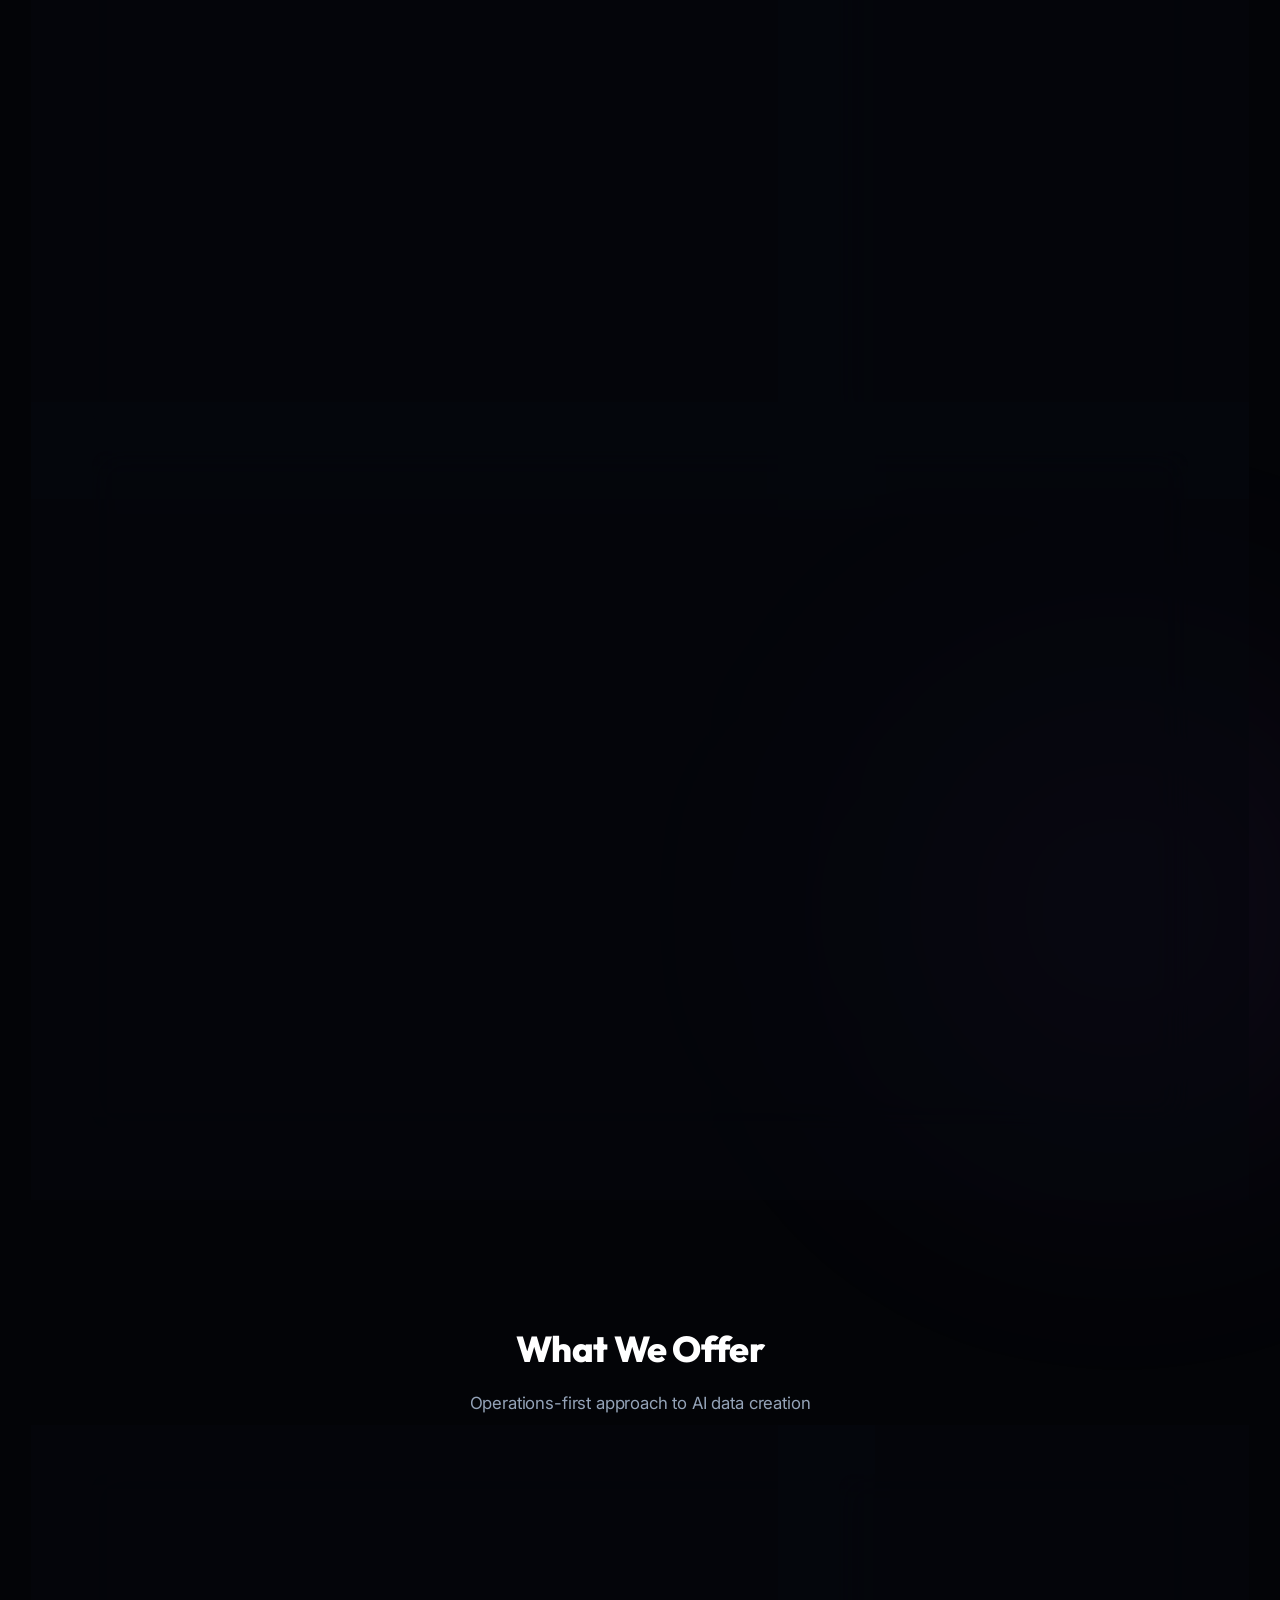
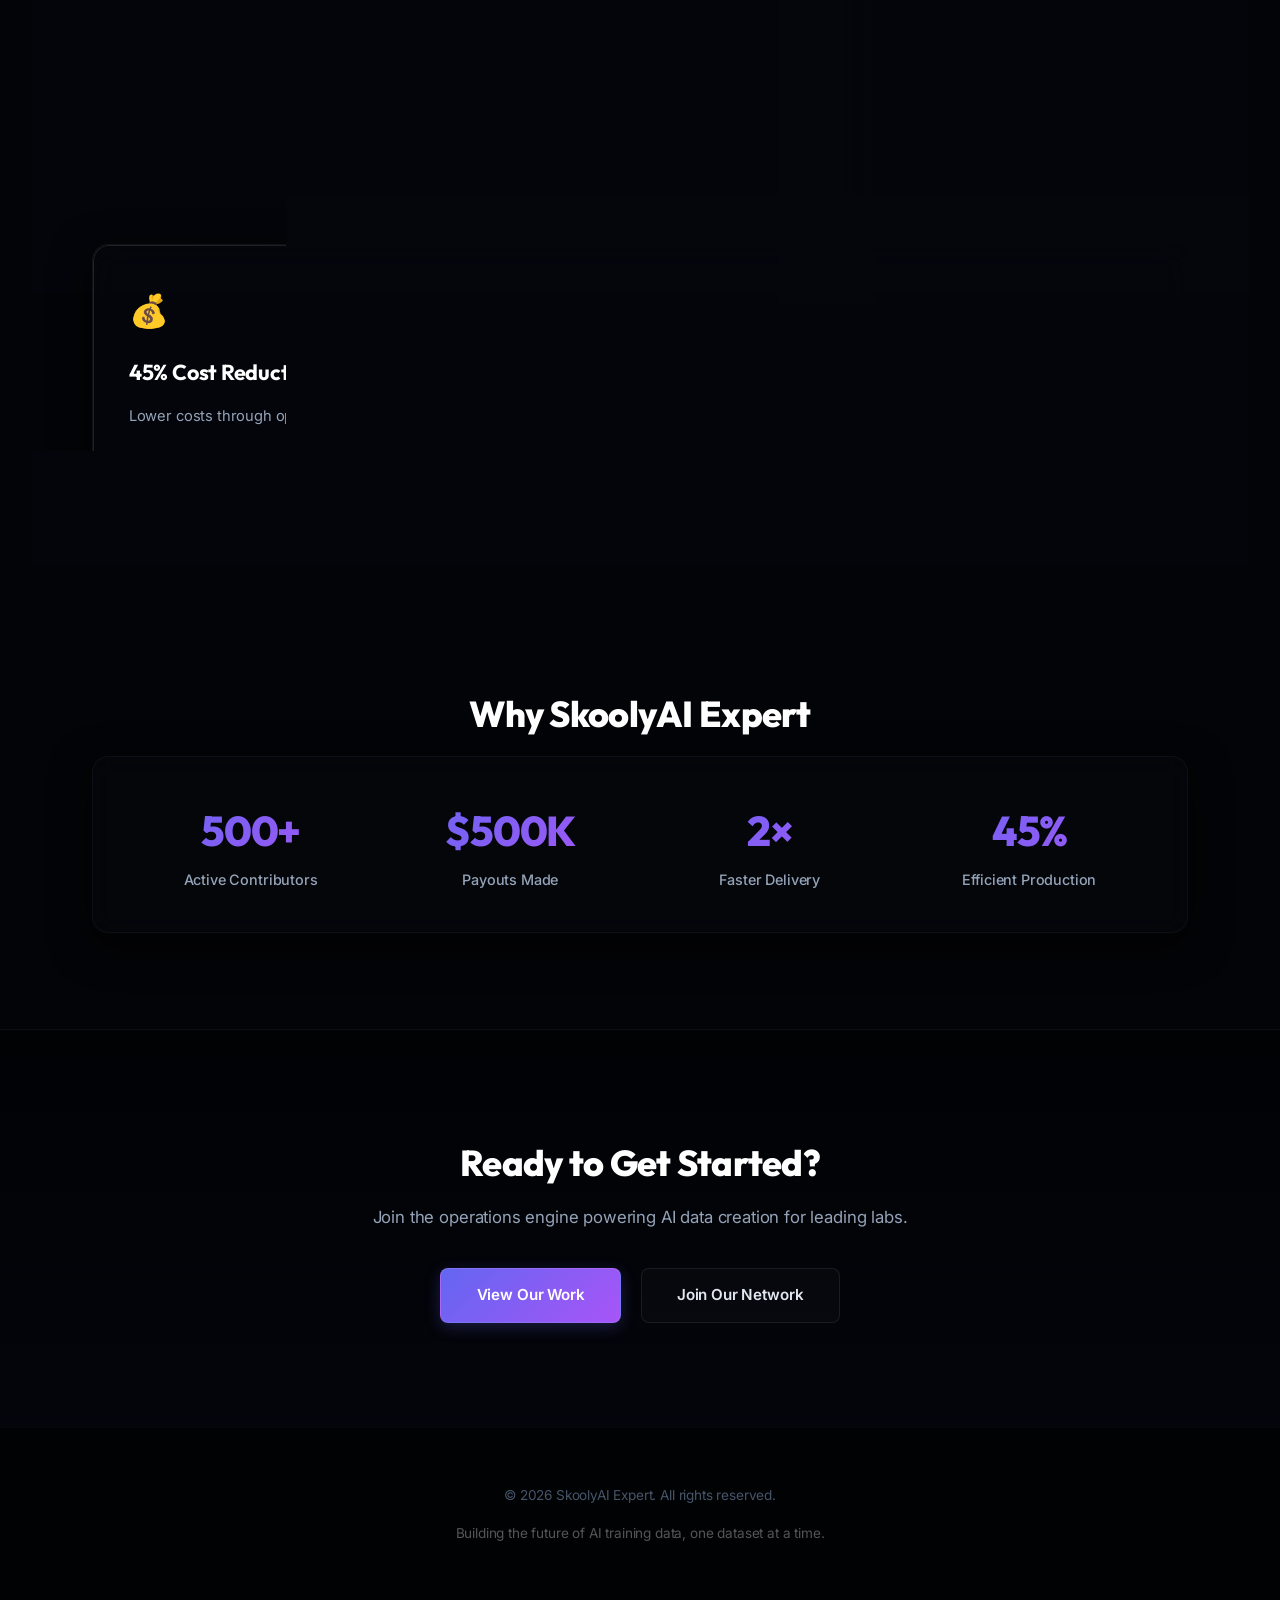
==== commit 1ea9cc9a: "Implement Stripe/Linear-inspired Bento Grid layout, active grid background blueprint, and glowing ca" ====
--- a/index.html
+++ b/index.html
@@ -73,8 +73,8 @@
         <h2 class="section-title">Current Openings</h2>
         <p class="section-subtitle">Join our network of expert contributors. Work remotely on cutting-edge AI projects.</p>
         
-        <div class="openings-grid">
-            <div class="opening-card">
+        <div class="bento-grid">
+            <div class="opening-card span-2">
                 <span class="opening-badge">CLI Benchmarking</span>
                 <h3>Advanced CLI Task Engineer</h3>
                 <p>Design multi-step command-line reasoning tasks that challenge frontier AI models like GPT-5 and Claude Sonnet 4.5. Create deterministic benchmarks with Docker environments and comprehensive test suites.</p>
@@ -130,7 +130,7 @@
                 <a href="contribute.html" class="apply-btn">Apply Now</a>
             </div>
 
-            <div class="opening-card">
+            <div class="opening-card span-3">
                 <span class="opening-badge">Quality Review</span>
                 <h3>Technical Reviewer</h3>
                 <p>Verify and validate expert-created problems across STEM and technical domains. Solve complex challenges independently, compare solutions, and provide detailed feedback to ensure dataset quality.</p>
@@ -163,8 +163,8 @@
     <section class="section">
         <h2 class="section-title">What We Offer</h2>
         <p class="section-subtitle">Operations-first approach to AI data creation</p>
-        <div class="features-grid">
-            <div class="feature-card">
+        <div class="bento-grid">
+            <div class="feature-card span-2">
                 <div class="feature-icon">🧠</div>
                 <h3>Domain Expert Network</h3>
                 <p>Access to 500+ pre-trained contributors including PhDs, engineers, and domain specialists across STEM, finance, and coding ready before projects start.</p>
@@ -174,7 +174,7 @@
                 <h3>2× Faster Delivery</h3>
                 <p>Operations engine built on volume and speed. Giant supply of trained contributors actively consuming tasks means faster project-to-delivery cycles.</p>
             </div>
-            <div class="feature-card">
+            <div class="feature-card span-3">
                 <div class="feature-icon">💰</div>
                 <h3>45% Cost Reduction</h3>
                 <p>Lower costs through operational efficiency and supply volume, not just platform features. Verified through multiple client projects.</p>
--- a/style.css
+++ b/style.css
@@ -1,35 +1,35 @@
 @import url('https://fonts.googleapis.com/css2?family=Inter:wght@300;400;500;600;700&family=Outfit:wght@300;400;500;600;700;800;900&display=swap');
 
 :root {
-    --bg-dark: #05060b;
-    --bg-darker: #020306;
+    --bg-dark: #030407;
+    --bg-darker: #010204;
     --primary: #6366f1;
-    --primary-glow: rgba(99, 102, 241, 0.15);
+    --primary-rgb: 99, 102, 241;
     --secondary: #a855f7;
-    --secondary-glow: rgba(168, 85, 247, 0.15);
+    --secondary-rgb: 168, 85, 247;
     --accent: #00f0ff;
-    --accent-glow: rgba(0, 240, 255, 0.15);
+    --accent-rgb: 0, 240, 255;
     --accent-pink: #ff007f;
-    --accent-pink-glow: rgba(255, 0, 127, 0.15);
     
     --grad-primary: linear-gradient(135deg, var(--primary), var(--secondary));
-    --grad-glow: linear-gradient(135deg, rgba(99, 102, 241, 0.3), rgba(168, 85, 247, 0.3));
-    --grad-border: linear-gradient(135deg, rgba(255, 255, 255, 0.1) 0%, rgba(255, 255, 255, 0.02) 100%);
-    --grad-text: linear-gradient(135deg, #ffffff 15%, #c7d2fe 50%, #e9d5ff 85%);
-    --grad-accent-text: linear-gradient(135deg, #ffffff 10%, #6366f1 50%, #a855f7 90%);
+    --grad-primary-glow: linear-gradient(135deg, rgba(99, 102, 241, 0.4), rgba(168, 85, 247, 0.4));
+    --grad-dark-glass: linear-gradient(135deg, rgba(255, 255, 255, 0.02) 0%, rgba(255, 255, 255, 0.005) 100%);
+    --grad-border: linear-gradient(135deg, rgba(255, 255, 255, 0.08) 0%, rgba(255, 255, 255, 0.02) 100%);
+    --grad-text: linear-gradient(135deg, #ffffff 30%, #a5b4fc 70%, #c084fc 100%);
+    --grad-button-border: linear-gradient(135deg, rgba(255, 255, 255, 0.1) 0%, rgba(255, 255, 255, 0.02) 100%);
     
     --font-heading: 'Outfit', sans-serif;
     --font-body: 'Inter', sans-serif;
     
-    --glass-bg: rgba(255, 255, 255, 0.02);
-    --glass-border: rgba(255, 255, 255, 0.07);
-    --glass-border-hover: rgba(99, 102, 241, 0.3);
-    --glass-shadow: 0 8px 32px 0 rgba(0, 0, 0, 0.5);
-    
-    --transition-smooth: all 0.4s cubic-bezier(0.16, 1, 0.3, 1);
-}
-
-/* Base Styles & Resets */
+    --glass-bg: rgba(6, 8, 14, 0.6);
+    --glass-border: rgba(255, 255, 255, 0.05);
+    --glass-border-hover: rgba(99, 102, 241, 0.25);
+    --glass-shadow: 0 12px 40px 0 rgba(0, 0, 0, 0.7);
+    
+    --transition-smooth: all 0.5s cubic-bezier(0.16, 1, 0.3, 1);
+}
+
+/* Base resets */
 * {
     margin: 0;
     padding: 0;
@@ -43,52 +43,69 @@
 body {
     font-family: var(--font-body);
     background: var(--bg-dark);
-    color: #f3f4f6;
-    line-height: 1.6;
+    color: #e2e8f0;
+    line-height: 1.625;
     overflow-x: hidden;
     position: relative;
+    letter-spacing: -0.01em;
+}
+
+/* Technical blueprint grid background */
+body::before {
+    content: '';
+    position: fixed;
+    inset: 0;
+    background-image: 
+        linear-gradient(rgba(255, 255, 255, 0.015) 1px, transparent 1px),
+        linear-gradient(90deg, rgba(255, 255, 255, 0.015) 1px, transparent 1px);
+    background-size: 50px 50px;
+    background-position: center center;
+    mask-image: radial-gradient(circle at center, black 30%, transparent 80%);
+    -webkit-mask-image: radial-gradient(circle at center, black 30%, transparent 80%);
+    pointer-events: none;
+    z-index: 0;
 }
 
 /* Ambient glow blobs */
 .ambient-glow {
     position: absolute;
-    width: 600px;
-    height: 600px;
-    background: radial-gradient(circle, var(--primary-glow) 0%, transparent 70%);
+    width: 800px;
+    height: 800px;
+    background: radial-gradient(circle, rgba(var(--primary-rgb), 0.12) 0%, transparent 70%);
     border-radius: 50%;
-    top: 10%;
-    left: -10%;
+    top: 5%;
+    left: -15%;
     pointer-events: none;
     z-index: 0;
-    animation: float-slow 20s ease-in-out infinite;
-    filter: blur(80px);
+    animation: float-slow 22s ease-in-out infinite;
+    filter: blur(100px);
 }
 
 .ambient-glow-2 {
     position: absolute;
-    width: 500px;
-    height: 500px;
-    background: radial-gradient(circle, var(--secondary-glow) 0%, transparent 70%);
+    width: 700px;
+    height: 700px;
+    background: radial-gradient(circle, rgba(var(--secondary-rgb), 0.1) 0%, transparent 70%);
     border-radius: 50%;
-    top: 50%;
-    right: -10%;
+    top: 45%;
+    right: -15%;
     pointer-events: none;
     z-index: 0;
-    animation: float-slow-reverse 25s ease-in-out infinite;
-    filter: blur(100px);
+    animation: float-slow-reverse 26s ease-in-out infinite;
+    filter: blur(120px);
 }
 
 @keyframes float-slow {
-    0%, 100% { transform: translateY(0px) scale(1); }
-    50% { transform: translateY(-30px) scale(1.05); }
+    0%, 100% { transform: translateY(0px) scale(1) rotate(0deg); }
+    50% { transform: translateY(-40px) scale(1.06) rotate(10deg); }
 }
 
 @keyframes float-slow-reverse {
-    0%, 100% { transform: translateY(0px) scale(1.05); }
-    50% { transform: translateY(30px) scale(1); }
-}
-
-/* Starfield Background */
+    0%, 100% { transform: translateY(0px) scale(1.06) rotate(0deg); }
+    50% { transform: translateY(40px) scale(1) rotate(-10deg); }
+}
+
+/* Twinkling starfield background */
 .stars {
     position: fixed;
     top: 0;
@@ -102,104 +119,92 @@
 .star {
     position: absolute;
     border-radius: 50%;
-    animation: twinkle 3s infinite alternate, drift-up 25s linear infinite;
+    animation: twinkle 4s infinite alternate, drift-up 28s linear infinite;
 }
 
 @keyframes twinkle {
-    0% { opacity: 0.2; }
-    100% { opacity: 1; }
+    0% { opacity: 0.1; }
+    100% { opacity: 0.8; }
 }
 
 @keyframes drift-up {
     from { transform: translateY(0px); }
-    to { transform: translateY(-120px); }
-}
-
-/* Floating/Drifting glow elements */
-.pulse-circle {
-    position: absolute;
-    border-radius: 50%;
-    background: radial-gradient(circle, var(--primary-glow) 0%, transparent 60%);
-    filter: blur(40px);
-    pointer-events: none;
-    z-index: 0;
-}
-
-/* Typography & Headings */
+    to { transform: translateY(-140px); }
+}
+
+/* Typography styles */
 h1, h2, h3, h4 {
     font-family: var(--font-heading);
-    letter-spacing: -0.02em;
-}
-
-/* Navigation */
+    font-weight: 800;
+    letter-spacing: -0.03em;
+    color: #fff;
+}
+
+/* Floating Navigation */
 .nav {
     position: fixed;
     top: 0;
     width: 100%;
-    background: rgba(5, 6, 11, 0.75);
-    backdrop-filter: blur(24px);
-    -webkit-backdrop-filter: blur(24px);
-    padding: 1.1rem 5%;
+    background: rgba(3, 4, 7, 0.7);
+    backdrop-filter: blur(28px);
+    -webkit-backdrop-filter: blur(28px);
+    padding: 1.15rem 6%;
     display: flex;
     justify-content: space-between;
     align-items: center;
     z-index: 1000;
-    border-bottom: 1px solid rgba(255, 255, 255, 0.05);
-    box-shadow: 0 4px 30px rgba(0, 0, 0, 0.3);
+    border-bottom: 1px solid var(--glass-border);
+    box-shadow: 0 4px 40px rgba(0, 0, 0, 0.4);
     transition: var(--transition-smooth);
 }
 
 .logo {
     display: flex;
     align-items: center;
-    gap: 0.9rem;
-    font-size: 1.5rem;
+    gap: 0.8rem;
+    font-size: 1.45rem;
     font-weight: 800;
     color: #fff;
     text-decoration: none;
     font-family: var(--font-heading);
+    letter-spacing: -0.03em;
 }
 
 .logo-icon {
-    width: 42px;
-    height: 42px;
+    width: 38px;
+    height: 38px;
     display: flex;
     align-items: center;
     justify-content: center;
-    animation: rotate-slow 15s linear infinite;
-}
-
-.logo-icon svg {
-    width: 100%;
-    height: 100%;
-}
-
-@keyframes rotate-slow {
+    animation: spin-logo 20s linear infinite;
+}
+
+@keyframes spin-logo {
     from { transform: rotate(0deg); }
     to { transform: rotate(360deg); }
 }
 
 .nav-links {
     display: flex;
-    gap: 2.2rem;
+    gap: 2rem;
     list-style: none;
     align-items: center;
 }
 
 .nav-links a {
-    color: #9ca3af;
+    color: #94a3b8;
     text-decoration: none;
     transition: var(--transition-smooth);
     position: relative;
     font-weight: 500;
-    font-size: 1rem;
-    padding: 0.4rem 0;
+    font-size: 0.95rem;
+    padding: 0.35rem 0;
 }
 
 .nav-links a::after {
     content: '';
     position: absolute;
-    bottom: 0;
+    bottom: -2px;
     left: 50%;
     width: 0;
     height: 2px;
@@ -221,35 +226,37 @@
 .cta-button {
     background: var(--grad-primary);
     color: #fff;
-    padding: 0.65rem 1.6rem;
+    padding: 0.6rem 1.45rem;
     border-radius: 8px;
     text-decoration: none;
     font-weight: 600;
-    transition: var(--transition-smooth);
-    box-shadow: 0 4px 15px rgba(99, 102, 241, 0.25);
-    font-size: 0.95rem;
+    font-size: 0.9rem;
+    transition: var(--transition-smooth);
+    border: 1px solid rgba(255, 255, 255, 0.1);
+    box-shadow: 0 4px 15px rgba(var(--primary-rgb), 0.2);
 }
 
 .cta-button:hover {
     transform: translateY(-2px);
-    box-shadow: 0 10px 25px rgba(99, 102, 241, 0.4);
-}
-
-/* Hamburger menu (Mobile Navigation) */
+    box-shadow: 0 8px 24px rgba(var(--primary-rgb), 0.4);
+    border-color: rgba(255, 255, 255, 0.25);
+}
+
+/* Hamburger menu (Mobile nav toggle) */
 .hamburger {
     display: none;
     flex-direction: column;
-    gap: 6px;
+    gap: 5px;
     cursor: pointer;
     background: none;
     border: none;
-    padding: 0.5rem;
+    padding: 0.4rem;
     z-index: 1100;
 }
 
 .hamburger span {
     display: block;
-    width: 24px;
+    width: 22px;
     height: 2px;
     background: #fff;
     transition: var(--transition-smooth);
@@ -257,48 +264,102 @@
 
 /* Hero Section */
 .hero {
-    min-height: 90vh;
+    min-height: 85vh;
     display: flex;
     align-items: center;
     justify-content: center;
     text-align: center;
-    padding: 10rem 5% 5rem;
-    background: radial-gradient(circle at 50% 50%, rgba(99, 102, 241, 0.08) 0%, transparent 60%);
+    padding: 9rem 6% 4.5rem;
+    background: radial-gradient(circle at center, rgba(var(--primary-rgb), 0.05) 0%, transparent 65%);
     position: relative;
     overflow: hidden;
 }
 
-.hero::before {
-    content: '';
-    position: absolute;
-    width: 700px;
-    height: 700px;
-    background: radial-gradient(circle, var(--primary-glow) 0%, transparent 70%);
-    border-radius: 50%;
-    top: 50%;
-    left: 50%;
-    transform: translate(-50%, -50%);
-    animation: pulse-glow 6s ease-in-out infinite alternate;
-    filter: blur(60px);
-    pointer-events: none;
-}
-
-@keyframes pulse-glow {
-    0% { transform: translate(-50%, -50%) scale(0.95); opacity: 0.5; }
-    100% { transform: translate(-50%, -50%) scale(1.15); opacity: 0.8; }
-}
-
 .hero-content {
-    max-width: 900px;
+    max-width: 850px;
     position: relative;
     z-index: 1;
 }
 
 .hero h1 {
-    font-size: 5rem;
-    font-weight: 800;
-    line-height: 1.1;
-    margin-bottom: 1.5rem;
+    font-size: 4.5rem;
+    font-weight: 900;
+    line-height: 1.08;
+    margin-bottom: 1.25rem;
+    background: var(--grad-text);
+    -webkit-background-clip: text;
+    -webkit-text-fill-color: transparent;
+    background-clip: text;
+    letter-spacing: -0.04em;
+}
+
+.hero p {
+    font-size: 1.15rem;
+    color: #94a3b8;
+    margin-bottom: 2.5rem;
+    max-width: 650px;
+    margin-left: auto;
+    margin-right: auto;
+}
+
+.hero-buttons {
+    display: flex;
+    gap: 1.25rem;
+    justify-content: center;
+    flex-wrap: wrap;
+}
+
+.button-primary {
+    background: var(--grad-primary);
+    color: #fff;
+    padding: 0.9rem 2.2rem;
+    border-radius: 8px;
+    text-decoration: none;
+    font-weight: 600;
+    font-size: 0.95rem;
+    transition: var(--transition-smooth);
+    border: 1px solid rgba(255, 255, 255, 0.1);
+    box-shadow: 0 4px 15px rgba(var(--primary-rgb), 0.25);
+}
+
+.button-primary:hover {
+    transform: translateY(-2px);
+    box-shadow: 0 10px 25px rgba(var(--primary-rgb), 0.45);
+    border-color: rgba(255, 255, 255, 0.2);
+}
+
+.button-secondary {
+    background: rgba(255, 255, 255, 0.02);
+    color: #e2e8f0;
+    padding: 0.9rem 2.2rem;
+    border: 1px solid rgba(255, 255, 255, 0.08);
+    border-radius: 8px;
+    text-decoration: none;
+    font-weight: 600;
+    font-size: 0.95rem;
+    transition: var(--transition-smooth);
+}
+
+.button-secondary:hover {
+    background: rgba(255, 255, 255, 0.06);
+    border-color: rgba(255, 255, 255, 0.15);
+    color: #fff;
+    transform: translateY(-2px);
+}
+
+/* Inner Page Header Sections */
+.page-header {
+    background: radial-gradient(circle at top, rgba(var(--secondary-rgb), 0.04) 0%, transparent 60%);
+    padding: 9rem 6% 3.5rem;
+    text-align: center;
+    border-bottom: 1px solid rgba(255, 255, 255, 0.02);
+    position: relative;
+    z-index: 1;
+}
+
+.page-header h1 {
+    font-size: 3.2rem;
+    margin-bottom: 0.8rem;
     background: var(--grad-text);
     -webkit-background-clip: text;
     -webkit-text-fill-color: transparent;
@@ -306,126 +367,77 @@
     letter-spacing: -0.03em;
 }
 
-.hero p {
-    font-size: 1.25rem;
-    color: #9ca3af;
-    margin-bottom: 3rem;
-    font-weight: 400;
-    max-width: 720px;
-    margin-left: auto;
-    margin-right: auto;
-}
-
-.hero-buttons {
-    display: flex;
-    gap: 1.5rem;
-    justify-content: center;
-    flex-wrap: wrap;
-}
-
-.button-primary {
-    background: var(--grad-primary);
-    color: #fff;
-    padding: 1rem 2.5rem;
-    border-radius: 10px;
-    text-decoration: none;
-    font-weight: 600;
-    font-size: 1.05rem;
-    transition: var(--transition-smooth);
-    box-shadow: 0 4px 20px rgba(99, 102, 241, 0.3);
-}
-
-.button-primary:hover {
-    transform: translateY(-3px);
-    box-shadow: 0 12px 30px rgba(99, 102, 241, 0.5);
-}
-
-.button-secondary {
-    background: rgba(255, 255, 255, 0.03);
-    color: #fff;
-    padding: 1rem 2.5rem;
-    border: 1px solid rgba(255, 255, 255, 0.1);
-    border-radius: 10px;
-    text-decoration: none;
-    font-weight: 600;
-    font-size: 1.05rem;
-    transition: var(--transition-smooth);
-}
-
-.button-secondary:hover {
-    background: rgba(255, 255, 255, 0.08);
-    border-color: rgba(255, 255, 255, 0.2);
-    transform: translateY(-3px);
-}
-
-/* Page Header Sections (Inner Pages) */
-.page-header {
-    background: radial-gradient(circle at top, rgba(168, 85, 247, 0.05) 0%, transparent 60%);
-    padding: 9rem 5% 4rem;
-    text-align: center;
-    border-bottom: 1px solid rgba(255, 255, 255, 0.03);
-    position: relative;
-    z-index: 1;
-}
-
-.page-header h1 {
-    font-size: 3.5rem;
-    font-weight: 800;
-    margin-bottom: 1rem;
-    background: var(--grad-text);
-    -webkit-background-clip: text;
-    -webkit-text-fill-color: transparent;
-    background-clip: text;
-    letter-spacing: -0.02em;
-}
-
 .page-header p {
-    font-size: 1.15rem;
-    color: #9ca3af;
-    max-width: 700px;
+    font-size: 1.1rem;
+    color: #94a3b8;
+    max-width: 650px;
     margin: 0 auto;
-    font-weight: 400;
-}
-
-/* Layout & Sections */
+}
+
+/* Base Layout & Layout Sections */
 .section {
-    padding: 6.5rem 5%;
-    max-width: 1300px;
+    padding: 6rem 6%;
+    max-width: 1250px;
     margin: 0 auto;
     position: relative;
     z-index: 1;
 }
 
 .section-title {
-    font-size: 2.5rem;
+    font-size: 2.25rem;
     font-weight: 800;
     text-align: center;
-    margin-bottom: 1rem;
-    color: #fff;
+    margin-bottom: 0.75rem;
     letter-spacing: -0.02em;
 }
 
 .section-subtitle {
     text-align: center;
-    color: #9ca3af;
-    font-size: 1.1rem;
-    margin-bottom: 4rem;
-    font-weight: 400;
-}
-
-/* Grid Systems */
-.openings-grid,
-.features-grid,
-.values-grid,
-.team-grid,
-.datasets-grid {
+    color: #94a3b8;
+    font-size: 1.05rem;
+    margin-bottom: 3.5rem;
+    max-width: 600px;
+    margin-left: auto;
+    margin-right: auto;
+}
+
+/* Bento Grid System & Sizing */
+.bento-grid {
     display: grid;
-    grid-template-columns: repeat(auto-fit, minmax(330px, 1fr));
-    gap: 2rem;
+    grid-template-columns: repeat(3, 1fr);
+    gap: 1.5rem;
     margin-top: 2.5rem;
 }
 
-/* Card Design System */
+.span-2 {
+    grid-column: span 2;
+}
+
+.span-3 {
+    grid-column: span 3;
+}
+
+@media (max-width: 1024px) {
+    .bento-grid {
+        grid-template-columns: repeat(2, 1fr);
+    }
+    
+    .span-2, .span-3 {
+        grid-column: span 2;
+    }
+}
+
+@media (max-width: 768px) {
+    .bento-grid {
+        grid-template-columns: 1fr;
+    }
+    
+    .span-2, .span-3 {
+        grid-column: span 1;
+    }
+}
+
+/* Bento/Glass Card styling */
 .opening-card,
 .feature-card,
 .value-card,
@@ -436,18 +448,18 @@
     background: var(--glass-bg);
     border: 1px solid var(--glass-border);
     border-radius: 16px;
-    padding: 2.5rem 2rem;
+    padding: 2.5rem 2.25rem;
     transition: var(--transition-smooth);
     position: relative;
     overflow: hidden;
     box-shadow: var(--glass-shadow);
-    backdrop-filter: blur(12px);
-    -webkit-backdrop-filter: blur(12px);
+    backdrop-filter: blur(16px);
+    -webkit-backdrop-filter: blur(16px);
     display: flex;
     flex-direction: column;
 }
 
-/* Border Gradient Glow on Hover */
+/* Inner border overlay for card definition */
 .opening-card::before,
 .feature-card::before,
 .value-card::before,
@@ -460,7 +472,7 @@
     inset: 0;
     border-radius: 16px;
     padding: 1px;
-    background: linear-gradient(135deg, rgba(255, 255, 255, 0.15) 0%, rgba(255, 255, 255, 0.03) 100%);
+    background: linear-gradient(135deg, rgba(255, 255, 255, 0.12) 0%, rgba(255, 255, 255, 0.02) 100%);
     -webkit-mask: linear-gradient(#fff 0 0) content-box, linear-gradient(#fff 0 0);
     -webkit-mask-composite: xor;
     mask-composite: exclude;
@@ -475,7 +487,7 @@
 .dataset-card:hover::before,
 .project-card:hover::before,
 .path-card:hover::before {
-    background: linear-gradient(135deg, var(--primary) 0%, var(--secondary) 100%);
+    background: var(--grad-primary-glow);
 }
 
 .opening-card:hover,
@@ -485,28 +497,62 @@
 .dataset-card:hover,
 .project-card:hover,
 .path-card:hover {
-    transform: translateY(-6px);
-    border-color: rgba(99, 102, 241, 0.2);
-    box-shadow: 0 20px 40px rgba(0, 0, 0, 0.6), 0 0 20px rgba(99, 102, 241, 0.1);
-}
-
-/* Opening Card Details */
+    transform: translateY(-4px);
+    border-color: rgba(var(--primary-rgb), 0.2);
+    box-shadow: 0 20px 45px rgba(0, 0, 0, 0.6), 0 0 25px rgba(var(--primary-rgb), 0.08);
+}
+
+/* Glow gradient trail in card corner */
+.opening-card::after,
+.feature-card::after,
+.value-card::after,
+.team-card::after,
+.dataset-card::after,
+.project-card::after,
+.path-card::after {
+    content: '';
+    position: absolute;
+    width: 150px;
+    height: 150px;
+    background: radial-gradient(circle, rgba(var(--primary-rgb), 0.15) 0%, transparent 70%);
+    border-radius: 50%;
+    top: -75px;
+    right: -75px;
+    pointer-events: none;
+    transition: var(--transition-smooth);
+}
+
+.opening-card:hover::after,
+.feature-card:hover::after,
+.value-card:hover::after,
+.team-card:hover::after,
+.dataset-card:hover::after,
+.project-card:hover::after,
+.path-card:hover::after {
+    width: 250px;
+    height: 250px;
+    top: -125px;
+    right: -125px;
+    background: radial-gradient(circle, rgba(var(--secondary-rgb), 0.22) 0%, transparent 70%);
+}
+
+/* Card Badge component styling */
 .opening-badge,
 .dataset-badge,
 .project-badge,
 .team-badge {
     display: inline-block;
-    background: rgba(99, 102, 241, 0.1);
-    color: #a5b4fc;
-    border: 1px solid rgba(99, 102, 241, 0.2);
-    padding: 0.35rem 0.9rem;
-    border-radius: 30px;
-    font-size: 0.8rem;
+    background: rgba(var(--primary-rgb), 0.08);
+    color: #c7d2fe;
+    border: 1px solid rgba(var(--primary-rgb), 0.2);
+    padding: 0.3rem 0.85rem;
+    border-radius: 20px;
+    font-size: 0.72rem;
     font-weight: 600;
     margin-bottom: 1.25rem;
     width: fit-content;
     text-transform: uppercase;
-    letter-spacing: 0.05em;
+    letter-spacing: 0.08em;
 }
 
 .opening-card h3,
@@ -516,10 +562,11 @@
 .dataset-card h3,
 .project-card h3,
 .path-card h2 {
-    font-size: 1.4rem;
-    margin-bottom: 0.9rem;
+    font-size: 1.35rem;
+    margin-bottom: 0.85rem;
     color: #fff;
     font-weight: 700;
+    letter-spacing: -0.01em;
 }
 
 .opening-card p,
@@ -529,26 +576,26 @@
 .dataset-card p,
 .project-card p,
 .path-card p {
-    color: #9ca3af;
-    font-size: 0.95rem;
-    line-height: 1.7;
+    color: #94a3b8;
+    font-size: 0.92rem;
+    line-height: 1.65;
     margin-bottom: 1.5rem;
     flex-grow: 1;
     font-weight: 400;
 }
 
 .opening-requirements {
-    background: rgba(255, 255, 255, 0.01);
+    background: rgba(255, 255, 255, 0.005);
     border-left: 2px solid var(--primary);
-    padding: 1rem;
+    padding: 1rem 1.15rem;
     margin: 1.25rem 0;
     border-radius: 0 8px 8px 0;
 }
 
 .opening-requirements h4 {
     color: #a5b4fc;
-    font-size: 0.9rem;
-    margin-bottom: 0.6rem;
+    font-size: 0.88rem;
+    margin-bottom: 0.5rem;
     font-weight: 600;
 }
 
@@ -557,15 +604,15 @@
 }
 
 .opening-requirements li {
-    color: #9ca3af;
-    font-size: 0.85rem;
-    margin-bottom: 0.4rem;
-    padding-left: 1rem;
+    color: #94a3b8;
+    font-size: 0.84rem;
+    margin-bottom: 0.35rem;
+    padding-left: 0.9rem;
     position: relative;
 }
 
 .opening-requirements li::before {
-    content: '•';
+    content: '→';
     position: absolute;
     left: 0;
     color: var(--secondary);
@@ -574,16 +621,16 @@
 .opening-tags,
 .dataset-tags {
     display: flex;
-    gap: 0.6rem;
+    gap: 0.5rem;
     flex-wrap: wrap;
     margin-bottom: 1.5rem;
 }
 
 .tag {
-    background: rgba(255, 255, 255, 0.03);
-    color: #d1d5db;
+    background: rgba(255, 255, 255, 0.02);
+    color: #cbd5e1;
     border: 1px solid rgba(255, 255, 255, 0.05);
-    padding: 0.25rem 0.75rem;
+    padding: 0.2rem 0.7rem;
     border-radius: 6px;
     font-size: 0.75rem;
     font-weight: 500;
@@ -591,45 +638,46 @@
 
 .apply-btn,
 .view-btn {
-    background: rgba(255, 255, 255, 0.03);
-    color: #fff;
-    padding: 0.8rem;
-    border-radius: 8px;
+    background: rgba(255, 255, 255, 0.02);
+    color: #fff;
+    padding: 0.75rem 1.2rem;
+    border-radius: 6px;
     text-decoration: none;
     font-weight: 600;
     text-align: center;
-    font-size: 0.95rem;
-    border: 1px solid rgba(255, 255, 255, 0.08);
+    font-size: 0.9rem;
+    border: 1px solid rgba(255, 255, 255, 0.06);
     transition: var(--transition-smooth);
 }
 
 .apply-btn:hover,
 .view-btn:hover {
     background: var(--grad-primary);
-    border-color: transparent;
-    box-shadow: 0 4px 15px rgba(99, 102, 241, 0.25);
-}
-
-/* Feature Cards Icon & layout */
+    border-color: rgba(255, 255, 255, 0.15);
+    box-shadow: 0 4px 15px rgba(var(--primary-rgb), 0.25);
+}
+
+/* Feature cards icon decoration */
 .feature-icon,
 .value-icon,
 .path-icon {
-    font-size: 2.2rem;
-    margin-bottom: 1.25rem;
-    display: block;
-}
-
-/* Statistics Panel styling */
+    font-size: 2rem;
+    margin-bottom: 1.15rem;
+    display: inline-block;
+}
+
+/* Statistics components */
 .stats {
     display: grid;
-    grid-template-columns: repeat(auto-fit, minmax(200px, 1fr));
+    grid-template-columns: repeat(auto-fit, minmax(180px, 1fr));
     gap: 1.5rem;
-    background: rgba(255, 255, 255, 0.01);
-    border: 1px solid rgba(255, 255, 255, 0.05);
+    background: rgba(6, 8, 14, 0.5);
+    border: 1px solid rgba(255, 255, 255, 0.04);
     border-radius: 16px;
-    padding: 3rem 2rem;
-    backdrop-filter: blur(10px);
-    -webkit-backdrop-filter: blur(10px);
+    padding: 2.5rem;
+    backdrop-filter: blur(12px);
+    -webkit-backdrop-filter: blur(12px);
+    box-shadow: var(--glass-shadow);
 }
 
 .stat-item {
@@ -638,60 +686,57 @@
 
 .stat-item h4,
 .stats-row .stat-item h3 {
-    font-size: 2.8rem;
+    font-size: 2.6rem;
     font-weight: 800;
     background: var(--grad-primary);
     -webkit-background-clip: text;
     -webkit-text-fill-color: transparent;
     background-clip: text;
-    margin-bottom: 0.4rem;
+    margin-bottom: 0.25rem;
+    letter-spacing: -0.03em;
 }
 
 .stat-item p {
-    font-size: 0.95rem;
-    color: #9ca3af;
+    font-size: 0.9rem;
+    color: #94a3b8;
     font-weight: 500;
 }
 
-/* CTA Section Styles */
+/* CTA panels */
 .cta-section {
     text-align: center;
-    background: linear-gradient(to top, rgba(99, 102, 241, 0.04) 0%, transparent 100%), var(--bg-darker);
-    border-top: 1px solid rgba(255, 255, 255, 0.04);
-    padding: 6rem 5%;
+    background: linear-gradient(to top, rgba(var(--primary-rgb), 0.03) 0%, transparent 100%), var(--bg-darker);
+    border-top: 1px solid rgba(255, 255, 255, 0.03);
+    padding: 6.5rem 6%;
 }
 
 .cta-section h2 {
-    font-size: 2.5rem;
+    font-size: 2.25rem;
     font-weight: 800;
-    margin-bottom: 1rem;
-    color: #fff;
+    margin-bottom: 0.75rem;
+    letter-spacing: -0.02em;
 }
 
 .cta-section p {
-    font-size: 1.1rem;
-    color: #9ca3af;
-    margin-bottom: 2.5rem;
-    max-width: 600px;
+    font-size: 1.05rem;
+    color: #94a3b8;
+    margin-bottom: 2.25rem;
+    max-width: 550px;
     margin-left: auto;
     margin-right: auto;
 }
 
-.cta-section .button-primary {
-    display: inline-block;
-}
-
-/* Team Page - Specific styles */
+/* Team layout page details */
 .story-section {
-    max-width: 800px;
+    max-width: 760px;
     margin: 0 auto;
 }
 
 .story-section p {
-    font-size: 1.1rem;
-    color: #9ca3af;
-    margin-bottom: 1.75rem;
-    line-height: 1.8;
+    font-size: 1.05rem;
+    color: #94a3b8;
+    margin-bottom: 1.5rem;
+    line-height: 1.7;
 }
 
 .story-section .highlight {
@@ -700,44 +745,44 @@
 }
 
 .role {
-    font-size: 0.9rem;
+    font-size: 0.85rem;
     color: var(--secondary);
     font-weight: 600;
-    margin-bottom: 1rem;
+    margin-bottom: 0.9rem;
     text-transform: uppercase;
-    letter-spacing: 0.05em;
-}
-
-/* Project Page Details */
+    letter-spacing: 0.08em;
+}
+
+/* Projects grid styling */
 .projects-grid {
     display: flex;
     flex-direction: column;
-    gap: 3rem;
-    margin-top: 3rem;
+    gap: 2rem;
+    margin-top: 2rem;
 }
 
 .project-card {
-    padding: 3rem;
+    padding: 2.5rem;
 }
 
 .project-header {
-    margin-bottom: 1.5rem;
+    margin-bottom: 1.25rem;
 }
 
 .project-details {
     display: grid;
     grid-template-columns: 1fr 1fr;
-    gap: 2rem;
-    margin-top: 2rem;
-    border-top: 1px solid rgba(255, 255, 255, 0.05);
-    padding-top: 2rem;
+    gap: 1.5rem;
+    margin-top: 1.75rem;
+    border-top: 1px solid rgba(255, 255, 255, 0.04);
+    padding-top: 1.75rem;
 }
 
 .detail-box h4 {
     color: #fff;
-    font-size: 1rem;
+    font-size: 0.95rem;
     font-weight: 600;
-    margin-bottom: 0.8rem;
+    margin-bottom: 0.6rem;
 }
 
 .detail-box ul {
@@ -745,11 +790,11 @@
 }
 
 .detail-box li {
-    color: #9ca3af;
-    font-size: 0.9rem;
-    margin-bottom: 0.5rem;
+    color: #94a3b8;
+    font-size: 0.88rem;
+    margin-bottom: 0.4rem;
     position: relative;
-    padding-left: 1rem;
+    padding-left: 0.9rem;
 }
 
 .detail-box li::before {
@@ -763,53 +808,54 @@
     display: flex;
     justify-content: space-around;
     align-items: center;
-    background: rgba(255, 255, 255, 0.01);
-    border: 1px solid rgba(255, 255, 255, 0.05);
+    background: rgba(6, 8, 14, 0.5);
+    border: 1px solid rgba(255, 255, 255, 0.04);
     border-radius: 16px;
-    padding: 2.5rem;
-    margin-bottom: 4rem;
+    padding: 2rem;
+    margin-bottom: 3.5rem;
     flex-wrap: wrap;
-    gap: 2rem;
-}
-
-/* Datasets specifications layout */
+    gap: 1.5rem;
+    box-shadow: var(--glass-shadow);
+}
+
+/* Datasets specifications */
 .dataset-specs {
-    margin: 1.25rem 0;
-    border-top: 1px solid rgba(255, 255, 255, 0.05);
-    padding-top: 1.25rem;
+    margin: 1.15rem 0;
+    border-top: 1px solid rgba(255, 255, 255, 0.04);
+    padding-top: 1.15rem;
 }
 
 .dataset-specs h4 {
     color: #fff;
-    font-size: 0.95rem;
-    margin-bottom: 0.75rem;
+    font-size: 0.9rem;
+    margin-bottom: 0.65rem;
 }
 
 .spec-list {
     display: grid;
     grid-template-columns: 1fr 1fr;
-    gap: 0.8rem;
+    gap: 0.75rem;
 }
 
 .spec-item {
     display: flex;
     align-items: center;
-    gap: 0.5rem;
-    font-size: 0.85rem;
-    color: #9ca3af;
-}
-
-/* Onboarding path card customization */
+    gap: 0.45rem;
+    font-size: 0.84rem;
+    color: #94a3b8;
+}
+
+/* Onboarding path cards container */
 .paths-container {
     display: grid;
-    grid-template-columns: repeat(auto-fit, minmax(330px, 1fr));
-    gap: 2.5rem;
-    margin-top: 3.5rem;
+    grid-template-columns: repeat(auto-fit, minmax(320px, 1fr));
+    gap: 2rem;
+    margin-top: 3rem;
     text-align: left;
 }
 
 .path-features {
-    margin: 1.5rem 0;
+    margin: 1.25rem 0;
 }
 
 .path-features ul {
@@ -817,11 +863,11 @@
 }
 
 .path-features li {
-    color: #9ca3af;
-    font-size: 0.9rem;
-    margin-bottom: 0.6rem;
+    color: #94a3b8;
+    font-size: 0.88rem;
+    margin-bottom: 0.5rem;
     position: relative;
-    padding-left: 1.25rem;
+    padding-left: 1.15rem;
 }
 
 .path-features li::before {
@@ -832,9 +878,10 @@
 }
 
 .path-button {
-    background: var(--grad-primary);
-    color: #fff;
-    padding: 1rem;
+    background: rgba(255, 255, 255, 0.02);
+    border: 1px solid rgba(255, 255, 255, 0.08);
+    color: #fff;
+    padding: 0.9rem;
     border-radius: 8px;
     text-decoration: none;
     font-weight: 600;
@@ -844,21 +891,23 @@
 }
 
 .path-button:hover {
+    background: var(--grad-primary);
+    border-color: rgba(255, 255, 255, 0.15);
     transform: translateY(-2px);
-    box-shadow: 0 8px 20px rgba(99, 102, 241, 0.3);
+    box-shadow: 0 8px 20px rgba(var(--primary-rgb), 0.3);
 }
 
 /* Form Styles & Controls (contribute.html) */
 .form-container {
-    max-width: 750px;
-    margin: 3rem auto 0;
-    background: var(--glass-bg);
+    max-width: 700px;
+    margin: 2.5rem auto 0;
+    background: rgba(6, 8, 14, 0.5);
     border: 1px solid var(--glass-border);
-    border-radius: 20px;
-    padding: 4rem 3rem;
+    border-radius: 16px;
+    padding: 3.5rem 2.5rem;
     box-shadow: var(--glass-shadow);
-    backdrop-filter: blur(12px);
-    -webkit-backdrop-filter: blur(12px);
+    backdrop-filter: blur(16px);
+    -webkit-backdrop-filter: blur(16px);
     position: relative;
 }
 
@@ -866,7 +915,7 @@
     content: '';
     position: absolute;
     inset: 0;
-    border-radius: 20px;
+    border-radius: 16px;
     padding: 1px;
     background: linear-gradient(135deg, rgba(255, 255, 255, 0.1) 0%, rgba(255, 255, 255, 0.02) 100%);
     -webkit-mask: linear-gradient(#fff 0 0) content-box, linear-gradient(#fff 0 0);
@@ -880,15 +929,15 @@
 }
 
 .form-group {
-    margin-bottom: 2rem;
+    margin-bottom: 1.75rem;
 }
 
 .form-group label {
     display: block;
-    font-size: 0.9rem;
+    font-size: 0.85rem;
     font-weight: 600;
     color: #fff;
-    margin-bottom: 0.6rem;
+    margin-bottom: 0.5rem;
 }
 
 .form-group input[type="text"],
@@ -898,12 +947,12 @@
 .form-group select,
 .form-group textarea {
     width: 100%;
-    background: rgba(0, 0, 0, 0.25);
-    border: 1px solid rgba(255, 255, 255, 0.1);
-    color: #fff;
-    padding: 0.9rem 1.1rem;
-    border-radius: 8px;
-    font-size: 0.95rem;
+    background: rgba(0, 0, 0, 0.3);
+    border: 1px solid rgba(255, 255, 255, 0.08);
+    color: #fff;
+    padding: 0.8rem 1rem;
+    border-radius: 6px;
+    font-size: 0.92rem;
     transition: var(--transition-smooth);
     font-family: var(--font-body);
 }
@@ -912,24 +961,24 @@
 .form-group select:focus,
 .form-group textarea:focus {
     outline: none;
-    border-color: var(--primary);
-    background: rgba(0, 0, 0, 0.4);
-    box-shadow: 0 0 0 3px rgba(99, 102, 241, 0.15);
+    border-color: rgba(var(--primary-rgb), 0.5);
+    background: rgba(0, 0, 0, 0.45);
+    box-shadow: 0 0 0 3px rgba(var(--primary-rgb), 0.12);
 }
 
 .form-group select option {
-    background: #0f1015;
+    background: #06080e;
     color: #fff;
 }
 
 .form-note {
-    font-size: 0.8rem;
-    color: #6b7280;
-    margin-top: 0.4rem;
+    font-size: 0.78rem;
+    color: #64748b;
+    margin-top: 0.35rem;
 }
 
 .form-group textarea {
-    height: 140px;
+    height: 120px;
     resize: vertical;
 }
 
@@ -937,24 +986,25 @@
     width: 100%;
     background: var(--grad-primary);
     color: #fff;
-    border: none;
-    padding: 1.1rem;
+    border: 1px solid rgba(255, 255, 255, 0.1);
+    padding: 0.95rem;
     border-radius: 8px;
-    font-size: 1.05rem;
+    font-size: 1rem;
     font-weight: 600;
     cursor: pointer;
     transition: var(--transition-smooth);
-    box-shadow: 0 4px 15px rgba(99, 102, 241, 0.25);
+    box-shadow: 0 4px 15px rgba(var(--primary-rgb), 0.25);
 }
 
 .submit-btn:hover {
     transform: translateY(-2px);
-    box-shadow: 0 10px 25px rgba(99, 102, 241, 0.4);
+    box-shadow: 0 10px 25px rgba(var(--primary-rgb), 0.4);
+    border-color: rgba(255, 255, 255, 0.2);
 }
 
 .form-message {
-    margin-top: 1.5rem;
-    font-size: 0.95rem;
+    margin-top: 1.25rem;
+    font-size: 0.9rem;
     text-align: center;
     border-radius: 6px;
     transition: var(--transition-smooth);
@@ -962,58 +1012,58 @@
 
 .form-message.success {
     color: #34d399;
-    padding: 0.8rem;
+    padding: 0.75rem;
     background: rgba(52, 211, 153, 0.05);
-    border: 1px solid rgba(52, 211, 153, 0.15);
+    border: 1px solid rgba(52, 211, 153, 0.12);
 }
 
 .form-message.error {
     color: #f87171;
-    padding: 0.8rem;
+    padding: 0.75rem;
     background: rgba(248, 113, 113, 0.05);
-    border: 1px solid rgba(248, 113, 113, 0.15);
+    border: 1px solid rgba(248, 113, 113, 0.12);
 }
 
 /* Footer Section */
 footer {
     background: var(--bg-darker);
-    border-top: 1px solid rgba(255, 255, 255, 0.03);
-    padding: 4rem 5%;
+    border-top: 1px solid rgba(255, 255, 255, 0.02);
+    padding: 3.5rem 6%;
     text-align: center;
     position: relative;
     z-index: 1;
 }
 
 footer p {
-    font-size: 0.9rem;
-    color: #4b5563;
+    font-size: 0.85rem;
+    color: #475569;
 }
 
 /* Responsive Media Queries */
 @media (max-width: 968px) {
     .hero h1 {
-        font-size: 3.8rem;
+        font-size: 3.6rem;
     }
     
     .page-header h1 {
-        font-size: 2.8rem;
+        font-size: 2.6rem;
     }
     
     .nav-links {
         position: fixed;
         top: 0;
         left: -100%;
-        width: 280px;
+        width: 260px;
         height: 100vh;
-        background: rgba(10, 11, 18, 0.95);
-        backdrop-filter: blur(20px);
-        -webkit-backdrop-filter: blur(20px);
+        background: rgba(3, 4, 7, 0.97);
+        backdrop-filter: blur(24px);
+        -webkit-backdrop-filter: blur(24px);
         flex-direction: column;
         justify-content: center;
         gap: 2rem;
         transition: var(--transition-smooth);
         z-index: 1099;
-        border-right: 1px solid rgba(255, 255, 255, 0.05);
+        border-right: 1px solid var(--glass-border);
     }
     
     .nav-links.active {
@@ -1030,25 +1080,25 @@
     
     .project-details {
         grid-template-columns: 1fr;
-        gap: 1.5rem;
+        gap: 1.25rem;
     }
 }
 
 @media (max-width: 480px) {
     .hero h1 {
-        font-size: 2.8rem;
+        font-size: 2.6rem;
     }
     
     .page-header h1 {
-        font-size: 2.2rem;
+        font-size: 2rem;
     }
     
     .section-title {
-        font-size: 2rem;
+        font-size: 1.85rem;
     }
     
     .hero p {
-        font-size: 1.1rem;
+        font-size: 1.05rem;
     }
     
     .form-container {
